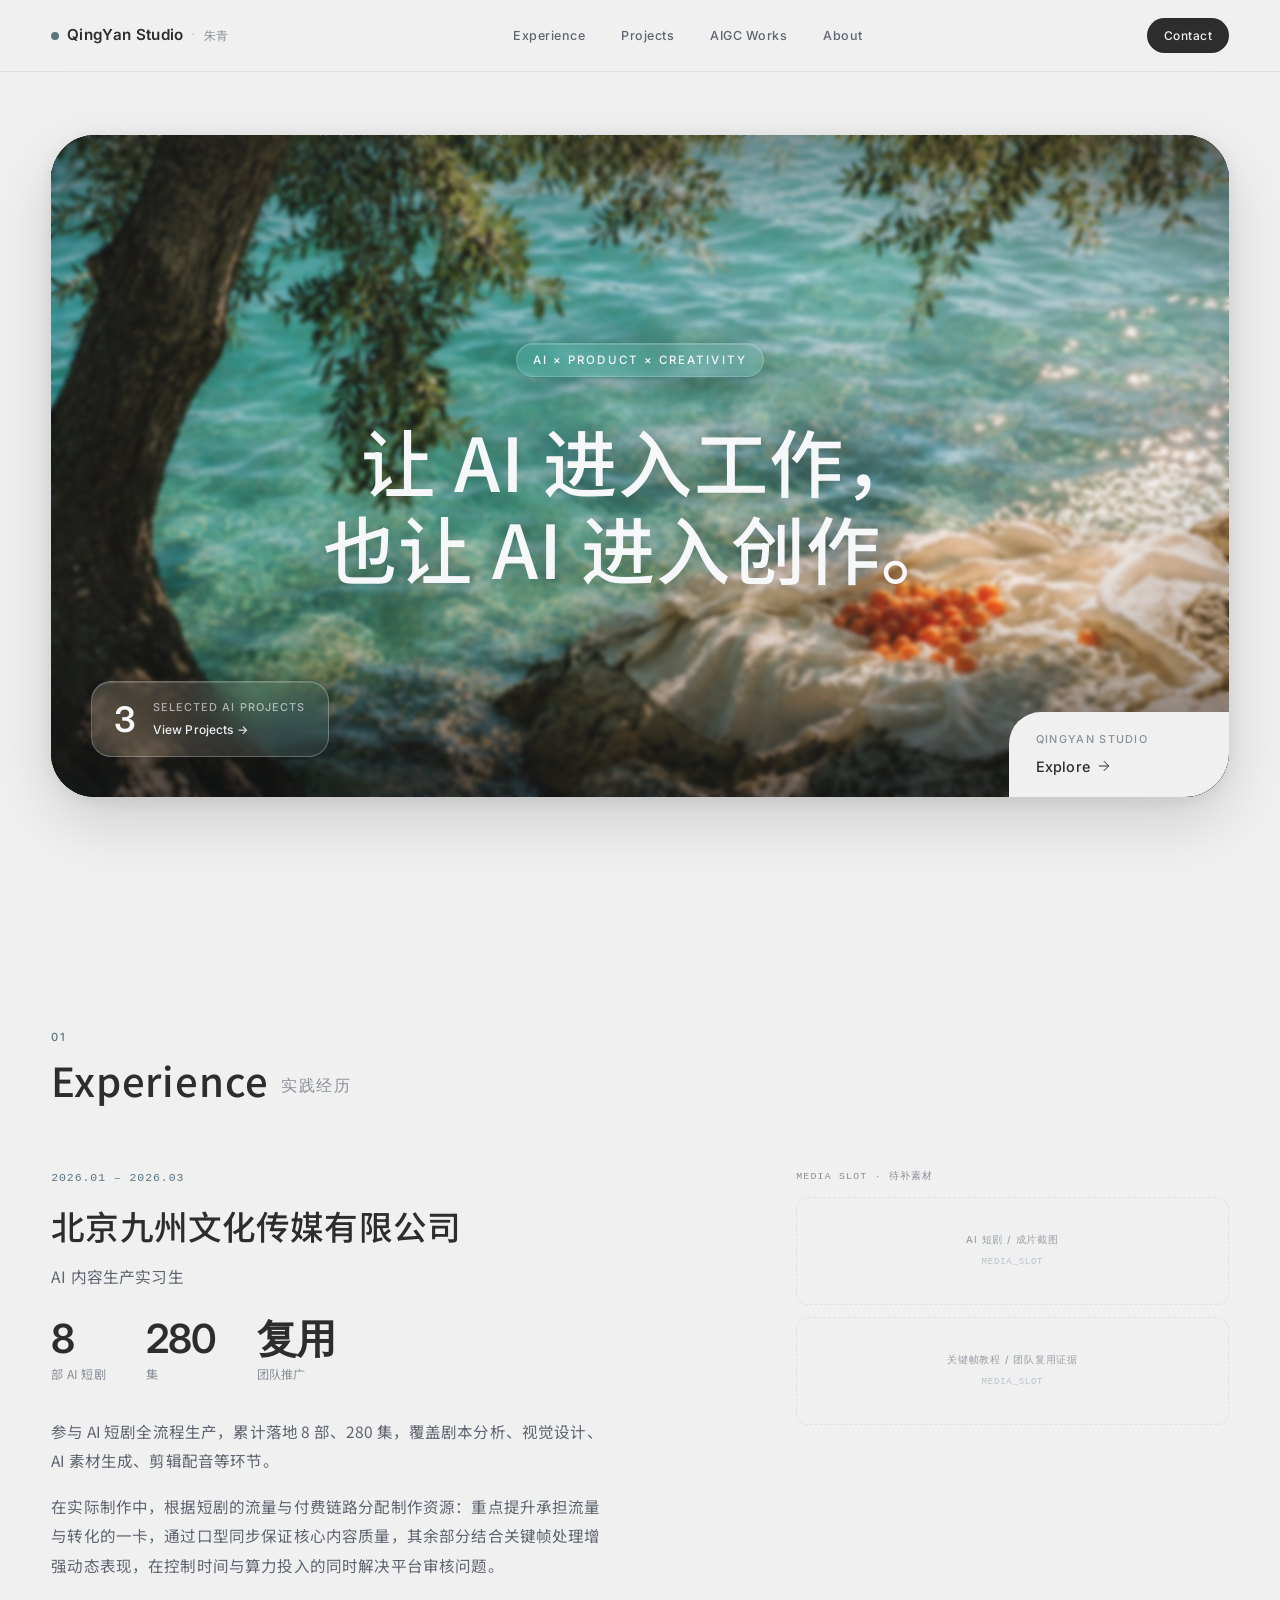
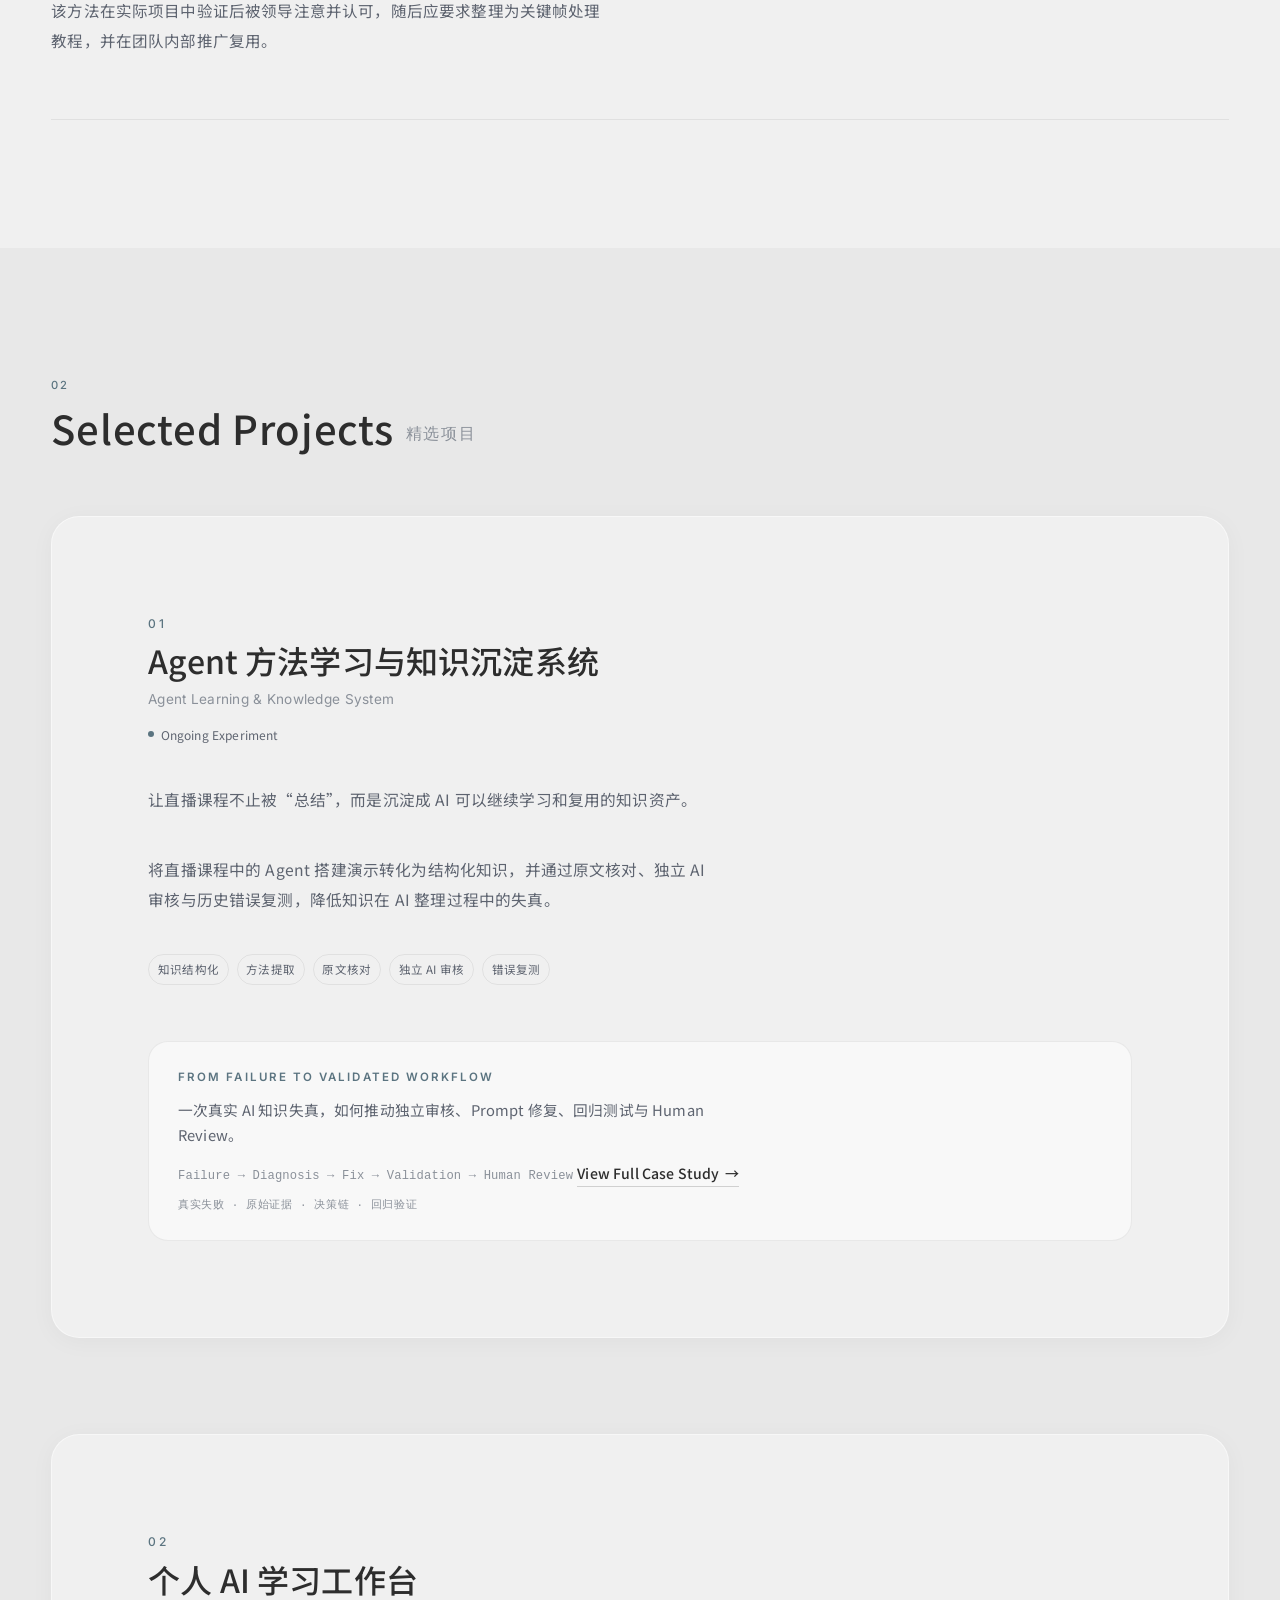
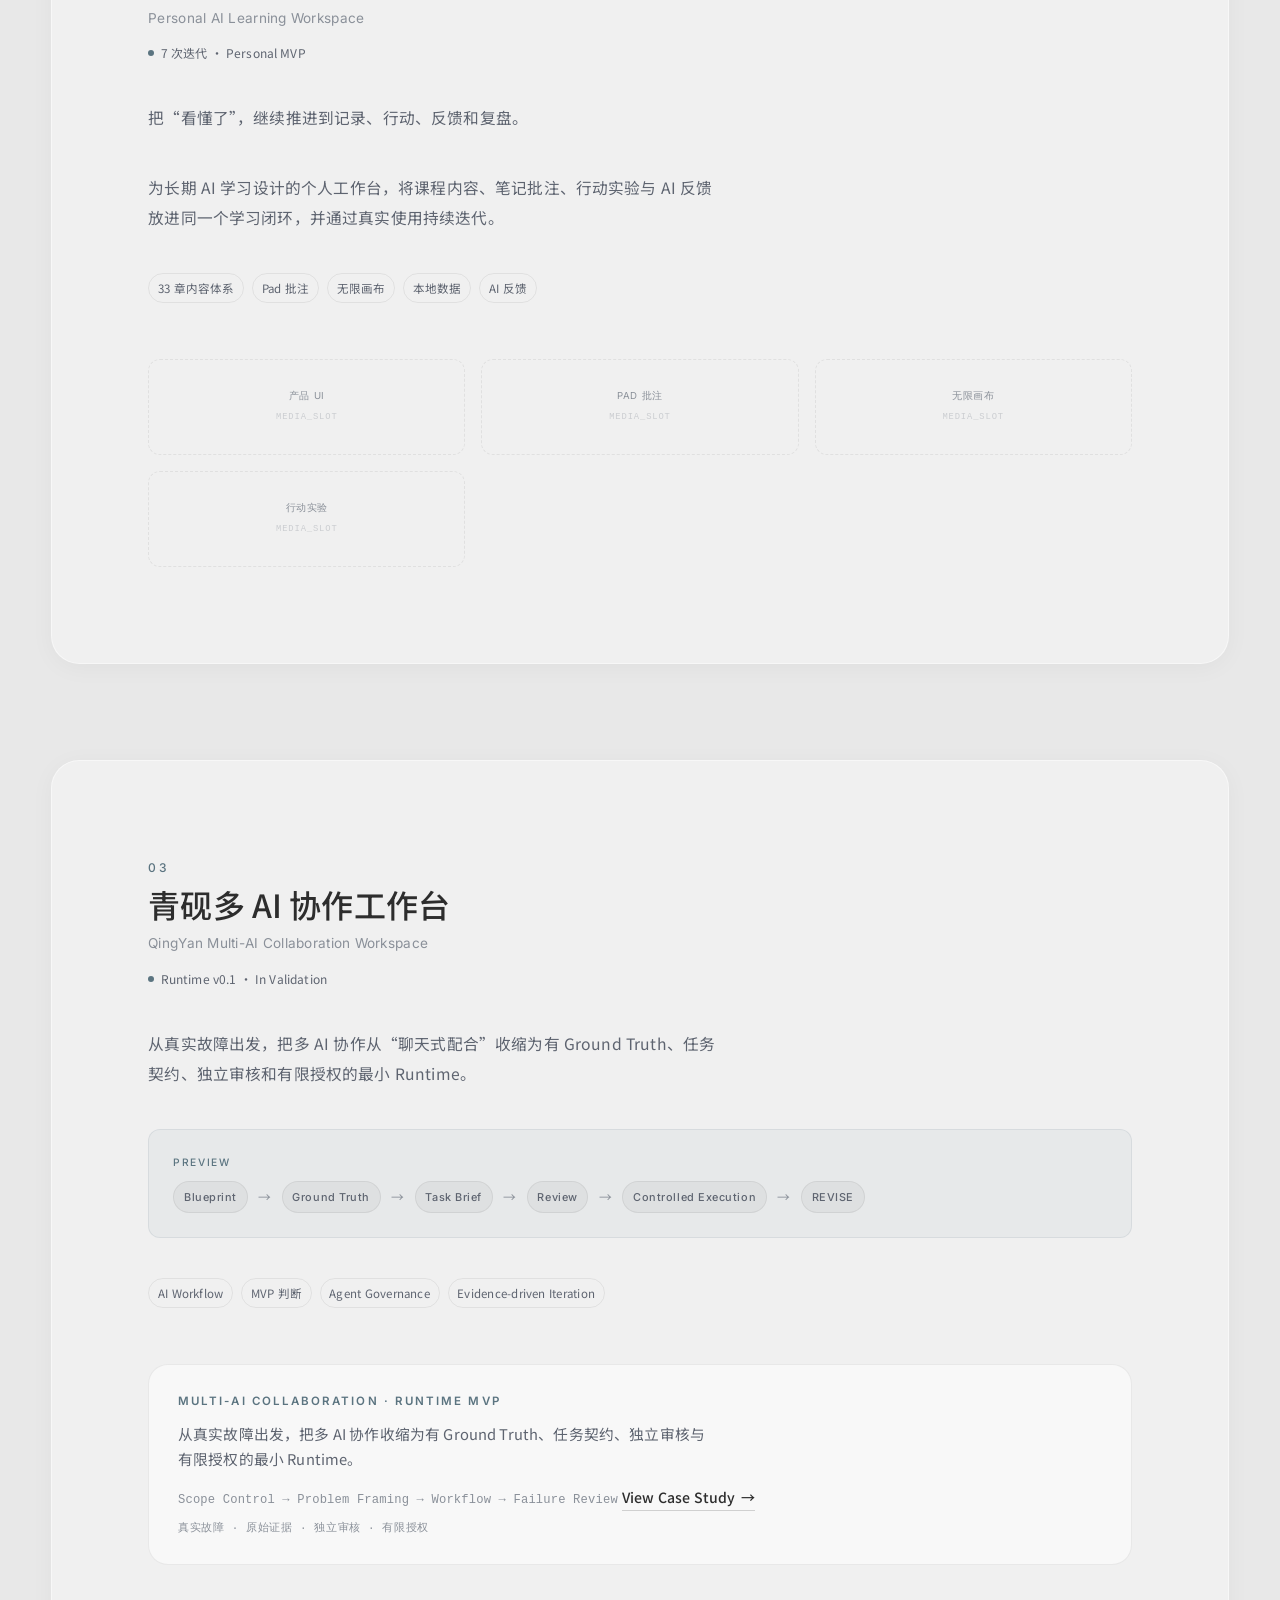
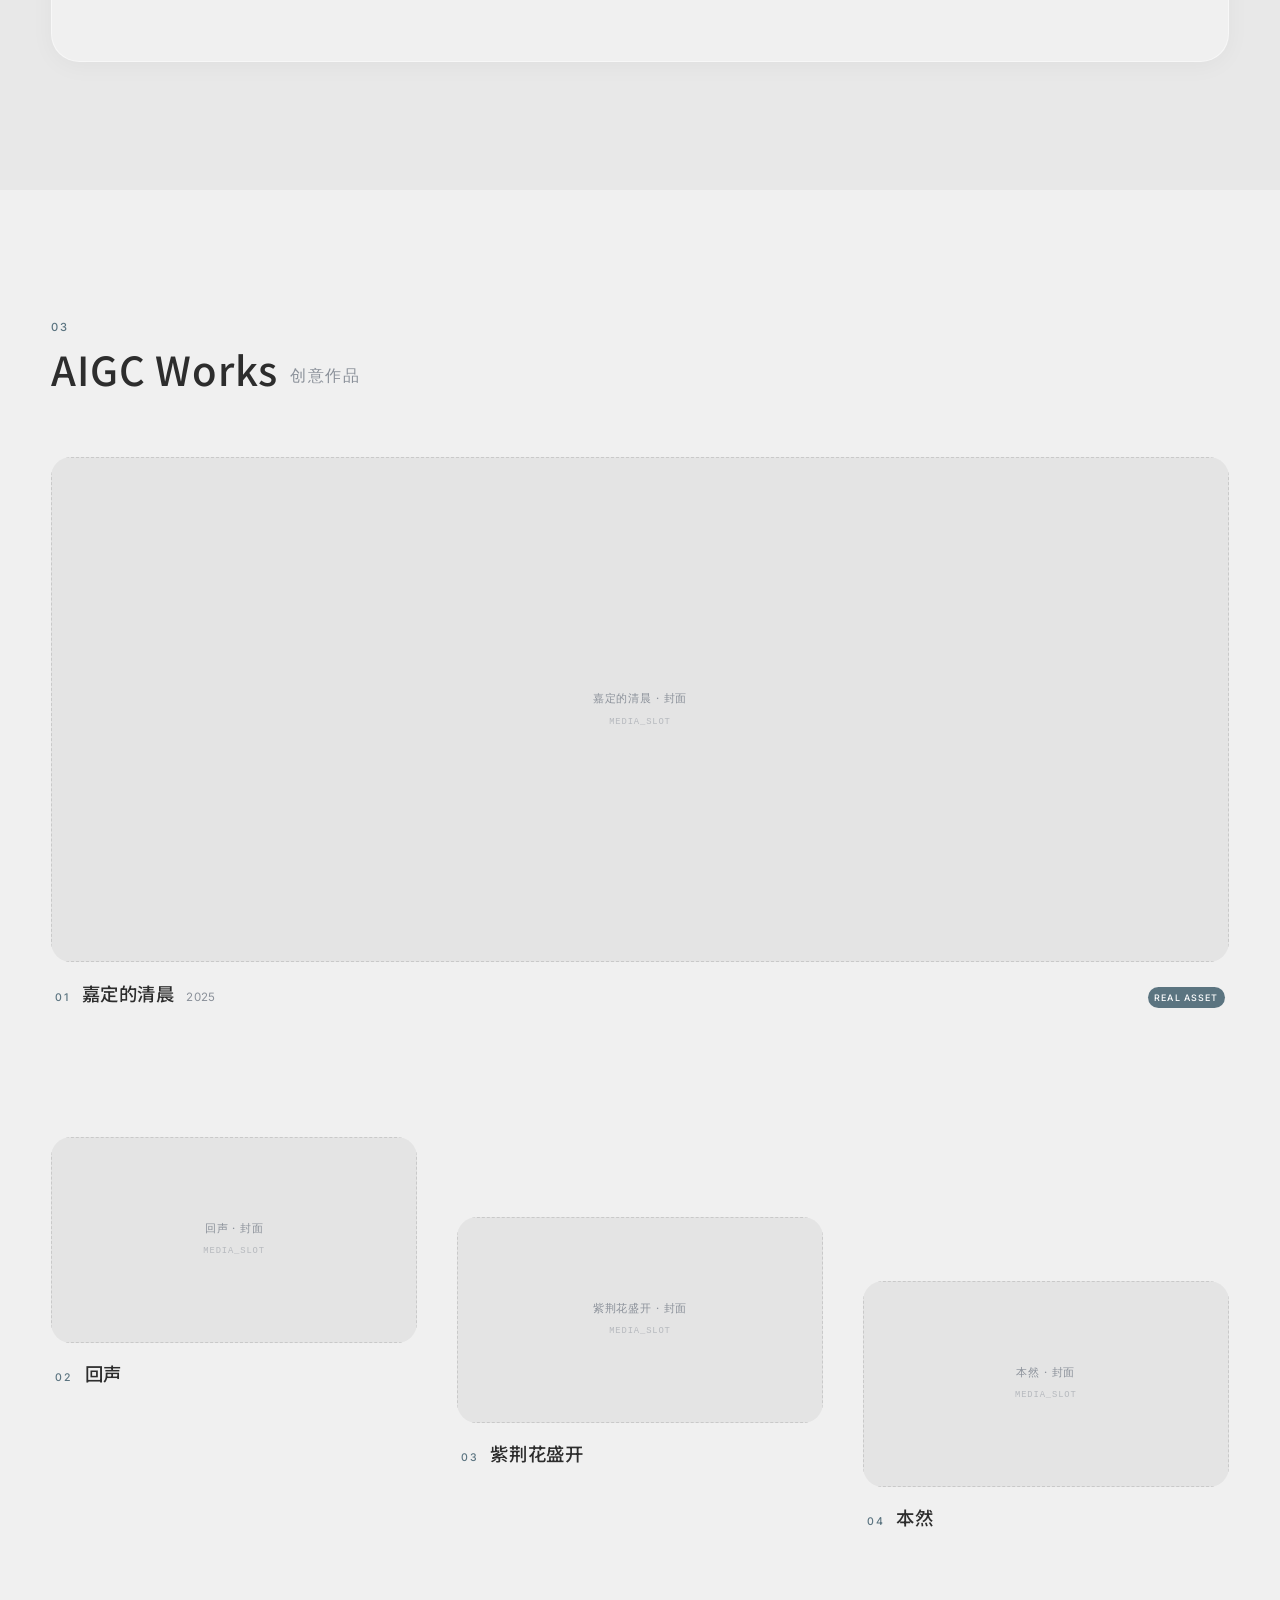
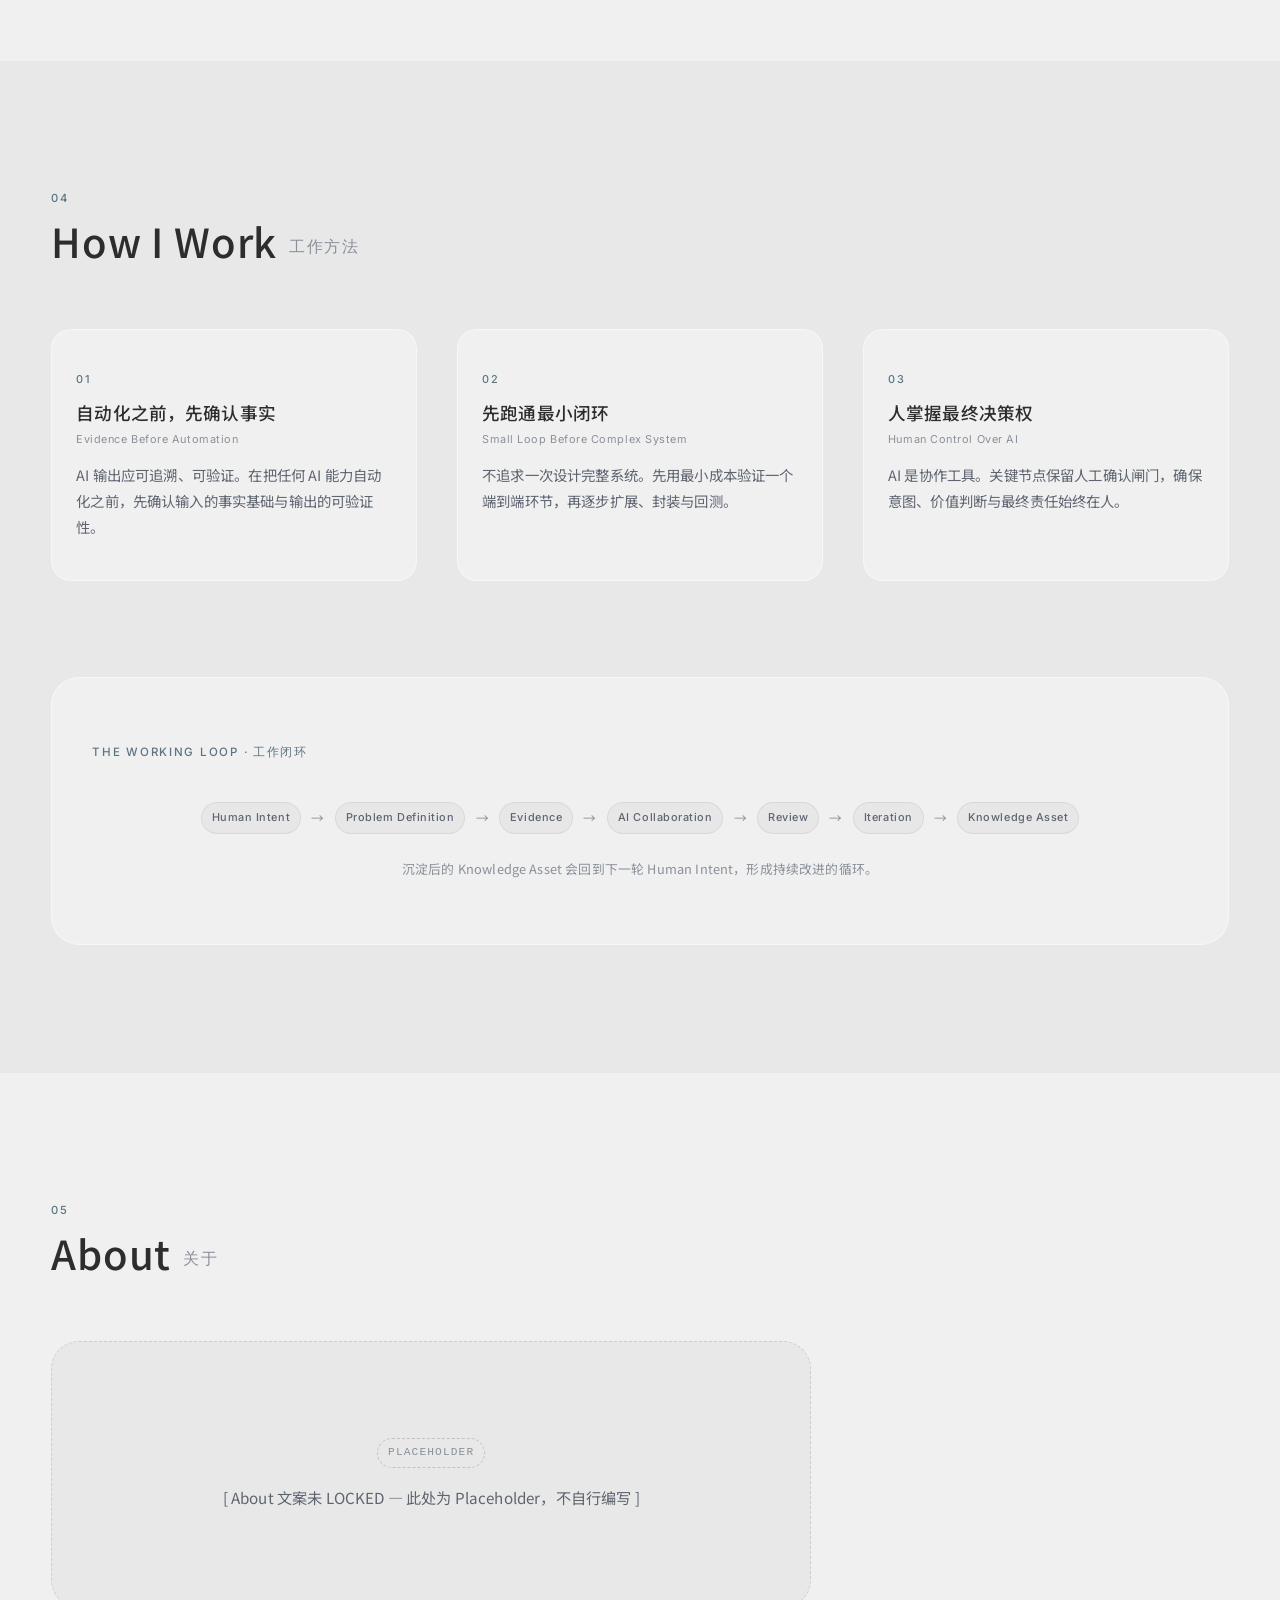
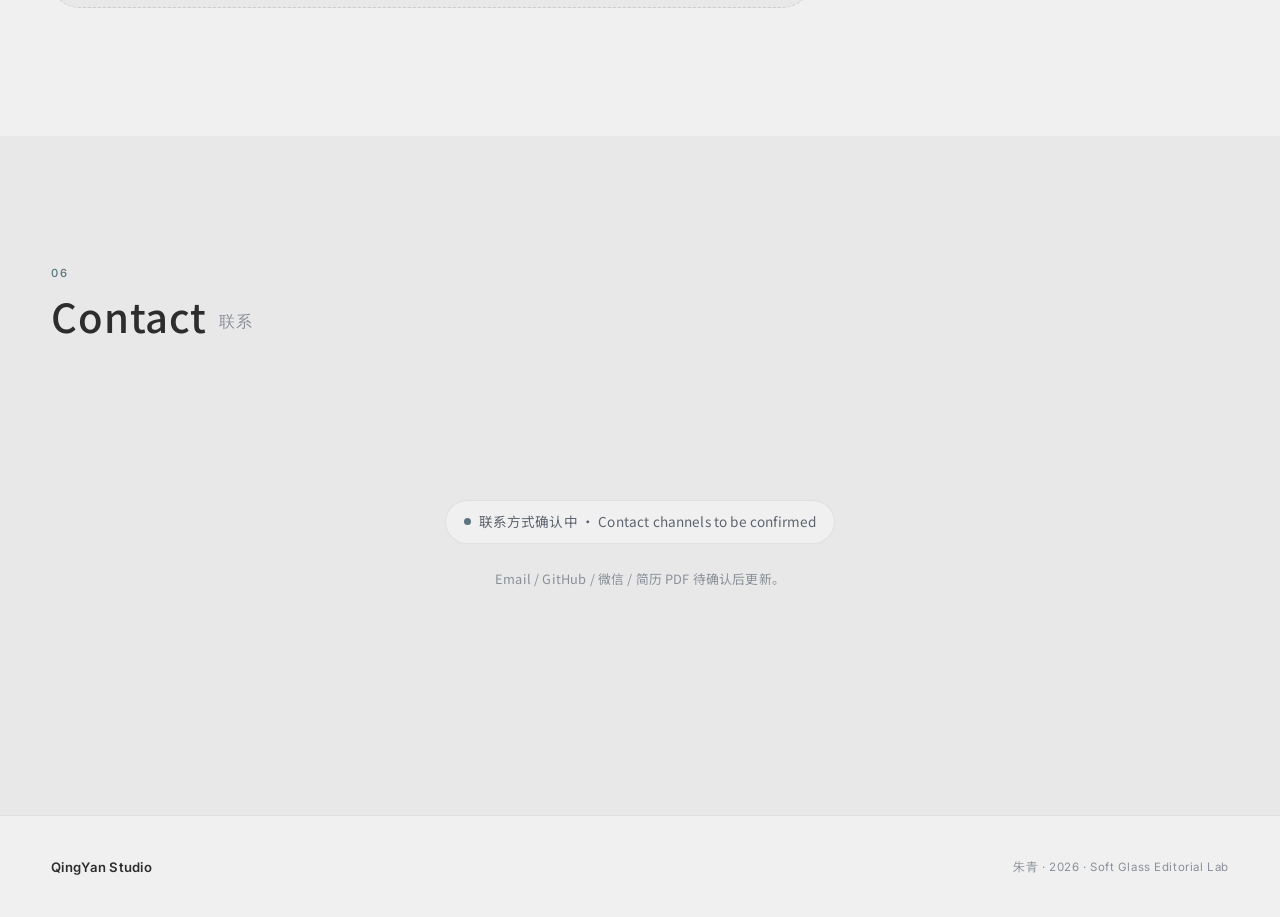
==== index.html @ 011bf519 "部署：新增 Project 03 证据页、更新首页与案例样式" ====
<!DOCTYPE html>
<html lang="zh-CN">
<head>
  <meta charset="UTF-8">
  <meta name="viewport" content="width=device-width, initial-scale=1.0">
  <title>QingYan Studio — 让 AI 进入工作，也让 AI 进入创作</title>
  <meta name="description" content="QingYan Studio — 朱青的个人 AI 原生作品集。">

  <!-- Fonts: Noto Sans SC + Inter (Neo-Grotesk 气质) -->
  <link rel="preconnect" href="https://fonts.googleapis.com">
  <link rel="preconnect" href="https://fonts.gstatic.com" crossorigin>
  <link href="https://fonts.googleapis.com/css2?family=Inter:wght@300;400;500;600&family=Noto+Sans+SC:wght@300;400;500;700&display=swap" rel="stylesheet">

  <link rel="stylesheet" href="assets/css/v2.css">
</head>
<body>

  <!-- ===== NAVIGATION ===== -->
  <header class="nav" id="nav">
    <div class="nav__inner">
      <a class="nav__brand reveal reveal--fade" href="#hero" aria-label="QingYan Studio 首页">
        <span class="nav__brand-dot" aria-hidden="true"></span>
        <span class="nav__brand-name">QingYan Studio</span>
        <span class="nav__brand-sep" aria-hidden="true">·</span>
        <span class="nav__brand-person">朱青</span>
      </a>

      <nav class="nav__links" aria-label="主导航">
        <a class="nav__link" href="#experience">Experience</a>
        <a class="nav__link" href="#projects">Projects</a>
        <a class="nav__link" href="#aigc-works">AIGC Works</a>
        <a class="nav__link" href="#about">About</a>
      </nav>

      <a class="nav__cta" href="#contact">Contact</a>

      <button class="nav__toggle" aria-label="打开菜单" aria-expanded="false" aria-controls="mobile-menu">
        <span aria-hidden="true"></span>
      </button>
    </div>
  </header>

  <!-- Mobile Menu -->
  <div class="mobile-menu" id="mobile-menu" aria-hidden="true">
    <a href="#experience">Experience <small>实践经历</small></a>
    <a href="#projects">Projects <small>精选项目</small></a>
    <a href="#aigc-works">AIGC Works <small>创意作品</small></a>
    <a href="#about">About <small>关于</small></a>
    <a href="#contact">Contact <small>联系</small></a>
  </div>

  <main>

    <!-- ================================================================
         HERO — Soft Glass Editorial Lab
         LOCKED: 让 AI 进入工作，也让 AI 进入创作。
         Media Slot: hero-background (HERO_MEDIA_PLACEHOLDER)
         ================================================================ -->
    <section class="hero" id="hero">
      <div class="hero__container">

        <!-- MEDIA SLOT: hero-background — HERO_MEDIA_PLACEHOLDER
             替换方式: 修改 site-data.js 中 media["hero-background"]
             当前为 cinematic placeholder scene（灰阶山脊 + 光雾 + 噪点 + 缓慢漂移）
             注意: noise / vignette 是 hero__container 的独立长期层，
             替换 video 时不会被清空，电影质感层始终保留。 -->
        <div class="hero__media" data-slot-id="hero-background">
          <svg class="hero__scene" viewBox="0 0 1600 900" preserveAspectRatio="xMidYMid slice" aria-hidden="true">
            <defs>
              <linearGradient id="hero-sky" x1="0" y1="0" x2="0" y2="1">
                <stop offset="0%" stop-color="#21252b"/>
                <stop offset="52%" stop-color="#15171b"/>
                <stop offset="100%" stop-color="#0b0c0e"/>
              </linearGradient>
              <linearGradient id="hero-far" x1="0" y1="0" x2="0" y2="1">
                <stop offset="0%" stop-color="#2c313a"/>
                <stop offset="100%" stop-color="#191c21"/>
              </linearGradient>
              <linearGradient id="hero-mid" x1="0" y1="0" x2="0" y2="1">
                <stop offset="0%" stop-color="#38404b"/>
                <stop offset="100%" stop-color="#1e2126"/>
              </linearGradient>
              <radialGradient id="hero-glow" cx="0.5" cy="0.5" r="0.5">
                <stop offset="0%" stop-color="#66717f" stop-opacity="0.42"/>
                <stop offset="100%" stop-color="#66717f" stop-opacity="0"/>
              </radialGradient>
            </defs>
            <rect width="1600" height="900" fill="url(#hero-sky)"/>
            <ellipse class="hero__scene-glow" cx="830" cy="350" rx="620" ry="330" fill="url(#hero-glow)"/>
            <path class="hero__scene-ridge hero__scene-ridge--far" d="M0,470 C230,420 420,505 700,465 C960,428 1180,520 1600,468 L1600,900 L0,900 Z" fill="url(#hero-far)"/>
            <path class="hero__scene-ridge hero__scene-ridge--mid" d="M0,610 C310,555 560,650 880,600 C1180,553 1400,650 1600,600 L1600,900 L0,900 Z" fill="url(#hero-mid)"/>
          </svg>
          <span class="hero__media-label">HERO_MEDIA_PLACEHOLDER</span>
        </div>

        <!-- 长期电影质感层：独立于 media slot，video 替换时永久保留 -->
        <div class="hero__media-noise" aria-hidden="true"></div>
        <div class="hero__media-vignette" aria-hidden="true"></div>

        <div class="hero__overlay" aria-hidden="true"></div>

        <!-- 中央 Typography (LOCKED) -->
        <div class="hero__content">
          <span class="hero__badge reveal">AI × Product × Creativity</span>
          <h1 class="hero__title reveal">
            让 AI 进入工作，<br>也让 AI 进入创作。
          </h1>
        </div>

        <!-- 左下 Glass Card（ambient wrapper 负责慢速浮动，内层负责 reveal + hover） -->
        <div class="hero__card-bl-ambient">
          <div class="hero__card-bl reveal">
            <span class="hero__card-num">3</span>
            <div class="hero__card-body">
              <span class="hero__card-label">Selected AI Projects</span>
              <a class="hero__card-link" href="#projects">View Projects →</a>
            </div>
          </div>
        </div>

        <!-- 右下 Faux Cutout -->
        <div class="hero__cutout reveal">
          <span class="hero__cutout-label">QingYan Studio</span>
          <a class="hero__cutout-link" href="#projects">
            Explore
            <svg viewBox="0 0 24 24" fill="none" stroke-width="1.5" stroke-linecap="round" stroke-linejoin="round" aria-hidden="true">
              <path d="M5 12h14"/><path d="m12 5 7 7-7 7"/>
            </svg>
          </a>
        </div>

      </div>
    </section>


    <!-- ================================================================
         01 · EXPERIENCE — LOCKED
         ================================================================ -->
    <section class="section" id="experience">
      <div class="container">
        <header class="section-head reveal">
          <span class="section-num">01</span>
          <h2 class="section-title">Experience<small>实践经历</small></h2>
        </header>

        <article class="exp-item exp-item--primary reveal">
          <div class="exp-main">
            <span class="exp-period">2026.01 – 2026.03</span>
            <h3 class="exp-company">北京九州文化传媒有限公司</h3>
            <span class="exp-role">AI 内容生产实习生</span>

            <div class="exp-stats">
              <span class="exp-stat"><strong>8</strong><em>部 AI 短剧</em></span>
              <span class="exp-stat"><strong>280</strong><em>集</em></span>
              <span class="exp-stat"><strong>复用</strong><em>团队推广</em></span>
            </div>

            <p class="exp-desc">参与 AI 短剧全流程生产，累计落地 8 部、280 集，覆盖剧本分析、视觉设计、AI 素材生成、剪辑配音等环节。</p>
            <p class="exp-desc">在实际制作中，根据短剧的流量与付费链路分配制作资源：重点提升承担流量与转化的一卡，通过口型同步保证核心内容质量，其余部分结合关键帧处理增强动态表现，在控制时间与算力投入的同时解决平台审核问题。</p>
            <p class="exp-desc">该方法在实际项目中验证后被领导注意并认可，随后应要求整理为关键帧处理教程，并在团队内部推广复用。</p>
          </div>

          <aside class="exp-side">
            <span class="exp-side__label">Media Slot · 待补素材</span>
            <div class="exp-side__grid">
              <div data-slot-id="exp-jiuzhou-outcomes">
                <div class="media-slot">
                  <span class="media-slot__label">AI 短剧 / 成片截图</span>
                  <span class="media-slot__status">MEDIA_SLOT</span>
                </div>
              </div>
              <div data-slot-id="exp-jiuzhou-tutorials">
                <div class="media-slot">
                  <span class="media-slot__label">关键帧教程 / 团队复用证据</span>
                  <span class="media-slot__status">MEDIA_SLOT</span>
                </div>
              </div>
            </div>
          </aside>
        </article>

      </div>
    </section>


    <!-- ================================================================
         02 · SELECTED PROJECTS — LOCKED
         ================================================================ -->
    <section class="section section--alt" id="projects">
      <div class="container">
        <header class="section-head reveal">
          <span class="section-num">02</span>
          <h2 class="section-title">Selected Projects<small>精选项目</small></h2>
        </header>

        <div class="projects-list">

          <!-- PROJECT 01 -->
          <article class="project reveal">
            <header class="project__header">
              <span class="project__index">01</span>
              <h3 class="project__title">Agent 方法学习与知识沉淀系统</h3>
              <span class="project__title-en">Agent Learning &amp; Knowledge System</span>
              <div class="project__meta">
                <span class="project__status">Ongoing Experiment</span>
              </div>
            </header>
            <p class="project__problem">让直播课程不止被“总结”，而是沉淀成 AI 可以继续学习和复用的知识资产。</p>
            <p class="project__problem">将直播课程中的 Agent 搭建演示转化为结构化知识，并通过原文核对、独立 AI 审核与历史错误复测，降低知识在 AI 整理过程中的失真。</p>
            <div class="project__tags">
              <span class="tag">知识结构化</span>
              <span class="tag">方法提取</span>
              <span class="tag">原文核对</span>
              <span class="tag">独立 AI 审核</span>
              <span class="tag">错误复测</span>
            </div>
            <!-- Large Case Study CTA — replaces former MEDIA_SLOT row -->
            <a class="project__cta" href="work/case-01-knowledge-extraction.html">
              <span class="project__cta-label">FROM FAILURE TO VALIDATED WORKFLOW</span>
              <p class="project__cta-desc">一次真实 AI 知识失真，如何推动独立审核、Prompt 修复、回归测试与 Human Review。</p>
              <span class="project__cta-flow">Failure &rarr; Diagnosis &rarr; Fix &rarr; Validation &rarr; Human Review</span>
              <span class="project__cta-link">View Full Case Study <span class="project__cta-arrow" aria-hidden="true">&rarr;</span></span>
              <span class="project__cta-sub">真实失败 &middot; 原始证据 &middot; 决策链 &middot; 回归验证</span>
            </a>
          </article>

          <!-- PROJECT 02 -->
          <article class="project reveal">
            <header class="project__header">
              <span class="project__index">02</span>
              <h3 class="project__title">个人 AI 学习工作台</h3>
              <span class="project__title-en">Personal AI Learning Workspace</span>
              <div class="project__meta">
                <span class="project__status">7 次迭代 · Personal MVP</span>
              </div>
            </header>
            <p class="project__problem">把“看懂了”，继续推进到记录、行动、反馈和复盘。</p>
            <p class="project__problem">为长期 AI 学习设计的个人工作台，将课程内容、笔记批注、行动实验与 AI 反馈放进同一个学习闭环，并通过真实使用持续迭代。</p>
            <div class="project__tags">
              <span class="tag">33 章内容体系</span>
              <span class="tag">Pad 批注</span>
              <span class="tag">无限画布</span>
              <span class="tag">本地数据</span>
              <span class="tag">AI 反馈</span>
            </div>
            <div class="project__media">
              <div data-slot-id="p02-product-ui">
                <div class="media-slot">
                  <span class="media-slot__label">产品 UI</span>
                  <span class="media-slot__status">MEDIA_SLOT</span>
                </div>
              </div>
              <div data-slot-id="p02-pad-annotation">
                <div class="media-slot">
                  <span class="media-slot__label">Pad 批注</span>
                  <span class="media-slot__status">MEDIA_SLOT</span>
                </div>
              </div>
              <div data-slot-id="p02-canvas">
                <div class="media-slot">
                  <span class="media-slot__label">无限画布</span>
                  <span class="media-slot__status">MEDIA_SLOT</span>
                </div>
              </div>
              <div data-slot-id="p02-experiment">
                <div class="media-slot">
                  <span class="media-slot__label">行动实验</span>
                  <span class="media-slot__status">MEDIA_SLOT</span>
                </div>
              </div>
            </div>
          </article>

          <!-- PROJECT 03 -->
          <article class="project reveal">
            <header class="project__header">
              <span class="project__index">03</span>
              <h3 class="project__title">青砚多 AI 协作工作台</h3>
              <span class="project__title-en">QingYan Multi-AI Collaboration Workspace</span>
              <div class="project__meta">
                <span class="project__status">Runtime v0.1 · In Validation</span>
              </div>
            </header>
            <p class="project__problem">从真实故障出发，把多 AI 协作从“聊天式配合”收缩为有 Ground Truth、任务契约、独立审核和有限授权的最小 Runtime。</p>
            <div class="project__runtime">
              <span class="project__runtime-label">Preview</span>
              <div class="project__flow">
                <span class="flow-step">Blueprint</span>
                <span class="flow-arrow">→</span>
                <span class="flow-step">Ground Truth</span>
                <span class="flow-arrow">→</span>
                <span class="flow-step">Task Brief</span>
                <span class="flow-arrow">→</span>
                <span class="flow-step">Review</span>
                <span class="flow-arrow">→</span>
                <span class="flow-step">Controlled Execution</span>
                <span class="flow-arrow">→</span>
                <span class="flow-step">REVISE</span>
              </div>
            </div>
            <div class="project__tags">
              <span class="tag">AI Workflow</span>
              <span class="tag">MVP 判断</span>
              <span class="tag">Agent Governance</span>
              <span class="tag">Evidence-driven Iteration</span>
            </div>
            <!-- Large Case Study CTA — mirrors Project 01 component -->
            <a class="project__cta" href="work/case-03-multi-ai-workspace.html">
              <span class="project__cta-label">MULTI-AI COLLABORATION · RUNTIME MVP</span>
              <p class="project__cta-desc">从真实故障出发，把多 AI 协作收缩为有 Ground Truth、任务契约、独立审核与有限授权的最小 Runtime。</p>
              <span class="project__cta-flow">Scope Control → Problem Framing → Workflow → Failure Review</span>
              <span class="project__cta-link">View Case Study <span class="project__cta-arrow" aria-hidden="true">→</span></span>
              <span class="project__cta-sub">真实故障 · 原始证据 · 独立审核 · 有限授权</span>
            </a>
          </article>

        </div>
      </div>
    </section>


    <!-- ================================================================
         03 · AIGC WORKS — Film / Editorial Gallery
         ================================================================ -->
    <section class="section section--film" id="aigc-works">
      <div class="container">
        <header class="section-head section-head--film reveal">
          <span class="section-num">03</span>
          <h2 class="section-title">AIGC Works<small>创意作品</small></h2>
        </header>

        <div class="film-grid">

          <!-- 01 嘉定的清晨 — 主视觉 (16:9 / 21:9) -->
          <article class="film film--feature reveal">
            <div class="film__media">
              <div class="media-slot" data-slot-id="aigc-jiading-cover">
                <span class="media-slot__label">嘉定的清晨 · 封面</span>
                <span class="media-slot__status">MEDIA_SLOT</span>
              </div>
            </div>
            <footer class="film__cap">
              <span class="film__index">01</span>
              <h3 class="film__title">嘉定的清晨</h3>
              <span class="film__year">2025</span>
              <span class="film__real">REAL ASSET</span>
            </footer>
          </article>

          <!-- 02 回声 -->
          <article class="film film--a reveal">
            <div class="film__media">
              <div class="media-slot" data-slot-id="aigc-huisheng-cover">
                <span class="media-slot__label">回声 · 封面</span>
                <span class="media-slot__status">MEDIA_SLOT</span>
              </div>
            </div>
            <footer class="film__cap">
              <span class="film__index">02</span>
              <h3 class="film__title">回声</h3>
            </footer>
          </article>

          <!-- 03 紫荆花盛开 -->
          <article class="film film--b reveal">
            <div class="film__media">
              <div class="media-slot" data-slot-id="aigc-zijing-cover">
                <span class="media-slot__label">紫荆花盛开 · 封面</span>
                <span class="media-slot__status">MEDIA_SLOT</span>
              </div>
            </div>
            <footer class="film__cap">
              <span class="film__index">03</span>
              <h3 class="film__title">紫荆花盛开</h3>
            </footer>
          </article>

          <!-- 04 本然 -->
          <article class="film film--c reveal">
            <div class="film__media">
              <div class="media-slot" data-slot-id="aigc-benran-cover">
                <span class="media-slot__label">本然 · 封面</span>
                <span class="media-slot__status">MEDIA_SLOT</span>
              </div>
            </div>
            <footer class="film__cap">
              <span class="film__index">04</span>
              <h3 class="film__title">本然</h3>
            </footer>
          </article>

        </div>
      </div>
    </section>


    <!-- ================================================================
         04 · HOW I WORK — 工作方法
         ================================================================ -->
    <section class="section section--alt" id="how-i-work">
      <div class="container">
        <header class="section-head reveal">
          <span class="section-num">04</span>
          <h2 class="section-title">How I Work<small>工作方法</small></h2>
        </header>

        <div class="principles">

          <div class="principle reveal">
            <span class="principle__num">01</span>
            <h4 class="principle__title">自动化之前，先确认事实</h4>
            <span class="principle__en">Evidence Before Automation</span>
            <p class="principle__desc">AI 输出应可追溯、可验证。在把任何 AI 能力自动化之前，先确认输入的事实基础与输出的可验证性。</p>
          </div>

          <div class="principle reveal">
            <span class="principle__num">02</span>
            <h4 class="principle__title">先跑通最小闭环</h4>
            <span class="principle__en">Small Loop Before Complex System</span>
            <p class="principle__desc">不追求一次设计完整系统。先用最小成本验证一个端到端环节，再逐步扩展、封装与回测。</p>
          </div>

          <div class="principle reveal">
            <span class="principle__num">03</span>
            <h4 class="principle__title">人掌握最终决策权</h4>
            <span class="principle__en">Human Control Over AI</span>
            <p class="principle__desc">AI 是协作工具。关键节点保留人工确认闸门，确保意图、价值判断与最终责任始终在人。</p>
          </div>

        </div>

        <div class="method-loop reveal">
          <h4 class="method-loop__title">The Working Loop · 工作闭环</h4>
          <div class="method-loop__flow">
            <span class="flow-step">Human Intent</span>
            <span class="flow-arrow">→</span>
            <span class="flow-step">Problem Definition</span>
            <span class="flow-arrow">→</span>
            <span class="flow-step">Evidence</span>
            <span class="flow-arrow">→</span>
            <span class="flow-step">AI Collaboration</span>
            <span class="flow-arrow">→</span>
            <span class="flow-step">Review</span>
            <span class="flow-arrow">→</span>
            <span class="flow-step">Iteration</span>
            <span class="flow-arrow">→</span>
            <span class="flow-step">Knowledge Asset</span>
          </div>
          <p class="method-loop__note">沉淀后的 Knowledge Asset 会回到下一轮 Human Intent，形成持续改进的循环。</p>
        </div>
      </div>
    </section>


    <!-- ================================================================
         05 · ABOUT — 文案未 LOCKED，使用 Placeholder
         ================================================================ -->
    <section class="section" id="about">
      <div class="container">
        <header class="section-head reveal">
          <span class="section-num">05</span>
          <h2 class="section-title">About<small>关于</small></h2>
        </header>

        <div class="about-content">
          <div class="about-placeholder reveal">
            <span class="placeholder-mark">PLACEHOLDER</span>
            <p>[ About 文案未 LOCKED — 此处为 Placeholder，不自行编写 ]</p>
          </div>
        </div>
      </div>
    </section>


    <!-- ================================================================
         06 · CONTACT — 联系
         ================================================================ -->
    <section class="section section--alt" id="contact">
      <div class="container">
        <header class="section-head reveal">
          <span class="section-num">06</span>
          <h2 class="section-title">Contact<small>联系</small></h2>
        </header>

        <div class="contact reveal">
          <p class="contact__status">
            联系方式确认中 · Contact channels to be confirmed
          </p>
          <p class="contact__note">Email / GitHub / 微信 / 简历 PDF 待确认后更新。</p>
        </div>
      </div>
    </section>

  </main>

  <!-- ===== FOOTER ===== -->
  <footer class="footer">
    <div class="container footer__inner">
      <p class="footer__brand">QingYan Studio</p>
      <p class="footer__note">朱青 · 2026 · Soft Glass Editorial Lab</p>
    </div>
  </footer>

  <!-- ===== SCRIPTS ===== -->
  <!-- site-data.js: 集中式数据 + Media Slot 映射 -->
  <script src="assets/js/site-data.js"></script>
  <!-- v2-main.js: 交互逻辑（导航 / Media Slot 替换 / Reveal） -->
  <script src="assets/js/v2-main.js"></script>
</body>
</html>
---- assets/css/v2.css ----
/*
 * QingYan Studio Portfolio v1.0 — Design System v2 (Recovery Pass)
 * ============================================================
 * Direction: Soft Glass Editorial Lab
 * References: RIVR Hero visual language (structure only, not content)
 *
 * Recovery Pass 变更：
 *   - Hero: Cinematic Media Layer（灰阶山脊 scene + 光雾 + 噪点 + 缓慢漂移）
 *   - Glass: 真玻璃质感（内高光 / 深色玻璃 / hover 位移）
 *   - AIGC Works: Film / Editorial Gallery（16:9 画面主导、不对称错位、caption 式标题）
 *   - Media Slot: 降低权重（quiet 虚线槽位，无装饰图标）
 *
 * Components:
 *   1. Tokens (colors / typography / spacing / radius / motion)
 *   2. Base + Reset
 *   3. Layout
 *   4. Navigation (glass)
 *   5. Hero (cinematic media / glass cards / faux-cutout)
 *   6. Media Slot (quiet placeholder)
 *   7. Experience
 *   8. Selected Projects
 *   9. AIGC Works — Film Gallery
 *  10. How I Work
 *  11. About / Contact
 *  12. Footer
 *  13. Animations
 *  14. Responsive
 *
 * ============================================================
 * IMPORTANT: All colors are Visual Direction Candidates.
 * They become LOCKED Design Tokens only after Visual Review.
 * ============================================================
 */


/* ===== 1. TOKENS ===== */
:root {
  /* --- Page --- */
  --c-page:        #F0F0F0;
  --c-page-alt:    #E8E8E8;
  --c-page-deep:   #E0E0E0;

  /* --- Text --- */
  --c-ink:         #2D2D2D;
  --c-secondary:   #5E6470;
  --c-muted:       #8A9099;
  --c-inverse:     #F0F0F0;
  --c-inverse-secondary: rgba(240, 240, 240, 0.72);

  /* --- Accent --- */
  --c-accent:      #5B7480;
  --c-accent-soft: rgba(91, 116, 128, 0.12);
  --c-accent-hover:#4A6270;

  /* --- Glass System（三档：S / M / L）--- */
  /* S — 小型 UI 芯片（Hero Badge / media label chip） */
  --glass-s-bg:            rgba(255, 255, 255, 0.55);
  --glass-s-bg-dark:       rgba(255, 255, 255, 0.10);
  --glass-s-border:        rgba(255, 255, 255, 0.40);
  --glass-s-border-dark:   rgba(255, 255, 255, 0.18);
  --glass-s-blur:          12px;
  --glass-s-sat:           130%;

  /* M — 常规玻璃卡（Hero 左下卡 / 默认玻璃面） */
  --glass-m-bg:            rgba(255, 255, 255, 0.50);
  --glass-m-bg-dark:       rgba(255, 255, 255, 0.14);
  --glass-m-bg-dark-soft:  rgba(255, 255, 255, 0.06);
  --glass-m-border:        rgba(255, 255, 255, 0.55);
  --glass-m-border-dark:   rgba(255, 255, 255, 0.24);
  --glass-m-blur:          18px;
  --glass-m-sat:           145%;

  /* L — 大面积玻璃面（Navbar / Mobile Menu） */
  --glass-l-bg:            rgba(240, 240, 240, 0.65);
  --glass-l-bg-strong:     rgba(240, 240, 240, 0.85);
  --glass-l-bg-dark:       rgba(255, 255, 255, 0.16);
  --glass-l-border-dark:   rgba(255, 255, 255, 0.22);
  --glass-l-blur:          26px;
  --glass-l-sat:           160%;

  /* 玻璃共用高光 / 投影 */
  --glass-hl:              inset 0 1px 0 rgba(255, 255, 255, 0.16);
  --glass-shadow-sm:       0 8px 28px rgba(0, 0, 0, 0.22);
  --glass-shadow-md:       0 14px 40px rgba(0, 0, 0, 0.30);
  --glass-shadow-lg:       0 18px 52px rgba(0, 0, 0, 0.38);

  /* --- Border / Shadow（轻 · 软 · 低对比，非 SaaS card shadow）--- */
  --c-border-subtle:       rgba(45, 45, 45, 0.08);
  --c-border-medium:       rgba(45, 45, 45, 0.14);
  --c-border-strong:       rgba(45, 45, 45, 0.20);
  --c-border-light:        rgba(255, 255, 255, 0.50);
  --c-border-accent:       rgba(91, 116, 128, 0.12);

  --border-subtle:         1px solid var(--c-border-subtle);
  --border-medium:         1px solid var(--c-border-medium);
  --border-strong:         1px solid var(--c-border-strong);
  --border-light:          1px solid var(--c-border-light);
  --border-accent:         1px solid var(--c-border-accent);

  --shadow-1: 0 4px 24px rgba(0, 0, 0, 0.04);
  --shadow-2: 0 12px 40px rgba(0, 0, 0, 0.08);
  --shadow-3: 0 24px 64px rgba(0, 0, 0, 0.14), 0 4px 20px rgba(0, 0, 0, 0.08);

  /* --- Hero --- */
  --hero-overlay:  rgba(255, 255, 255, 0.06);
  --hero-radius:   44px;
  --hero-radius-mobile: 24px;
  --r-cutout:      32px;
  --hero-media-pos:        center;
  --hero-media-pos-mobile: center;

  /* --- Radius --- */
  --r-card:        20px;
  --r-card-lg:     28px;
  --r-card-sm:     12px;
  --r-pill:        999px;

  /* --- Typography --- */
  --font-zh: "Noto Sans SC", "PingFang SC", "Microsoft YaHei", system-ui, sans-serif;
  --font-en: "Inter", "Helvetica Neue", Arial, system-ui, sans-serif;
  --font-mono: "SF Mono", "Fira Code", "Cascadia Code", ui-monospace, monospace;

  /* --- Spacing --- */
  --space-xs:  0.5rem;
  --space-sm:  1rem;
  --space-md:  1.5rem;
  --space-lg:  2.5rem;
  --space-xl:  4rem;
  --space-2xl: 6rem;
  --space-3xl: 8rem;

  /* --- Layout --- */
  --max-width: 1280px;
  --nav-height: 4.5rem;
  --page-gutter: 4%;

  /* --- Motion --- */
  --ease-out: cubic-bezier(0.22, 1, 0.36, 1);
  --ease-spring: cubic-bezier(0.34, 1.56, 0.64, 1);
  --dur-fast: 0.18s;
  --dur-med: 0.35s;
  --dur-slow: 0.7s;
  --dur-ambient-slow: 9s;
  --dur-ambient-slower: 30s;

  /* --- Z-index --- */
  --z-nav: 100;
  --z-menu: 101;
  --z-top: 200;
}


/* ===== 2. BASE + RESET ===== */
*, *::before, *::after {
  box-sizing: border-box;
  margin: 0;
  padding: 0;
}

html {
  scroll-behavior: smooth;
  scroll-padding-top: calc(var(--nav-height) + 1rem);
  font-size: 16px;
  -webkit-text-size-adjust: 100%;
}

body {
  font-family: var(--font-zh);
  color: var(--c-ink);
  background-color: var(--c-page);
  line-height: 1.75;
  font-weight: 400;
  letter-spacing: 0.01em;
  -webkit-font-smoothing: antialiased;
  -moz-osx-font-smoothing: grayscale;
  overflow-x: hidden;
}

a { color: inherit; text-decoration: none; }
img, video { max-width: 100%; height: auto; display: block; }
ul, ol { list-style: none; }

::selection {
  background: var(--c-accent);
  color: #fff;
}

a:focus-visible,
button:focus-visible {
  outline: 2px solid var(--c-accent);
  outline-offset: 3px;
}

@media (prefers-reduced-motion: reduce) {
  html { scroll-behavior: auto; }
  *, *::before, *::after {
    animation-duration: 0.01ms !important;
    transition-duration: 0.01ms !important;
  }
}


/* ===== 3. LAYOUT ===== */
.container {
  width: min(92%, var(--max-width));
  margin-inline: auto;
}

.section {
  padding-block: var(--space-3xl);
  position: relative;
}

.section--alt {
  background-color: var(--c-page-alt);
}

.section-head {
  display: flex;
  flex-direction: column;
  gap: var(--space-xs);
  margin-bottom: var(--space-xl);
}

.section-num {
  font-family: var(--font-en);
  font-size: 0.7rem;
  font-weight: 500;
  letter-spacing: 0.2em;
  color: var(--c-accent);
  text-transform: uppercase;
}

.section-title {
  font-family: var(--font-zh);
  font-size: clamp(1.75rem, 4vw, 2.5rem);
  font-weight: 500;
  letter-spacing: 0.02em;
  line-height: 1.2;
  color: var(--c-ink);
}

.section-title small {
  display: inline-block;
  margin-left: 0.75rem;
  font-family: var(--font-en);
  font-size: 0.4em;
  font-weight: 400;
  color: var(--c-muted);
  letter-spacing: 0.1em;
  text-transform: uppercase;
  vertical-align: middle;
}


/* ===== 4. NAVIGATION ===== */
.nav {
  position: fixed;
  top: 0;
  left: 0;
  right: 0;
  height: var(--nav-height);
  z-index: var(--z-nav);
  /* Glass L — 大面积玻璃面 */
  background: var(--glass-l-bg);
  backdrop-filter: blur(var(--glass-l-blur)) saturate(var(--glass-l-sat));
  -webkit-backdrop-filter: blur(var(--glass-l-blur)) saturate(var(--glass-l-sat));
  border-bottom: var(--border-subtle);
  transition: background var(--dur-fast), border-color var(--dur-fast);
}

.nav.is-scrolled {
  background: var(--glass-l-bg-strong);
  border-bottom-color: var(--c-border-medium);
}

.nav__inner {
  height: 100%;
  display: flex;
  align-items: center;
  justify-content: space-between;
  gap: var(--space-md);
  padding-inline: var(--page-gutter);
  max-width: 1440px;
  margin-inline: auto;
}

.nav__brand {
  font-family: var(--font-en);
  font-size: 0.95rem;
  font-weight: 600;
  letter-spacing: 0.02em;
  color: var(--c-ink);
  display: flex;
  align-items: baseline;
  gap: 0.5rem;
  flex-shrink: 0;
}

.nav__brand-dot {
  width: 8px;
  height: 8px;
  border-radius: 50%;
  background: var(--c-accent);
  flex-shrink: 0;
  align-self: center;
}

/* 品牌层级: QingYan Studio > 朱青（主品牌为主，人名次级、更 muted） */
.nav__brand-name {
  font-weight: 600;
}

.nav__brand-sep {
  font-weight: 300;
  color: var(--c-muted);
  opacity: 0.65;
}

.nav__brand-person {
  font-size: 0.78rem;
  font-weight: 400;
  letter-spacing: 0.04em;
  color: var(--c-muted);
  white-space: nowrap;
}

.nav__links {
  display: none;
  align-items: center;
  gap: 2.25rem;
}

.nav__link {
  font-family: var(--font-en);
  font-size: 0.78rem;
  font-weight: 500;
  letter-spacing: 0.04em;
  color: var(--c-secondary);
  position: relative;
  padding-block: 0.3rem;
  transition: color var(--dur-fast);
}

.nav__link::after {
  content: "";
  position: absolute;
  bottom: 0;
  left: 0;
  width: 0;
  height: 1.5px;
  background: var(--c-accent);
  transition: width var(--dur-med) var(--ease-out);
}

.nav__link:hover,
.nav__link:focus-visible {
  color: var(--c-ink);
}

.nav__link:hover::after,
.nav__link:focus-visible::after {
  width: 100%;
}

.nav__cta {
  font-family: var(--font-en);
  font-size: 0.75rem;
  font-weight: 500;
  letter-spacing: 0.04em;
  color: var(--c-inverse);
  background: var(--c-ink);
  padding: 0.6em 1.4em;
  border-radius: var(--r-pill);
  flex-shrink: 0;
  transition: transform var(--dur-fast), background var(--dur-fast);
}

.nav__cta:hover {
  background: var(--c-accent-hover);
  transform: scale(1.02);
}

.nav__toggle {
  display: flex;
  align-items: center;
  justify-content: center;
  width: 2.5rem;
  height: 2.5rem;
  background: transparent;
  border: none;
  cursor: pointer;
  color: var(--c-ink);
}

.nav__toggle span {
  display: block;
  width: 1.25rem;
  height: 2px;
  background: currentColor;
  position: relative;
}

.nav__toggle span::before,
.nav__toggle span::after {
  content: "";
  position: absolute;
  left: 0;
  width: 100%;
  height: 2px;
  background: currentColor;
  transition: transform var(--dur-med), top var(--dur-med);
}

.nav__toggle span::before { top: -6px; }
.nav__toggle span::after  { top: 6px; }

.nav__toggle.is-open span { background: transparent; }
.nav__toggle.is-open span::before { top: 0; transform: rotate(45deg); }
.nav__toggle.is-open span::after  { top: 0; transform: rotate(-45deg); }

@media (min-width: 860px) {
  .nav__toggle { display: none; }
  .nav__links { display: flex; }
}

/* --- Mobile menu --- */
.mobile-menu {
  position: fixed;
  inset: 0;
  z-index: var(--z-menu);
  background: rgba(240, 240, 240, 0.92);
  backdrop-filter: blur(var(--glass-l-blur));
  -webkit-backdrop-filter: blur(var(--glass-l-blur));
  display: flex;
  flex-direction: column;
  justify-content: center;
  align-items: center;
  gap: var(--space-lg);
  opacity: 0;
  pointer-events: none;
  transition: opacity var(--dur-med);
}

.mobile-menu.is-open {
  opacity: 1;
  pointer-events: auto;
}

.mobile-menu a {
  font-family: var(--font-zh);
  font-size: 1.4rem;
  font-weight: 500;
  letter-spacing: 0.02em;
  color: var(--c-ink);
  padding: 0.5rem 1rem;
  opacity: 0;
  transform: translateY(12px);
  transition: opacity var(--dur-med) var(--ease-out), transform var(--dur-med) var(--ease-out);
}

.mobile-menu.is-open a {
  opacity: 1;
  transform: translateY(0);
}

.mobile-menu.is-open a:nth-child(1) { transition-delay: 0.05s; }
.mobile-menu.is-open a:nth-child(2) { transition-delay: 0.1s; }
.mobile-menu.is-open a:nth-child(3) { transition-delay: 0.15s; }
.mobile-menu.is-open a:nth-child(4) { transition-delay: 0.2s; }
.mobile-menu.is-open a:nth-child(5) { transition-delay: 0.25s; }

.mobile-menu a small {
  display: block;
  font-family: var(--font-en);
  font-size: 0.65rem;
  color: var(--c-muted);
  letter-spacing: 0.15em;
  text-transform: uppercase;
  margin-top: 0.2rem;
  text-align: center;
}


/* ===== 5. HERO ===== */
.hero {
  min-height: 100svh;
  display: flex;
  align-items: center;
  justify-content: center;
  padding: calc(var(--nav-height) + 1.5rem) var(--page-gutter) var(--space-xl);
  position: relative;
}

.hero__container {
  position: relative;
  width: 100%;
  max-width: var(--max-width);
  aspect-ratio: 16 / 9;
  min-height: 70vh;
  max-height: 85vh;
  border-radius: var(--hero-radius);
  overflow: hidden;
  isolation: isolate;
  background: #0d0d0d;
  box-shadow: var(--shadow-3);
  animation: heroFadeIn var(--dur-slow) var(--ease-out) both;
}

/* --- Hero media slot (video / poster / cinematic placeholder) ---
   .hero__media 是唯一可替换区；noise / vignette 是其兄弟层（container 级），
   video 替换时电影质感层永久保留。 */
.hero__media {
  position: absolute;
  inset: 0;
  z-index: 0;
  overflow: hidden;
}

.hero__media video,
.hero__media img {
  width: 100%;
  height: 100%;
  object-fit: cover;
  object-position: var(--hero-media-pos);
}

/* 真实媒体已就位 → 极慢 Ken Burns 缩放（30s，克制） */
.hero__media.is-filled {
  animation: heroMediaZoom var(--dur-ambient-slower) ease-in-out infinite alternate;
  will-change: transform;
}

/* Cinematic scene: abstract grey mountain ridges + haze + glow */
.hero__scene {
  position: absolute;
  inset: 0;
  width: 100%;
  height: 100%;
  animation: hero-drift 42s ease-in-out infinite alternate;
  will-change: transform;
}

.hero__scene-glow {
  animation: hero-glow 26s ease-in-out infinite alternate;
}

.hero__scene-ridge--far {
  animation: hero-ridge-far 50s ease-in-out infinite alternate;
}

.hero__scene-ridge--mid {
  animation: hero-ridge-mid 36s ease-in-out infinite alternate-reverse;
}

/* Film grain — 长期层（container 级，video 替换不丢失） */
.hero__media-noise {
  position: absolute;
  inset: 0;
  z-index: 1;
  pointer-events: none;
  background-image:
    url("data:image/svg+xml,%3Csvg viewBox='0 0 300 300' xmlns='http://www.w3.org/2000/svg'%3E%3Cfilter id='n'%3E%3CfeTurbulence type='fractalNoise' baseFrequency='0.85' numOctaves='3' stitchTiles='stitch'/%3E%3C/filter%3E%3Crect width='100%25' height='100%25' filter='url(%23n)' opacity='0.5'/%3E%3C/svg%3E");
  background-size: 180px;
  mix-blend-mode: overlay;
  animation: noise-breathe 14s ease-in-out infinite alternate;
}

/* Cinematic vignette + letterbox falloff — 长期层，带极慢光学漂移 */
.hero__media-vignette {
  position: absolute;
  inset: 0;
  z-index: 1;
  pointer-events: none;
  background:
    radial-gradient(ellipse 90% 80% at 50% 40%, transparent 52%, rgba(4, 5, 7, 0.55) 100%),
    linear-gradient(to bottom, rgba(4, 5, 7, 0.3), transparent 20%, transparent 80%, rgba(4, 5, 7, 0.42));
  animation: vignetteDrift 24s ease-in-out infinite alternate;
}

/* Placeholder label — Glass S 芯片 */
.hero__media-label {
  position: absolute;
  top: 1.25rem;
  left: 1.5rem;
  z-index: 2;
  font-family: var(--font-mono);
  font-size: 0.6rem;
  letter-spacing: 0.12em;
  color: rgba(240, 240, 240, 0.4);
  text-transform: uppercase;
  padding: 0.35em 0.8em;
  border: 1px solid var(--glass-s-border-dark);
  border-radius: var(--r-pill);
  background: rgba(0, 0, 0, 0.22);
  backdrop-filter: blur(var(--glass-s-blur));
  -webkit-backdrop-filter: blur(var(--glass-s-blur));
}

/* --- Glass overlay (thin, for extra depth) --- */
.hero__overlay {
  position: absolute;
  inset: 0;
  z-index: 1;
  background: var(--hero-overlay);
  backdrop-filter: blur(2px);
  -webkit-backdrop-filter: blur(2px);
  pointer-events: none;
}

/* --- Hero content (center) --- */
.hero__content {
  position: absolute;
  inset: 0;
  z-index: 2;
  display: flex;
  flex-direction: column;
  align-items: center;
  justify-content: center;
  text-align: center;
  padding: var(--space-xl) var(--space-lg);
  pointer-events: none;
}

.hero__badge {
  font-family: var(--font-en);
  font-size: 0.72rem;
  font-weight: 500;
  letter-spacing: 0.18em;
  text-transform: uppercase;
  color: #F5F6F7;
  /* Glass S — 小型 UI 芯片（dark 变体） */
  background: var(--glass-s-bg-dark);
  border: 1px solid var(--glass-s-border-dark);
  backdrop-filter: blur(var(--glass-s-blur)) saturate(var(--glass-s-sat));
  -webkit-backdrop-filter: blur(var(--glass-s-blur)) saturate(var(--glass-s-sat));
  box-shadow:
    var(--glass-hl),
    var(--glass-shadow-sm);
  padding: 0.55em 1.4em;
  border-radius: var(--r-pill);
  margin-bottom: var(--space-lg);
  pointer-events: auto;
}

.hero__title {
  font-family: var(--font-zh);
  font-size: clamp(2.4rem, 5.8vw, 4.75rem);
  font-weight: 500;
  line-height: 1.16;
  letter-spacing: 0.015em;
  color: #F6F7F8;
  text-shadow: 0 2px 28px rgba(0, 0, 0, 0.35);
  max-width: 22ch;
}

/* --- Hero bottom-left glass card ---
   ambient wrapper: 慢速浮动（与 hover / reveal 分层，互不冲突） */
.hero__card-bl-ambient {
  position: absolute;
  bottom: var(--space-lg);
  left: var(--space-lg);
  z-index: 3;
  animation: cardFloat var(--dur-ambient-slow) ease-in-out infinite alternate;
  pointer-events: auto;
}

.hero__card-bl {
  display: flex;
  align-items: center;
  gap: 1rem;
  /* Glass M — 常规玻璃卡（dark 变体） */
  background: linear-gradient(135deg, var(--glass-m-bg-dark), var(--glass-m-bg-dark-soft));
  border: 1px solid var(--glass-m-border-dark);
  backdrop-filter: blur(var(--glass-m-blur)) saturate(var(--glass-m-sat));
  -webkit-backdrop-filter: blur(var(--glass-m-blur)) saturate(var(--glass-m-sat));
  border-radius: var(--r-card);
  padding: 1rem 1.4rem;
  box-shadow:
    var(--glass-hl),
    var(--glass-shadow-md);
  transition: transform var(--dur-med) var(--ease-out), box-shadow var(--dur-med);
}

.hero__card-bl:hover {
  transform: translateY(-3px);
  box-shadow:
    var(--glass-hl),
    var(--glass-shadow-lg);
}

.hero__card-num {
  font-family: var(--font-en);
  font-size: 2.2rem;
  font-weight: 600;
  line-height: 1;
  color: #F5F6F7;
}

.hero__card-body {
  display: flex;
  flex-direction: column;
  gap: 0.15rem;
}

.hero__card-label {
  font-family: var(--font-en);
  font-size: 0.68rem;
  font-weight: 500;
  letter-spacing: 0.1em;
  text-transform: uppercase;
  color: rgba(245, 246, 247, 0.62);
}

.hero__card-link {
  font-family: var(--font-en);
  font-size: 0.75rem;
  font-weight: 500;
  color: #EDEFF1;
  transition: transform var(--dur-fast), color var(--dur-fast);
  display: inline-flex;
  align-items: center;
  gap: 0.3rem;
}

.hero__card-link:hover {
  transform: translateX(3px);
  color: #fff;
}

/* --- Hero bottom-right faux-cutout --- */
.hero__cutout {
  position: absolute;
  bottom: 0;
  right: 0;
  z-index: 3;
  width: 220px;
  padding: 1.15rem 1.5rem 1.15rem 1.7rem;
  background: var(--c-page);
  border-top-left-radius: var(--r-cutout);
  display: flex;
  flex-direction: column;
  gap: 0.3rem;
  pointer-events: auto;
}

.hero__cutout-label {
  font-family: var(--font-en);
  font-size: 0.68rem;
  font-weight: 500;
  letter-spacing: 0.12em;
  text-transform: uppercase;
  color: var(--c-muted);
}

.hero__cutout-link {
  font-family: var(--font-en);
  font-size: 0.9rem;
  font-weight: 500;
  color: var(--c-ink);
  display: inline-flex;
  align-items: center;
  gap: 0.35rem;
  transition: color var(--dur-fast);
}

.hero__cutout-link:hover {
  color: var(--c-accent);
}

.hero__cutout-link svg {
  width: 1rem;
  height: 1rem;
  stroke: currentColor;
  transition: transform var(--dur-fast);
}

.hero__cutout-link:hover svg {
  transform: translateX(3px);
}


/* ===== 6. MEDIA SLOT (quiet placeholder) ===== */
.media-slot {
  position: relative;
  background: rgba(45, 45, 45, 0.02);
  border: 1px dashed var(--c-border-medium);
  border-radius: var(--r-card-sm);
  display: flex;
  flex-direction: column;
  align-items: center;
  justify-content: center;
  gap: 0.4rem;
  min-height: 120px;
  padding: var(--space-sm);
  overflow: hidden;
  transition: border-color var(--dur-fast), background var(--dur-fast);
}

.media-slot:hover {
  border-color: rgba(91, 116, 128, 0.35);
  background: rgba(91, 116, 128, 0.04);
}

.media-slot__label {
  font-family: var(--font-en);
  font-size: 0.66rem;
  font-weight: 500;
  letter-spacing: 0.08em;
  text-transform: uppercase;
  color: var(--c-muted);
  text-align: center;
  max-width: 90%;
}

.media-slot__status {
  font-family: var(--font-mono);
  font-size: 0.55rem;
  letter-spacing: 0.1em;
  color: rgba(138, 144, 153, 0.5);
  text-transform: uppercase;
}

/* When real media is loaded, the slot becomes a media container */
.media-slot.is-filled {
  border: none;
  padding: 0;
  min-height: auto;
  background: none;
}

.media-slot.is-filled img,
.media-slot.is-filled video {
  width: 100%;
  height: 100%;
  object-fit: cover;
  border-radius: inherit;
}


/* ===== 7. EXPERIENCE ===== */
.exp-item--primary {
  display: grid;
  grid-template-columns: 1fr;
  gap: var(--space-xl);
  padding-bottom: var(--space-xl);
  border-bottom: var(--border-subtle);
}

@media (min-width: 960px) {
  .exp-item--primary {
    grid-template-columns: 1.5fr 1fr;
    gap: var(--space-2xl);
    align-items: start;
  }
}

.exp-main {
  display: flex;
  flex-direction: column;
  gap: 1rem;
}

.exp-period {
  font-family: var(--font-mono);
  font-size: 0.72rem;
  font-weight: 500;
  letter-spacing: 0.08em;
  color: var(--c-accent);
  text-transform: uppercase;
}

.exp-company {
  font-family: var(--font-zh);
  font-size: clamp(1.45rem, 3vw, 2.1rem);
  font-weight: 500;
  color: var(--c-ink);
  line-height: 1.3;
}

.exp-role {
  font-size: 0.98rem;
  color: var(--c-secondary);
}

.exp-stats {
  display: flex;
  flex-wrap: wrap;
  gap: 2.5rem;
  margin-block: 0.75rem 1rem;
}

.exp-stat {
  display: flex;
  flex-direction: column;
  gap: 0.3rem;
}

.exp-stat strong {
  font-family: var(--font-en);
  font-size: 2.5rem;
  font-weight: 600;
  line-height: 1;
  color: var(--c-ink);
  letter-spacing: -0.02em;
}

.exp-stat em {
  font-style: normal;
  font-size: 0.76rem;
  color: var(--c-muted);
  letter-spacing: 0.02em;
}

.exp-desc {
  font-size: 0.97rem;
  color: var(--c-secondary);
  line-height: 1.9;
  max-width: 62ch;
}

/* Right-side media slots (low weight) */
.exp-side {
  display: flex;
  flex-direction: column;
  gap: 0.75rem;
}

.exp-side__label {
  font-family: var(--font-mono);
  font-size: 0.62rem;
  letter-spacing: 0.12em;
  text-transform: uppercase;
  color: var(--c-muted);
}

.exp-side__grid {
  display: grid;
  gap: 0.75rem;
}

.exp-side .media-slot {
  min-height: 108px;
  background: transparent;
  border-color: var(--c-border-subtle);
}

.exp-side .media-slot__label {
  font-size: 0.6rem;
  color: rgba(138, 144, 153, 0.85);
}


/* ===== 8. SELECTED PROJECTS ===== */
.projects-list {
  display: flex;
  flex-direction: column;
  gap: var(--space-2xl);
}

.project {
  background: var(--c-page);
  border-radius: var(--r-card-lg);
  padding: var(--space-xl);
  display: flex;
  flex-direction: column;
  gap: var(--space-lg);
  border: var(--border-light);
  box-shadow: var(--shadow-1);
  transition: transform var(--dur-med) var(--ease-out), box-shadow var(--dur-med);
}

.project:hover {
  transform: translateY(-2px);
  box-shadow: var(--shadow-2);
}

@media (min-width: 900px) {
  .project {
    padding: var(--space-2xl);
  }
}

.project__header {
  display: flex;
  flex-direction: column;
  gap: 0.4rem;
}

.project__index {
  font-family: var(--font-en);
  font-size: 0.75rem;
  font-weight: 500;
  letter-spacing: 0.2em;
  color: var(--c-accent);
}

.project__title {
  font-family: var(--font-zh);
  font-size: clamp(1.35rem, 3vw, 2rem);
  font-weight: 500;
  color: var(--c-ink);
  line-height: 1.3;
}

.project__title-en {
  font-family: var(--font-en);
  font-size: 0.85rem;
  font-weight: 400;
  color: var(--c-muted);
  letter-spacing: 0.02em;
}

.project__meta {
  display: flex;
  flex-wrap: wrap;
  align-items: center;
  gap: 0.75rem;
  margin-top: 0.35rem;
}

.project__status {
  font-family: var(--font-zh);
  font-size: 0.75rem;
  color: var(--c-secondary);
  display: inline-flex;
  align-items: center;
  gap: 0.4rem;
}

.project__status::before {
  content: "";
  width: 6px;
  height: 6px;
  border-radius: 50%;
  background: var(--c-accent);
}

.project__problem {
  font-size: 0.98rem;
  color: var(--c-secondary);
  line-height: 1.9;
  max-width: 64ch;
}

.project__runtime {
  display: flex;
  flex-direction: column;
  gap: 0.6rem;
  padding: var(--space-md);
  background: rgba(91, 116, 128, 0.05);
  border: var(--border-accent);
  border-radius: var(--r-card-sm);
}

.project__runtime-label {
  font-family: var(--font-en);
  font-size: 0.64rem;
  font-weight: 500;
  letter-spacing: 0.16em;
  text-transform: uppercase;
  color: var(--c-accent);
}

.project__flow {
  display: flex;
  flex-wrap: wrap;
  align-items: center;
  gap: 0.5rem 0.65rem;
}

.flow-step {
  font-family: var(--font-en);
  font-size: 0.68rem;
  font-weight: 500;
  letter-spacing: 0.05em;
  color: var(--c-secondary);
  background: rgba(45, 45, 45, 0.04);
  border: var(--border-subtle);
  padding: 0.5em 0.9em;
  border-radius: var(--r-pill);
  white-space: nowrap;
}

.flow-arrow {
  color: var(--c-muted);
  font-size: 0.8rem;
}

.project__tags {
  display: flex;
  flex-wrap: wrap;
  gap: 0.5rem;
}

.tag {
  font-family: var(--font-zh);
  font-size: 0.72rem;
  font-weight: 400;
  letter-spacing: 0.02em;
  color: var(--c-secondary);
  border: var(--border-subtle);
  padding: 0.35em 0.75em;
  border-radius: var(--r-pill);
}

.project__media {
  display: grid;
  grid-template-columns: repeat(2, 1fr);
  gap: var(--space-sm);
  margin-top: var(--space-sm);
}

/* Placeholder media 低权重：不抢项目文字 / evidence 的主次 */
.project__media .media-slot {
  min-height: 96px;
  background: transparent;
  border-color: var(--c-border-subtle);
  padding: var(--space-xs) var(--space-sm);
  gap: 0.3rem;
}

.project__media .media-slot__label {
  font-size: 0.6rem;
  font-weight: 400;
  letter-spacing: 0.06em;
  color: var(--c-muted);
}

.project__media .media-slot__status {
  opacity: 0.7;
}

@media (min-width: 700px) {
  .project__media {
    grid-template-columns: repeat(3, 1fr);
  }
}

/* ===== Case Study CTA (replaces Project 01 MEDIA_SLOT row) ===== */
.project__cta {
  display: block;
  margin-top: var(--space-sm);
  padding: 1.6rem 1.8rem;
  background: rgba(255, 255, 255, 0.55);
  border: var(--border-subtle);
  border-radius: var(--r-card);
  text-decoration: none;
  transition: border-color .3s ease, transform .3s ease, box-shadow .3s ease;
}

.project__cta:hover {
  border-color: var(--c-border-strong);
  transform: translateY(-2px);
  box-shadow: var(--shadow-1);
}

.project__cta:hover .project__cta-arrow {
  transform: translateX(4px);
}

.project__cta-label {
  display: block;
  font-family: var(--font-en);
  font-size: .72rem;
  font-weight: 600;
  letter-spacing: .18em;
  text-transform: uppercase;
  color: var(--c-accent);
  margin-bottom: .6rem;
}

.project__cta-desc {
  font-size: .92rem;
  line-height: 1.7;
  color: var(--c-secondary);
  max-width: 36em;
}

.project__cta-flow {
  display: inline-block;
  margin-top: .8rem;
  font-family: var(--font-mono);
  font-size: .76rem;
  color: var(--c-muted);
}

.project__cta-link {
  display: inline-flex;
  align-items: center;
  gap: .35rem;
  margin-top: .9rem;
  font-size: .88rem;
  font-weight: 500;
  color: var(--c-ink);
  border-bottom: 1px solid var(--c-border-strong);
  transition: border-color .3s ease;
}

.project__cta-arrow {
  display: inline-block;
  transition: transform .3s ease;
}

.project__cta-sub {
  display: block;
  margin-top: .5rem;
  font-family: var(--font-mono);
  font-size: .68rem;
  letter-spacing: .06em;
  color: var(--c-muted);
}


/* ===== 9. AIGC WORKS — FILM GALLERY ===== */
.section--film {
  padding-bottom: var(--space-3xl);
}

.film-grid {
  display: grid;
  grid-template-columns: 1fr;
  gap: var(--space-2xl);
}

.film {
  display: flex;
  flex-direction: column;
  gap: 0.9rem;
}

.film__media {
  position: relative;
  aspect-ratio: 16 / 9;
  border-radius: var(--r-card);
  overflow: hidden;
  background: var(--c-page-alt);
}

.film__media .media-slot {
  width: 100%;
  height: 100%;
  min-height: 0;
  border-radius: 0;
}

.film__cap {
  display: flex;
  align-items: baseline;
  gap: 0.75rem;
  padding-inline: 0.25rem;
}

.film__index {
  font-family: var(--font-en);
  font-size: 0.66rem;
  font-weight: 500;
  letter-spacing: 0.16em;
  color: var(--c-accent);
}

.film__title {
  font-family: var(--font-zh);
  font-size: 1.15rem;
  font-weight: 500;
  letter-spacing: 0.03em;
  color: var(--c-ink);
}

.film__year {
  font-family: var(--font-en);
  font-size: 0.72rem;
  font-weight: 400;
  color: var(--c-muted);
}

.film__real {
  font-family: var(--font-en);
  font-size: 0.56rem;
  font-weight: 500;
  letter-spacing: 0.12em;
  text-transform: uppercase;
  color: #fff;
  background: var(--c-accent);
  padding: 0.32em 0.75em;
  border-radius: var(--r-pill);
  margin-left: auto;
}

/* Asymmetric editorial grid */
@media (min-width: 1024px) {
  .film-grid {
    grid-template-columns: repeat(12, 1fr);
    column-gap: var(--space-lg);
    row-gap: var(--space-3xl);
  }

  .film--feature {
    grid-column: 1 / -1;
  }

  .film--feature .film__media {
    aspect-ratio: 21 / 9;
  }

  .film--a {
    grid-column: 1 / span 4;
  }

  .film--b {
    grid-column: 5 / span 4;
    margin-top: 5rem;
  }

  .film--c {
    grid-column: 9 / span 4;
    margin-top: 9rem;
  }
}


/* ===== 10. HOW I WORK ===== */
.principles {
  display: grid;
  grid-template-columns: 1fr;
  gap: var(--space-lg);
  margin-bottom: var(--space-2xl);
}

@media (min-width: 720px) {
  .principles {
    grid-template-columns: repeat(3, 1fr);
  }
}

.principle {
  background: var(--c-page);
  border: var(--border-light);
  border-radius: var(--r-card);
  padding: var(--space-lg) var(--space-md);
  transition: transform var(--dur-med) var(--ease-out);
}

.principle:hover {
  transform: translateY(-2px);
}

.principle__num {
  font-family: var(--font-en);
  font-size: 0.68rem;
  font-weight: 500;
  letter-spacing: 0.15em;
  color: var(--c-accent);
  display: block;
  margin-bottom: 0.75rem;
}

.principle__title {
  font-family: var(--font-zh);
  font-size: 1.1rem;
  font-weight: 500;
  color: var(--c-ink);
  margin-bottom: 0.3rem;
  line-height: 1.4;
}

.principle__en {
  font-family: var(--font-en);
  font-size: 0.68rem;
  font-weight: 400;
  color: var(--c-muted);
  letter-spacing: 0.05em;
  display: block;
  margin-bottom: 0.8rem;
}

.principle__desc {
  font-size: 0.9rem;
  color: var(--c-secondary);
  line-height: 1.8;
}

.method-loop {
  background: var(--c-page);
  border: var(--border-light);
  border-radius: var(--r-card-lg);
  padding: var(--space-xl) var(--space-lg);
}

.method-loop__title {
  font-family: var(--font-en);
  font-size: 0.72rem;
  font-weight: 500;
  letter-spacing: 0.15em;
  text-transform: uppercase;
  color: var(--c-accent);
  margin-bottom: var(--space-lg);
}

.method-loop__flow {
  display: flex;
  flex-wrap: wrap;
  align-items: center;
  justify-content: center;
  gap: 0.5rem 0.65rem;
}

.method-loop__note {
  text-align: center;
  margin-top: var(--space-md);
  font-size: 0.8rem;
  color: var(--c-muted);
}


/* ===== 11. ABOUT / CONTACT ===== */
.about-content {
  max-width: 760px;
}

.about-placeholder {
  border: 1px dashed var(--c-border-medium);
  border-radius: var(--r-card-lg);
  padding: var(--space-2xl) var(--space-xl);
  background: var(--c-page-alt);
  display: flex;
  flex-direction: column;
  align-items: center;
  gap: 1rem;
  text-align: center;
}

.placeholder-mark {
  font-family: var(--font-mono);
  font-size: 0.7rem;
  color: var(--c-muted);
  letter-spacing: 0.1em;
  border: 1px dashed var(--c-border-strong);
  padding: 0.4em 0.9em;
  border-radius: var(--r-pill);
  display: inline-block;
}

.about-placeholder p {
  font-size: 0.95rem;
  color: var(--c-secondary);
}

/* --- Contact --- */
.contact {
  text-align: center;
  padding-block: var(--space-2xl);
  display: flex;
  flex-direction: column;
  align-items: center;
  gap: var(--space-md);
}

.contact__status {
  display: inline-flex;
  align-items: center;
  gap: 0.5rem;
  font-size: 0.85rem;
  color: var(--c-secondary);
  background: var(--c-page);
  border: var(--border-subtle);
  padding: 0.7em 1.3em;
  border-radius: var(--r-pill);
}

.contact__status::before {
  content: "";
  width: 7px;
  height: 7px;
  border-radius: 50%;
  background: var(--c-accent);
}

.contact__note {
  font-size: 0.8rem;
  color: var(--c-muted);
}


/* ===== 12. FOOTER ===== */
.footer {
  border-top: var(--border-subtle);
  padding-block: var(--space-lg);
  background: var(--c-page);
}

.footer__inner {
  display: flex;
  flex-wrap: wrap;
  align-items: center;
  justify-content: space-between;
  gap: var(--space-sm);
}

.footer__brand {
  font-family: var(--font-en);
  font-size: 0.82rem;
  font-weight: 600;
  letter-spacing: 0.02em;
  color: var(--c-ink);
}

.footer__note {
  font-family: var(--font-en);
  font-size: 0.72rem;
  color: var(--c-muted);
  letter-spacing: 0.05em;
}


/* ===== 13. ANIMATIONS ===== */
/* Progressive enhancement: elements are visible by default.
   JS adds .js-loaded to <html> to enable the hide-then-reveal animation. */
.reveal {
  opacity: 1;
  transform: none;
  transition: opacity var(--dur-slow) var(--ease-out), transform var(--dur-slow) var(--ease-out);
}

/* 纯淡入变体（Nav 品牌等不适合位移的场景） */
.reveal--fade {
  transition: opacity var(--dur-med) var(--ease-out);
}

.js-loaded .reveal {
  opacity: 0;
  transform: translateY(24px);
}

.js-loaded .reveal--fade {
  transform: none;
}

.js-loaded .reveal.is-visible {
  opacity: 1;
  transform: translateY(0);
}

/* Hero entrance — restrained stagger */
.js-loaded .nav__brand.reveal    { transition-delay: 0.05s; }
.js-loaded .hero__badge.reveal  { transition-delay: 0.08s; }
.js-loaded .hero__title.reveal  { transition-delay: 0.20s; }
.js-loaded .hero__card-bl.reveal { transition-delay: 0.42s; }
.js-loaded .hero__cutout.reveal { transition-delay: 0.54s; }

/* Hero container scale-in */
@keyframes heroFadeIn {
  from { opacity: 0; transform: scale(0.985); }
  to   { opacity: 1; transform: scale(1); }
}

/* Cinematic scene drift — very slow, subtle */
@keyframes hero-drift {
  from { transform: scale(1.02) translate3d(0, 0, 0); }
  to   { transform: scale(1.08) translate3d(-1.2%, -0.6%, 0); }
}

@keyframes hero-glow {
  from { transform: translateX(-1.5%); opacity: 0.8; }
  to   { transform: translateX(2%); opacity: 1; }
}

@keyframes hero-ridge-far {
  from { transform: translateX(0); }
  to   { transform: translateX(-1%); }
}

@keyframes hero-ridge-mid {
  from { transform: translateX(0); }
  to   { transform: translateX(1.4%); }
}

@keyframes noise-breathe {
  from { opacity: 0.35; }
  to   { opacity: 0.6; }
}

/* Ambient — 左下 Glass 卡极慢浮动（2–4px，无漂浮 UI 感） */
@keyframes cardFloat {
  from { transform: translateY(0); }
  to   { transform: translateY(-3px); }
}

/* Ambient — 真实媒体极慢缩放（Ken Burns，30s） */
@keyframes heroMediaZoom {
  from { transform: scale(1.02); }
  to   { transform: scale(1.07); }
}

/* Ambient — vignette 光学层极慢漂移 */
@keyframes vignetteDrift {
  from { transform: scale(1); opacity: 0.92; }
  to   { transform: scale(1.03); opacity: 1; }
}


/* ===== 14. RESPONSIVE ===== */

/* Tablet and below */
@media (max-width: 860px) {
  .hero__container {
    aspect-ratio: auto;
    min-height: 78vh;
    border-radius: var(--hero-radius-mobile);
  }

  .hero__title {
    font-size: clamp(1.9rem, 7vw, 2.6rem);
    max-width: 18ch;
  }

  .hero__cutout {
    width: 100%;
    border-top-left-radius: var(--hero-radius-mobile);
    border-top-right-radius: 0;
    padding: 1rem var(--space-md);
    flex-direction: row;
    align-items: center;
    justify-content: space-between;
  }

  .hero__card-bl-ambient {
    bottom: calc(var(--hero-radius-mobile) + 4rem);
  }

  .hero__card-bl {
    padding: 0.8rem 1.1rem;
  }

  .hero__card-num {
    font-size: 1.8rem;
  }
}

/* Mobile */
@media (max-width: 600px) {
  :root {
    --space-3xl: 5rem;
    --space-2xl: 4rem;
  }

  .hero {
    padding-inline: 0.75rem;
  }

  .hero__container {
    min-height: 82vh;
    border-radius: var(--hero-radius-mobile);
  }

  /* Mobile crop：可配置 object-position（未来按素材单独设定） */
  .hero__media video,
  .hero__media img {
    object-position: var(--hero-media-pos-mobile, var(--hero-media-pos, center));
  }

  .hero__badge {
    font-size: 0.65rem;
    padding: 0.5em 1em;
    margin-bottom: var(--space-md);
  }

  .hero__title {
    font-size: clamp(1.7rem, 8vw, 2.1rem);
    max-width: 16ch;
    line-height: 1.22;
  }

  .hero__card-bl-ambient {
    left: var(--space-sm);
    right: var(--space-sm);
    bottom: calc(var(--hero-radius-mobile) + 4.5rem);
  }

  .hero__card-bl {
    padding: 0.7rem 1rem;
    gap: 0.75rem;
  }

  .hero__card-num {
    font-size: 1.6rem;
  }

  .hero__card-label {
    font-size: 0.62rem;
  }

  .exp-item--primary {
    gap: var(--space-lg);
  }

  .exp-stats {
    gap: 1.75rem;
  }

  .exp-stat strong {
    font-size: 2rem;
  }

  .project__media {
    grid-template-columns: 1fr;
  }

  .film-grid {
    gap: var(--space-xl);
  }

  .footer__inner {
    flex-direction: column;
    text-align: center;
  }
}

/* Extra small */
@media (max-width: 400px) {
  .hero__title {
    font-size: 1.55rem;
  }
  .hero__card-label {
    font-size: 0.58rem;
  }

  /* Nav 品牌层级在极窄屏不挤爆 */
  .nav__cta {
    padding: 0.5em 0.9em;
  }
  .nav__brand-person {
    font-size: 0.72rem;
  }
}

/* --- Utility --- */
.sr-only {
  position: absolute;
  width: 1px;
  height: 1px;
  padding: 0;
  margin: -1px;
  overflow: hidden;
  clip: rect(0, 0, 0, 0);
  white-space: nowrap;
  border: 0;
}
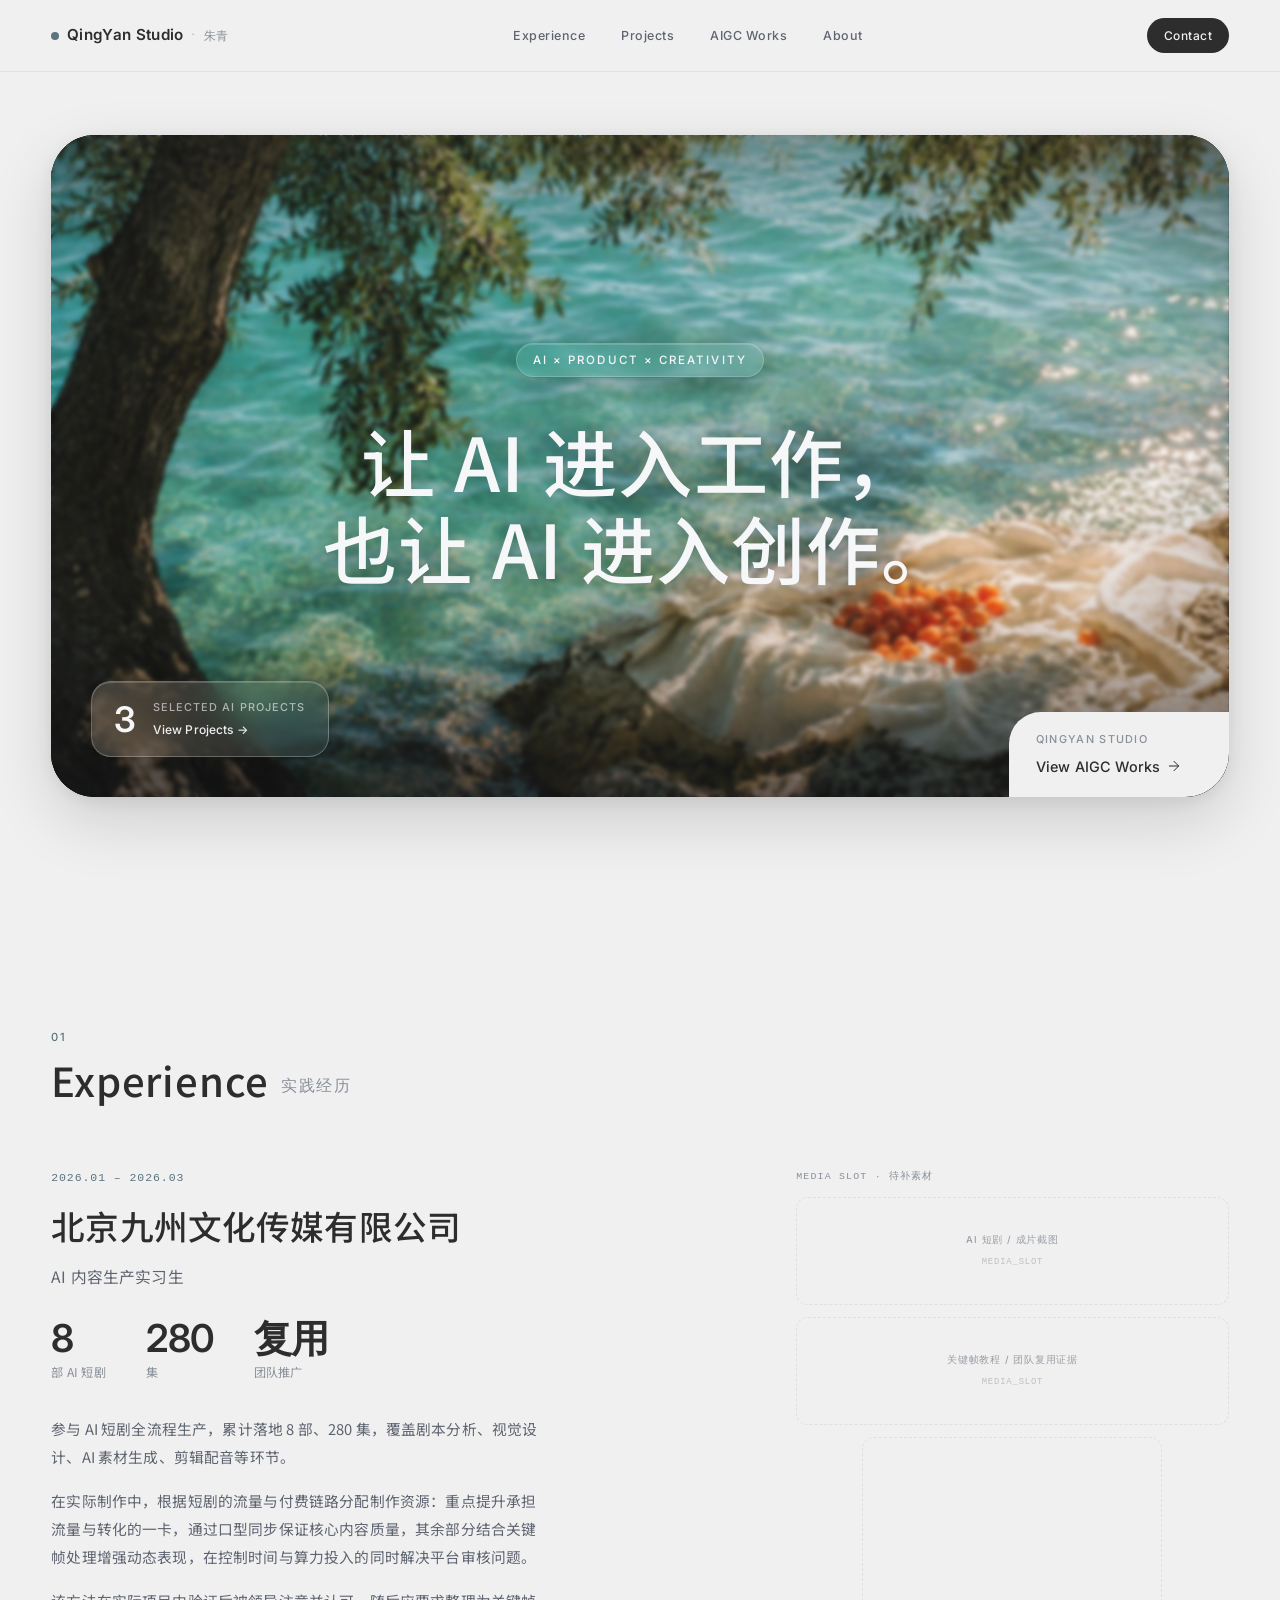
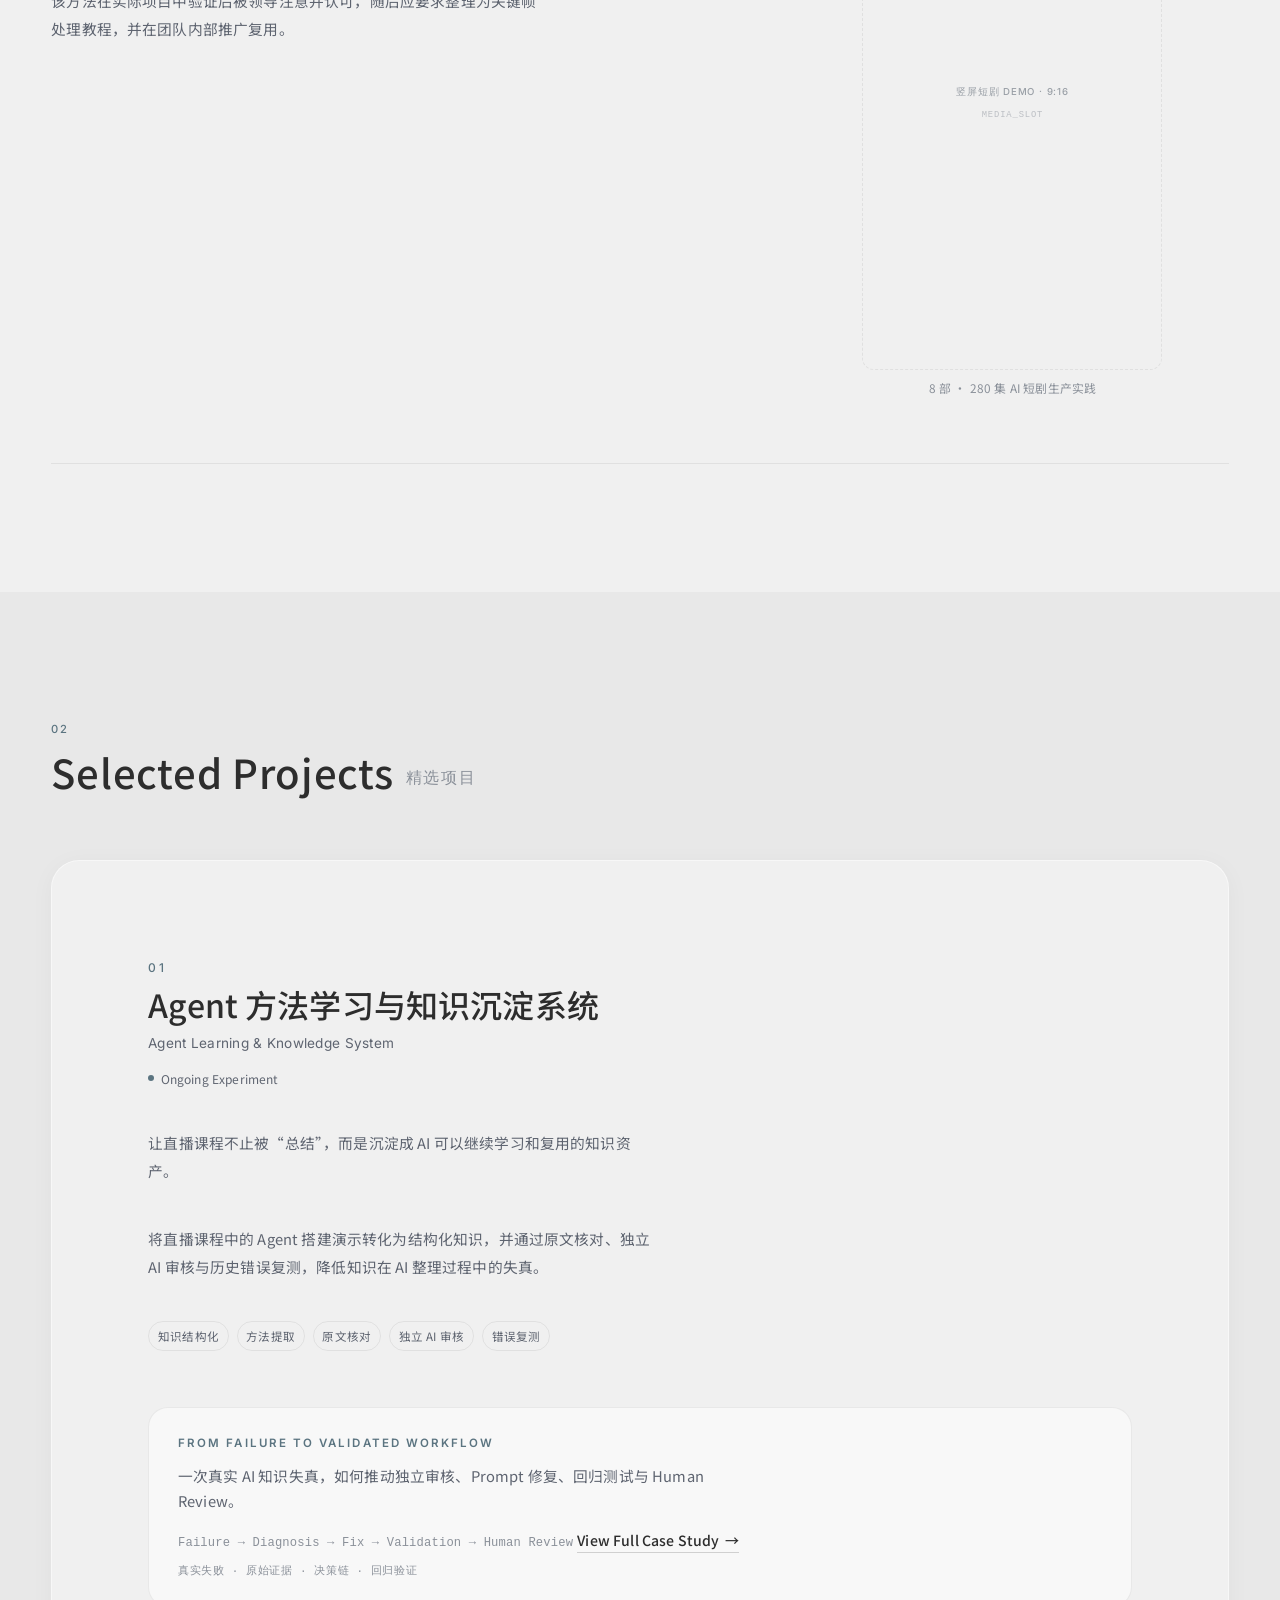
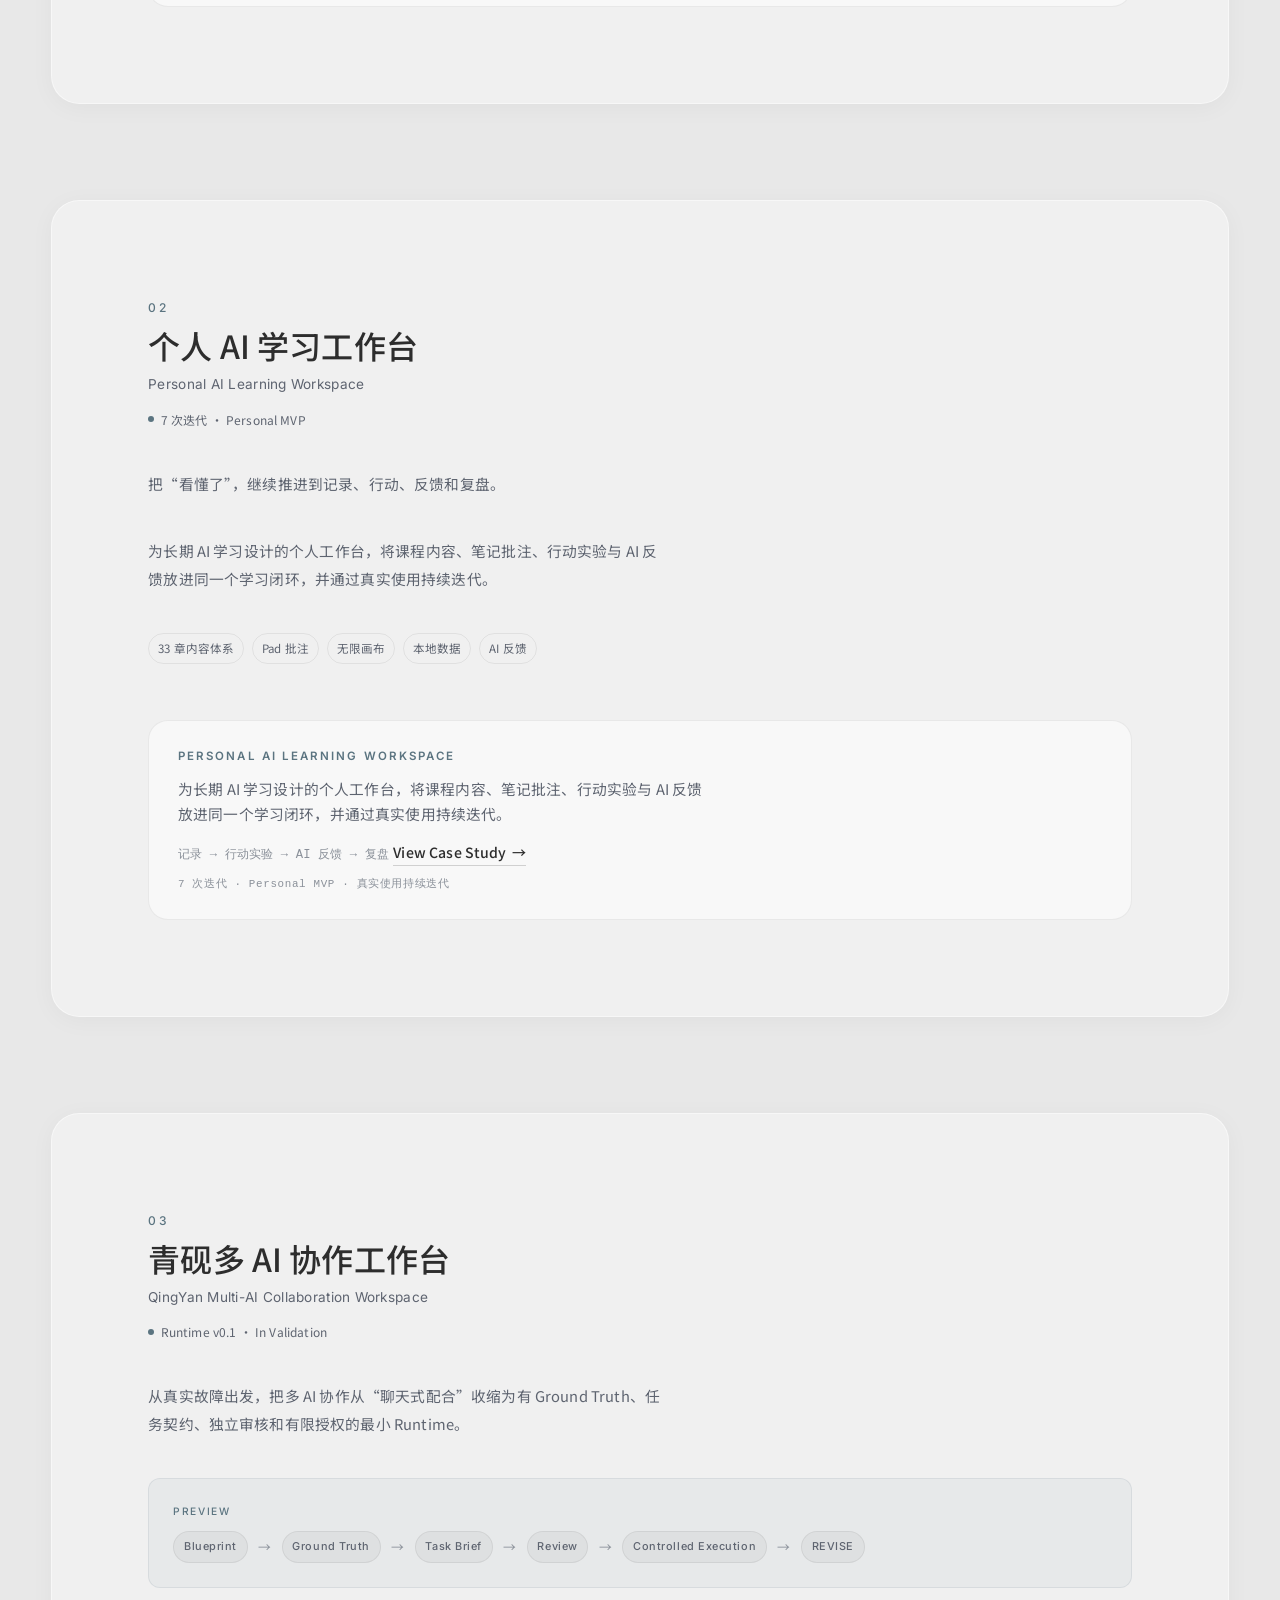
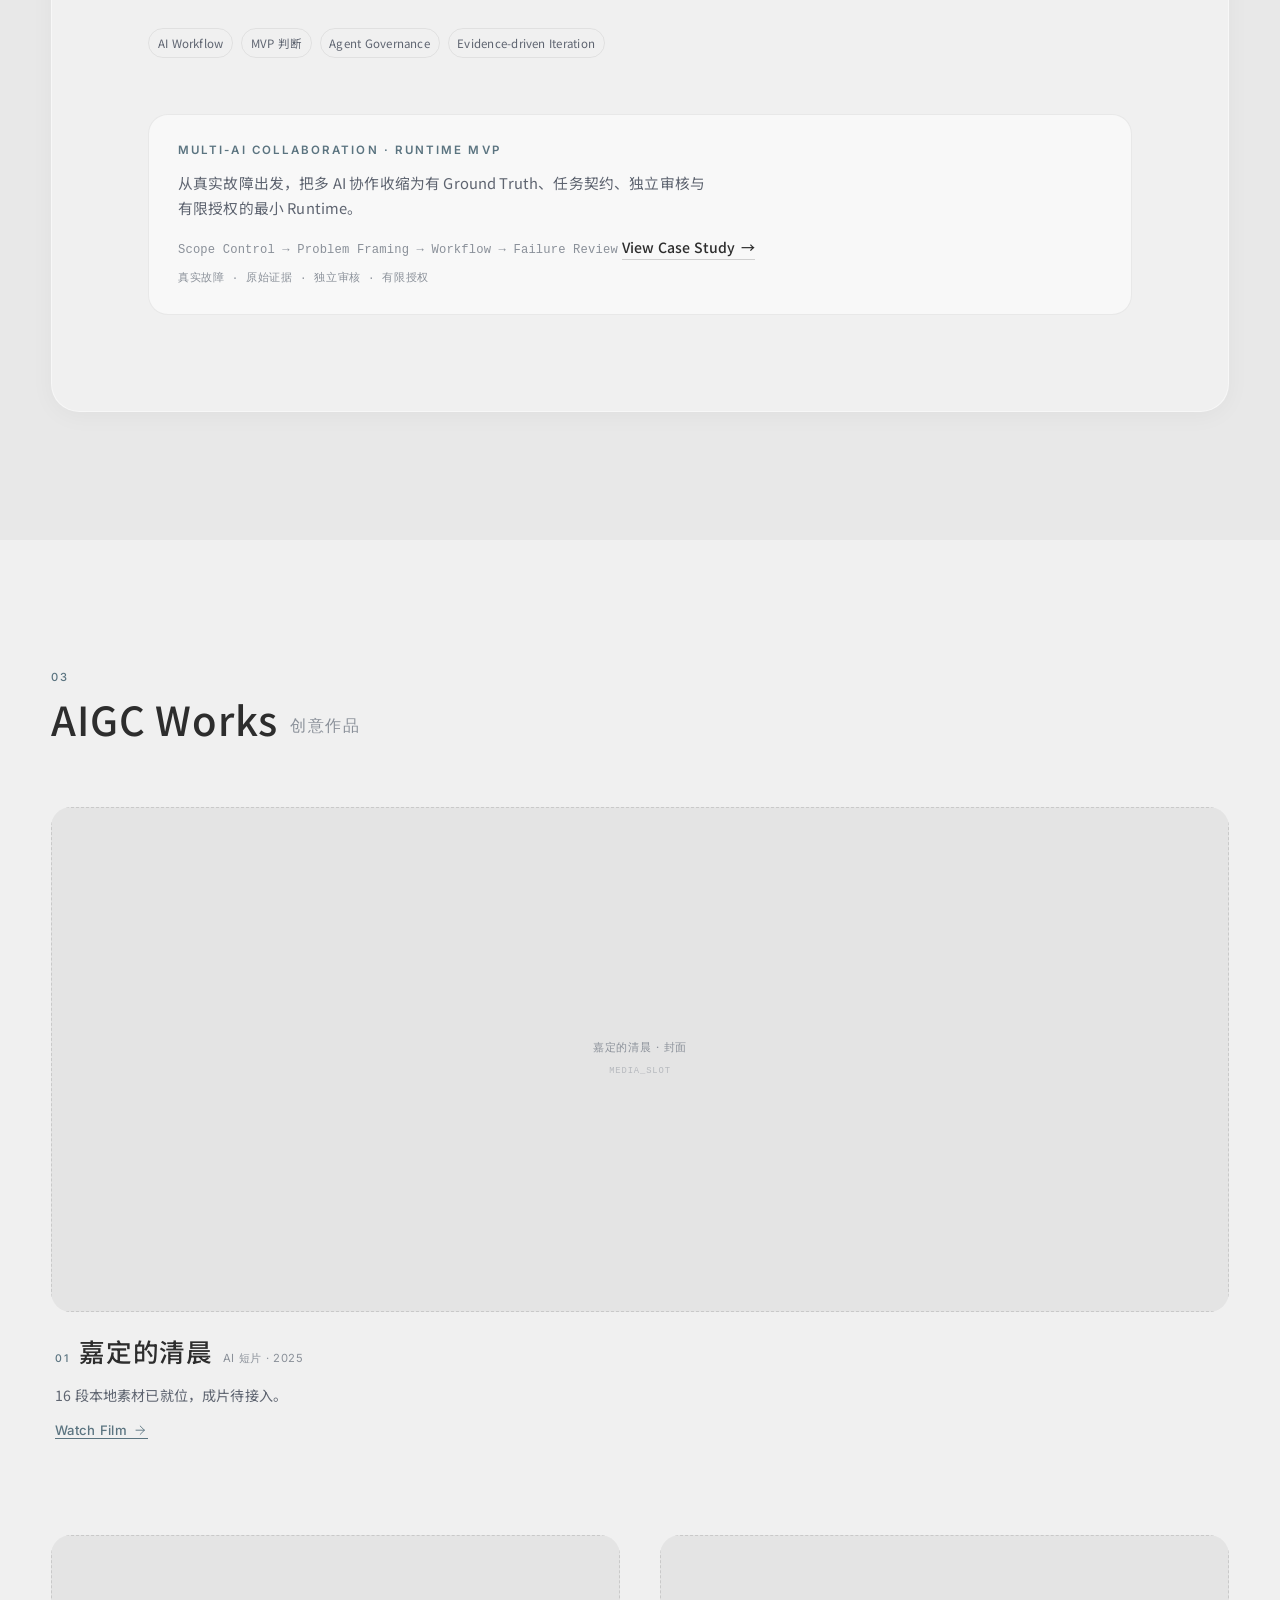
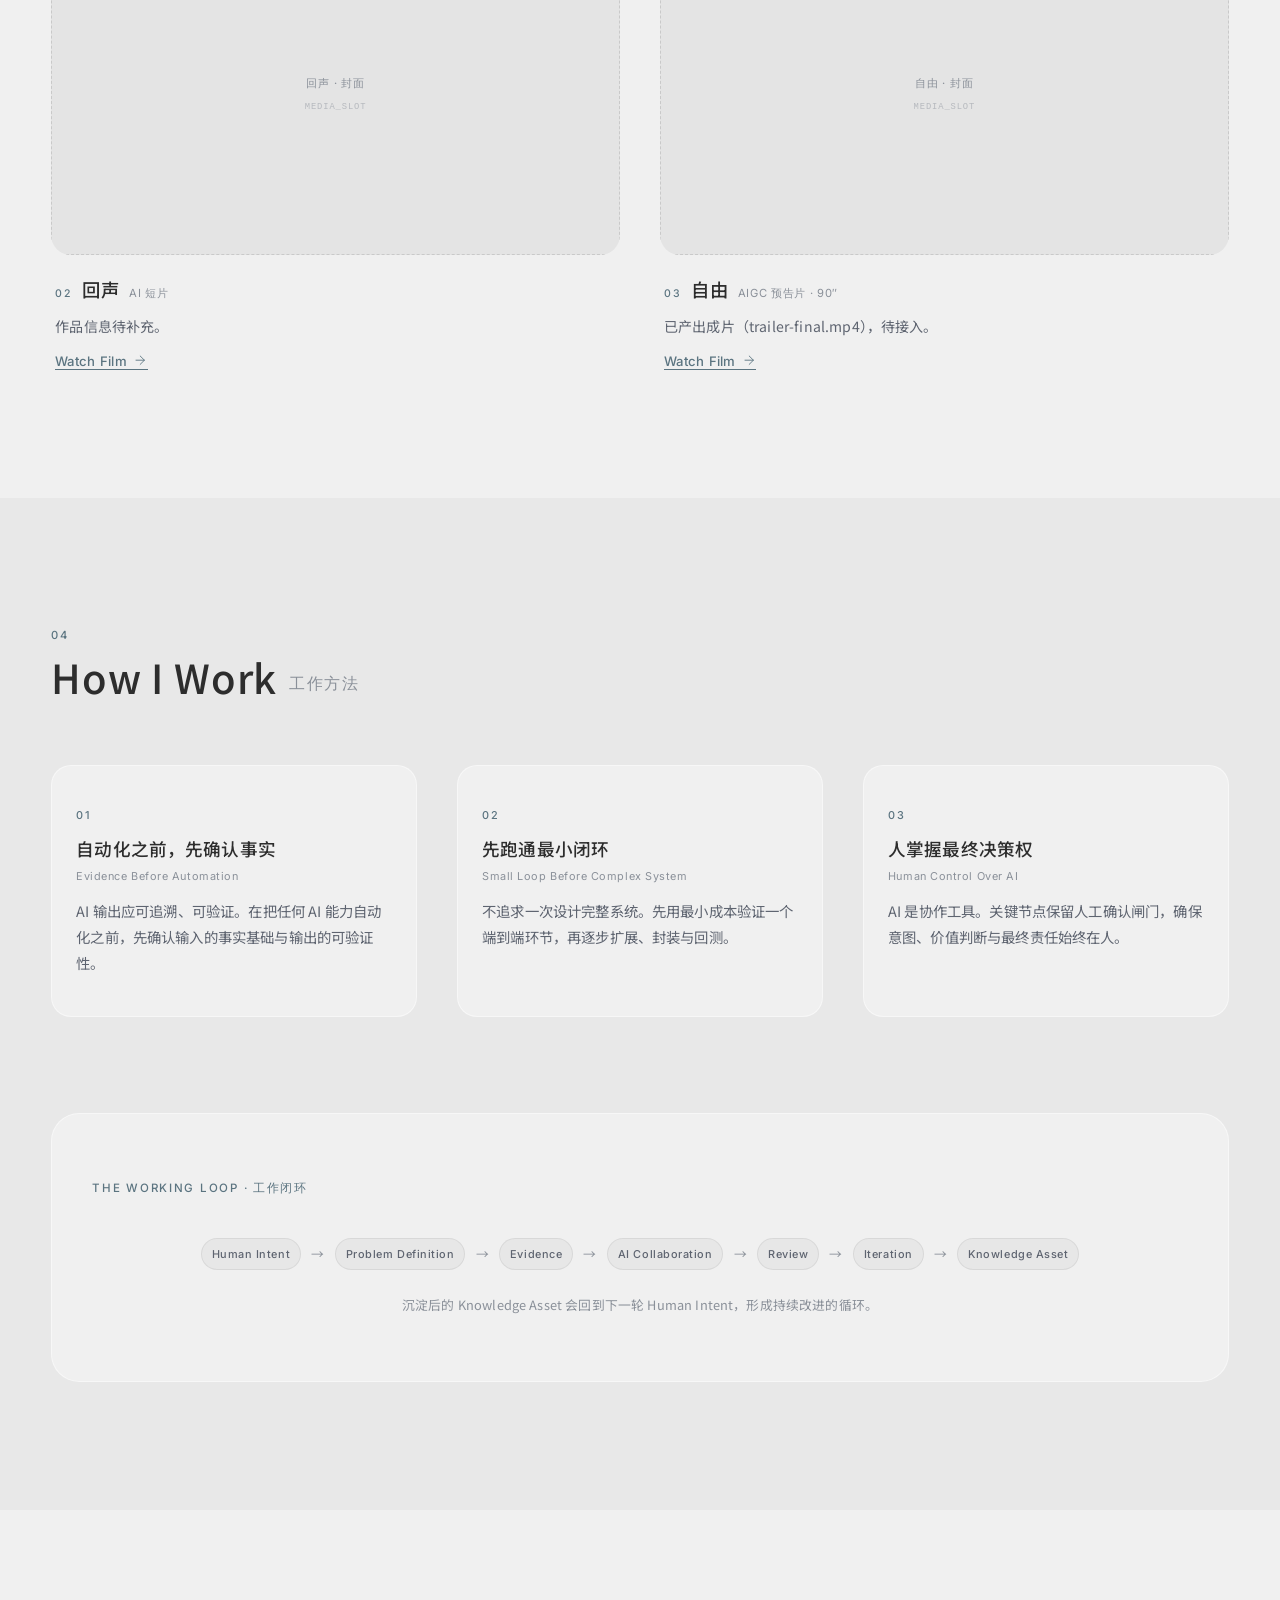
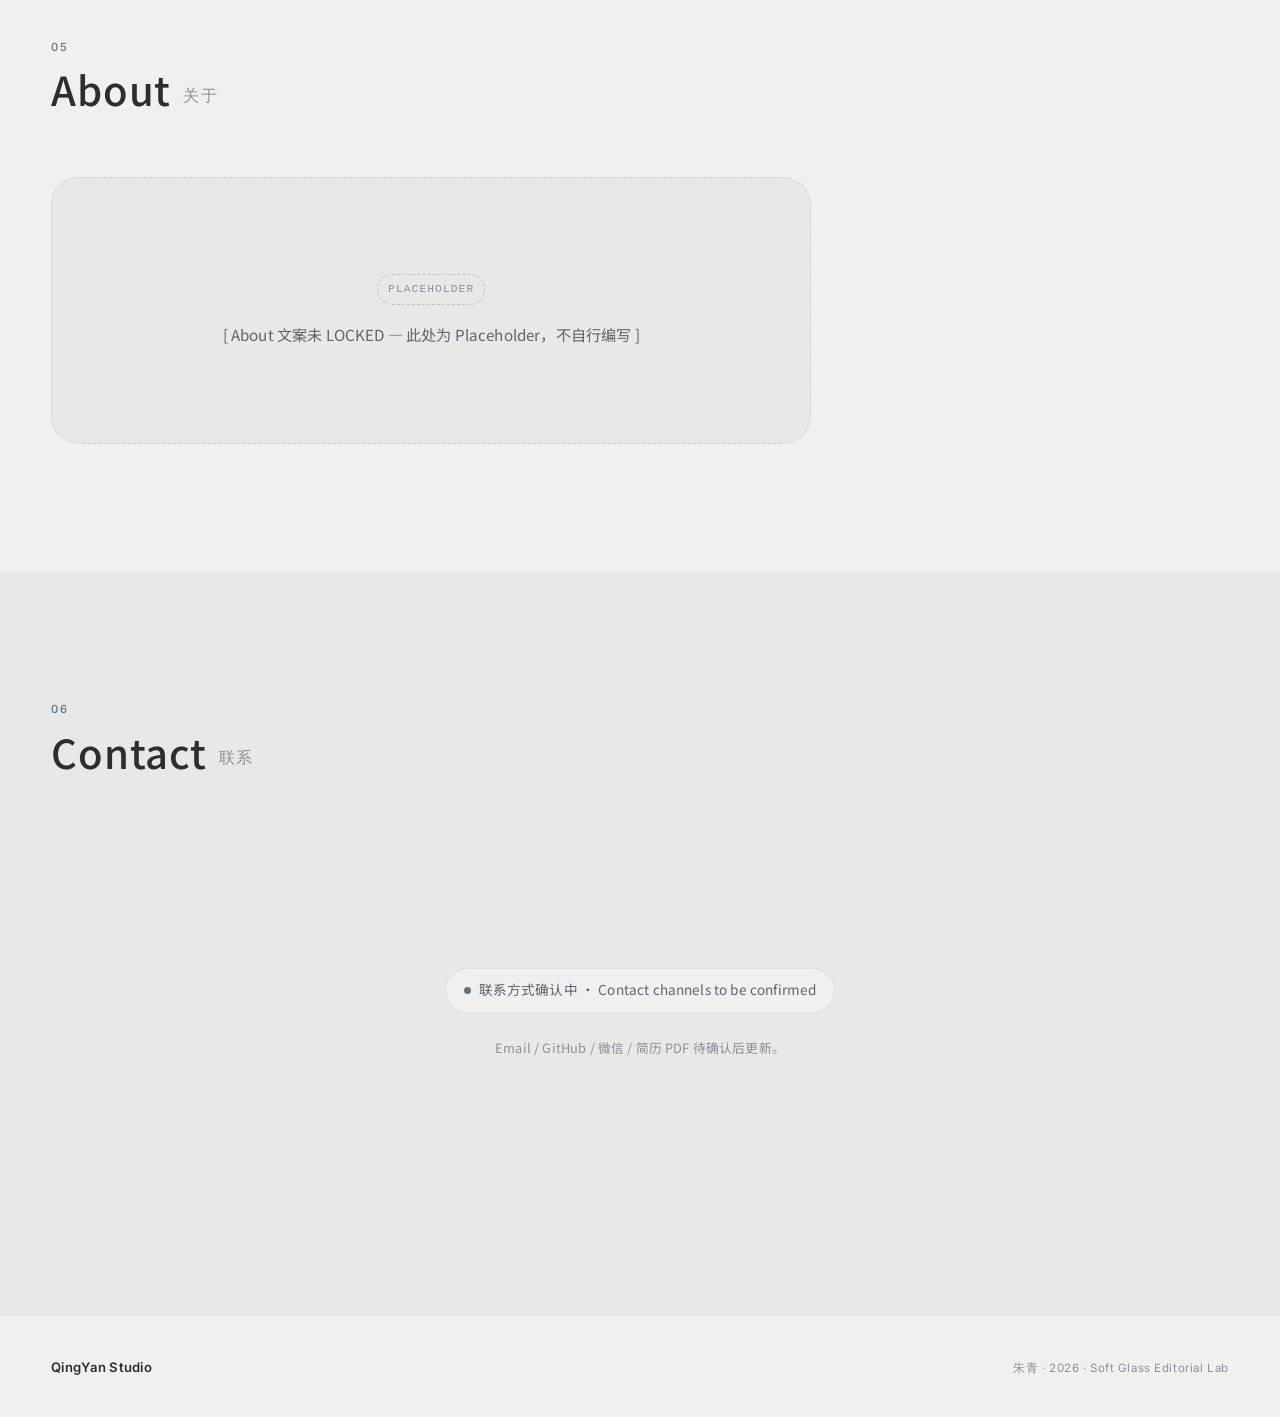
==== commit b82a08e4: "polish: Stage 1 视觉校准（16 项）+ 结构规范化收尾；重建本地 .git 后与远端 6f6f110 对齐" ====
--- a/index.html
+++ b/index.html
@@ -118,11 +118,11 @@
           </div>
         </div>
 
-        <!-- 右下 Faux Cutout -->
+        <!-- 右下 Faux Cutout — 指向 AIGC Works（与 site-data.js hero.cutout 同步） -->
         <div class="hero__cutout reveal">
           <span class="hero__cutout-label">QingYan Studio</span>
-          <a class="hero__cutout-link" href="#projects">
-            Explore
+          <a class="hero__cutout-link" href="#aigc-works">
+            View AIGC Works
             <svg viewBox="0 0 24 24" fill="none" stroke-width="1.5" stroke-linecap="round" stroke-linejoin="round" aria-hidden="true">
               <path d="M5 12h14"/><path d="m12 5 7 7-7 7"/>
             </svg>
@@ -175,6 +175,16 @@
                   <span class="media-slot__status">MEDIA_SLOT</span>
                 </div>
               </div>
+            </div>
+            <!-- 9:16 竖屏短剧 Demo 占位（D3：纯占位，不引用 短剧/ 目录旧图） -->
+            <div class="exp-demo">
+              <div data-slot-id="exp-jiuzhou-demo">
+                <div class="media-slot">
+                  <span class="media-slot__label">竖屏短剧 Demo · 9:16</span>
+                  <span class="media-slot__status">MEDIA_SLOT</span>
+                </div>
+              </div>
+              <p class="exp-demo__note">8 部 · 280 集 AI 短剧生产实践</p>
             </div>
           </aside>
         </article>
@@ -243,32 +253,14 @@
               <span class="tag">本地数据</span>
               <span class="tag">AI 反馈</span>
             </div>
-            <div class="project__media">
-              <div data-slot-id="p02-product-ui">
-                <div class="media-slot">
-                  <span class="media-slot__label">产品 UI</span>
-                  <span class="media-slot__status">MEDIA_SLOT</span>
-                </div>
-              </div>
-              <div data-slot-id="p02-pad-annotation">
-                <div class="media-slot">
-                  <span class="media-slot__label">Pad 批注</span>
-                  <span class="media-slot__status">MEDIA_SLOT</span>
-                </div>
-              </div>
-              <div data-slot-id="p02-canvas">
-                <div class="media-slot">
-                  <span class="media-slot__label">无限画布</span>
-                  <span class="media-slot__status">MEDIA_SLOT</span>
-                </div>
-              </div>
-              <div data-slot-id="p02-experiment">
-                <div class="media-slot">
-                  <span class="media-slot__label">行动实验</span>
-                  <span class="media-slot__status">MEDIA_SLOT</span>
-                </div>
-              </div>
-            </div>
+            <!-- Large Case Study CTA — mirrors Project 01/03 component (D4) -->
+            <a class="project__cta" href="work/case-02-personal-learning-workspace.html">
+              <span class="project__cta-label">PERSONAL AI LEARNING WORKSPACE</span>
+              <p class="project__cta-desc">为长期 AI 学习设计的个人工作台，将课程内容、笔记批注、行动实验与 AI 反馈放进同一个学习闭环，并通过真实使用持续迭代。</p>
+              <span class="project__cta-flow">记录 &rarr; 行动实验 &rarr; AI 反馈 &rarr; 复盘</span>
+              <span class="project__cta-link">View Case Study <span class="project__cta-arrow" aria-hidden="true">&rarr;</span></span>
+              <span class="project__cta-sub">7 次迭代 &middot; Personal MVP &middot; 真实使用持续迭代</span>
+            </a>
           </article>
 
           <!-- PROJECT 03 -->
@@ -329,9 +321,10 @@
           <h2 class="section-title">AIGC Works<small>创意作品</small></h2>
         </header>
 
-        <div class="film-grid">
-
-          <!-- 01 嘉定的清晨 — 主视觉 (16:9 / 21:9) -->
+        <!-- 三卡结构：feature 全宽 21:9 + a/b 并排；视频源均为安全 placeholder -->
+        <div class="film-grid film-grid--3up">
+
+          <!-- 01 嘉定的清晨 — Feature -->
           <article class="film film--feature reveal">
             <div class="film__media">
               <div class="media-slot" data-slot-id="aigc-jiading-cover">
@@ -340,10 +333,18 @@
               </div>
             </div>
             <footer class="film__cap">
-              <span class="film__index">01</span>
-              <h3 class="film__title">嘉定的清晨</h3>
-              <span class="film__year">2025</span>
-              <span class="film__real">REAL ASSET</span>
+              <div class="film__title-row">
+                <span class="film__index">01</span>
+                <h3 class="film__title">嘉定的清晨</h3>
+                <span class="film__type">AI 短片 · 2025</span>
+              </div>
+              <p class="film__desc">16 段本地素材已就位，成片待接入。</p>
+              <button class="film__cta" type="button" data-film="aigc-jiading">
+                Watch Film
+                <svg viewBox="0 0 24 24" fill="none" stroke-width="1.5" stroke-linecap="round" stroke-linejoin="round" aria-hidden="true">
+                  <path d="M5 12h14"/><path d="m12 5 7 7-7 7"/>
+                </svg>
+              </button>
             </footer>
           </article>
 
@@ -356,36 +357,42 @@
               </div>
             </div>
             <footer class="film__cap">
-              <span class="film__index">02</span>
-              <h3 class="film__title">回声</h3>
+              <div class="film__title-row">
+                <span class="film__index">02</span>
+                <h3 class="film__title">回声</h3>
+                <span class="film__type">AI 短片</span>
+              </div>
+              <p class="film__desc">作品信息待补充。</p>
+              <button class="film__cta" type="button" data-film="aigc-huisheng">
+                Watch Film
+                <svg viewBox="0 0 24 24" fill="none" stroke-width="1.5" stroke-linecap="round" stroke-linejoin="round" aria-hidden="true">
+                  <path d="M5 12h14"/><path d="m12 5 7 7-7 7"/>
+                </svg>
+              </button>
             </footer>
           </article>
 
-          <!-- 03 紫荆花盛开 -->
+          <!-- 03 自由 -->
           <article class="film film--b reveal">
             <div class="film__media">
-              <div class="media-slot" data-slot-id="aigc-zijing-cover">
-                <span class="media-slot__label">紫荆花盛开 · 封面</span>
+              <div class="media-slot" data-slot-id="aigc-ziyou-cover">
+                <span class="media-slot__label">自由 · 封面</span>
                 <span class="media-slot__status">MEDIA_SLOT</span>
               </div>
             </div>
             <footer class="film__cap">
-              <span class="film__index">03</span>
-              <h3 class="film__title">紫荆花盛开</h3>
-            </footer>
-          </article>
-
-          <!-- 04 本然 -->
-          <article class="film film--c reveal">
-            <div class="film__media">
-              <div class="media-slot" data-slot-id="aigc-benran-cover">
-                <span class="media-slot__label">本然 · 封面</span>
-                <span class="media-slot__status">MEDIA_SLOT</span>
-              </div>
-            </div>
-            <footer class="film__cap">
-              <span class="film__index">04</span>
-              <h3 class="film__title">本然</h3>
+              <div class="film__title-row">
+                <span class="film__index">03</span>
+                <h3 class="film__title">自由</h3>
+                <span class="film__type">AIGC 预告片 · 90″</span>
+              </div>
+              <p class="film__desc">已产出成片（trailer-final.mp4），待接入。</p>
+              <button class="film__cta" type="button" data-film="aigc-ziyou">
+                Watch Film
+                <svg viewBox="0 0 24 24" fill="none" stroke-width="1.5" stroke-linecap="round" stroke-linejoin="round" aria-hidden="true">
+                  <path d="M5 12h14"/><path d="m12 5 7 7-7 7"/>
+                </svg>
+              </button>
             </footer>
           </article>
 
@@ -501,6 +508,15 @@
     </div>
   </footer>
 
+  <!-- ===== FILM MODAL — 单实例 Lightbox 播放器（复用于全部 AIGC 作品） ===== -->
+  <div class="film-modal" id="film-modal" role="dialog" aria-modal="true" aria-hidden="true" aria-labelledby="film-modal-title">
+    <div class="film-modal__head">
+      <h3 class="film-modal__title" id="film-modal-title"></h3>
+      <button class="film-modal__close" type="button" aria-label="关闭播放器">Close</button>
+    </div>
+    <div class="film-modal__stage" id="film-modal-stage"></div>
+  </div>
+
   <!-- ===== SCRIPTS ===== -->
   <!-- site-data.js: 集中式数据 + Media Slot 映射 -->
   <script src="assets/js/site-data.js"></script>
--- a/assets/css/v2.css
+++ b/assets/css/v2.css
@@ -898,7 +898,7 @@
 
 .exp-stat strong {
   font-family: var(--font-en);
-  font-size: 2.5rem;
+  font-size: clamp(2rem, 4.5vw, 2.4rem);
   font-weight: 600;
   line-height: 1;
   color: var(--c-ink);
@@ -913,7 +913,7 @@
 }
 
 .exp-desc {
-  font-size: 0.97rem;
+  font-size: 0.92rem;
   color: var(--c-secondary);
   line-height: 1.9;
   max-width: 62ch;
@@ -1007,7 +1007,7 @@
   font-family: var(--font-en);
   font-size: 0.85rem;
   font-weight: 400;
-  color: var(--c-muted);
+  color: var(--c-secondary);
   letter-spacing: 0.02em;
 }
 
@@ -1037,7 +1037,7 @@
 }
 
 .project__problem {
-  font-size: 0.98rem;
+  font-size: 0.92rem;
   color: var(--c-secondary);
   line-height: 1.9;
   max-width: 64ch;
@@ -1226,7 +1226,7 @@
 .film {
   display: flex;
   flex-direction: column;
-  gap: 0.9rem;
+  gap: 1.1rem;
 }
 
 .film__media {
@@ -1267,26 +1267,6 @@
   color: var(--c-ink);
 }
 
-.film__year {
-  font-family: var(--font-en);
-  font-size: 0.72rem;
-  font-weight: 400;
-  color: var(--c-muted);
-}
-
-.film__real {
-  font-family: var(--font-en);
-  font-size: 0.56rem;
-  font-weight: 500;
-  letter-spacing: 0.12em;
-  text-transform: uppercase;
-  color: #fff;
-  background: var(--c-accent);
-  padding: 0.32em 0.75em;
-  border-radius: var(--r-pill);
-  margin-left: auto;
-}
-
 /* Asymmetric editorial grid */
 @media (min-width: 1024px) {
   .film-grid {
@@ -1310,11 +1290,6 @@
   .film--b {
     grid-column: 5 / span 4;
     margin-top: 5rem;
-  }
-
-  .film--c {
-    grid-column: 9 / span 4;
-    margin-top: 9rem;
   }
 }
 
@@ -1449,7 +1424,7 @@
 /* --- Contact --- */
 .contact {
   text-align: center;
-  padding-block: var(--space-2xl);
+  padding-block: var(--space-3xl);
   display: flex;
   flex-direction: column;
   align-items: center;
@@ -1746,3 +1721,316 @@
   white-space: nowrap;
   border: 0;
 }
+
+
+/* ============================================================
+ * ===== 15. STRUCTURE NORMALIZATION (D1–D4) =====
+ * 追加式组件：film 卡四层信息 / film-grid--3up 三卡布局 /
+ * film-modal lightbox / exp-demo 9:16 占位。
+ * Dead CSS 清理（2026-09-01 回归确认后执行）：
+ * 已删除 .film__year / .film__real / .film--c（旧错位网格）；
+ * 保留 .film__recog（recog 数据预留）与 .sr-only（a11y 工具类）。
+ * ============================================================ */
+
+/* --- 15.1 Film 卡四层信息结构（中文作品名 → 类型/年份 → 简介 → 荣誉 → CTA） --- */
+/* 覆盖 .film__cap 行内 baseline 布局 → 纵向编辑式堆叠 */
+.film__cap {
+  display: flex;
+  flex-direction: column;
+  align-items: flex-start;
+  gap: 0.55rem;
+  padding-inline: 0.25rem;
+}
+
+.film__title-row {
+  display: flex;
+  align-items: baseline;
+  gap: 0.6rem;
+  flex-wrap: wrap;
+}
+
+.film__type {
+  font-family: var(--font-en);
+  font-size: 0.7rem;
+  font-weight: 400;
+  letter-spacing: 0.06em;
+  color: var(--c-muted);
+}
+
+.film__desc {
+  font-size: 0.88rem;
+  line-height: 1.75;
+  color: var(--c-secondary);
+  max-width: 56ch;
+  display: -webkit-box;
+  -webkit-line-clamp: 2;
+  line-clamp: 2;
+  -webkit-box-orient: vertical;
+  overflow: hidden;
+}
+
+.film__recog {
+  font-size: 0.76rem;
+  line-height: 1.7;
+  color: var(--c-muted);
+  max-width: 56ch;
+  display: -webkit-box;
+  -webkit-line-clamp: 2;
+  line-clamp: 2;
+  -webkit-box-orient: vertical;
+  overflow: hidden;
+}
+
+.film__cta {
+  display: inline-flex;
+  align-items: center;
+  gap: 0.4rem;
+  margin-top: 0.35rem;
+  font-family: var(--font-en);
+  font-size: 0.82rem;
+  font-weight: 500;
+  letter-spacing: 0.02em;
+  color: var(--c-accent);
+  padding: 0;
+  background: transparent;
+  border: none;
+  border-bottom: 1px solid var(--c-accent);
+  cursor: pointer;
+  transition: color var(--dur-fast), border-color var(--dur-fast);
+}
+
+.film__cta:hover,
+.film__cta:focus-visible {
+  color: var(--c-accent-hover);
+  border-bottom-color: var(--c-accent-hover);
+}
+
+.film__cta svg {
+  width: 0.9rem;
+  height: 0.9rem;
+  stroke: currentColor;
+  transition: transform var(--dur-fast);
+}
+
+.film__cta:hover svg {
+  transform: translateX(3px);
+}
+
+/* --- 15.2 三卡布局（feature 全宽 21:9 + a/b 并排） ---
+   覆盖默认 .film-grid 12 列错位方案中的 --c 档；b 档错位归零。 */
+@media (min-width: 1024px) {
+  .film-grid--3up {
+    grid-template-columns: repeat(12, 1fr);
+    column-gap: var(--space-lg);
+    row-gap: var(--space-2xl);
+  }
+
+  .film-grid--3up .film--feature {
+    grid-column: 1 / -1;
+    margin-top: 0;
+  }
+
+  .film-grid--3up .film--feature .film__media {
+    aspect-ratio: 21 / 9;
+  }
+
+  .film-grid--3up .film--a {
+    grid-column: 1 / span 6;
+    margin-top: 0;
+  }
+
+  .film-grid--3up .film--b {
+    grid-column: 7 / span 6;
+    margin-top: 0;
+    align-self: end;
+  }
+}
+
+/* --- 15.3 Experience 九州 9:16 竖屏 Demo 占位 --- */
+.exp-demo {
+  max-width: 300px;
+  width: 100%;
+  margin-inline: auto;
+}
+
+.exp-demo .media-slot {
+  aspect-ratio: 9 / 16;
+  min-height: 0;
+  background: transparent;
+}
+
+.exp-demo .media-slot.is-filled video,
+.exp-demo .media-slot.is-filled img {
+  aspect-ratio: 9 / 16;
+  object-fit: cover;
+}
+
+.exp-demo__note {
+  margin-top: 0.5rem;
+  text-align: center;
+  font-size: 0.74rem;
+  color: var(--c-muted);
+}
+
+/* --- 15.4 Film Modal（单实例 Lightbox 播放器） --- */
+.film-modal {
+  position: fixed;
+  inset: 0;
+  z-index: var(--z-top);
+  display: flex;
+  flex-direction: column;
+  align-items: center;
+  justify-content: center;
+  gap: var(--space-md);
+  padding: var(--space-lg) var(--space-md);
+  background: rgba(20, 20, 22, 0.88);
+  backdrop-filter: blur(10px);
+  -webkit-backdrop-filter: blur(10px);
+  opacity: 0;
+  pointer-events: none;
+  transition: opacity var(--dur-med) var(--ease-out);
+}
+
+.film-modal.is-open {
+  opacity: 1;
+  pointer-events: auto;
+}
+
+.film-modal__head {
+  width: min(100%, 960px);
+  display: flex;
+  align-items: baseline;
+  justify-content: space-between;
+  gap: var(--space-md);
+}
+
+.film-modal__title {
+  font-family: var(--font-zh);
+  font-size: 1.1rem;
+  font-weight: 500;
+  letter-spacing: 0.02em;
+  color: var(--c-inverse);
+}
+
+.film-modal__title small {
+  margin-left: 0.6rem;
+  font-family: var(--font-en);
+  font-size: 0.7rem;
+  font-weight: 400;
+  color: var(--c-inverse-secondary);
+  letter-spacing: 0.08em;
+}
+
+.film-modal__close {
+  flex-shrink: 0;
+  font-family: var(--font-en);
+  font-size: 0.75rem;
+  font-weight: 500;
+  letter-spacing: 0.1em;
+  text-transform: uppercase;
+  color: var(--c-inverse);
+  background: var(--glass-m-bg-dark);
+  border: 1px solid var(--glass-m-border-dark);
+  border-radius: var(--r-pill);
+  padding: 0.55em 1.2em;
+  cursor: pointer;
+  transition: background var(--dur-fast);
+}
+
+.film-modal__close:hover {
+  background: var(--glass-m-bg-dark-soft);
+}
+
+.film-modal__stage {
+  width: min(100%, 960px);
+  aspect-ratio: 16 / 9;
+  border-radius: var(--r-card);
+  overflow: hidden;
+  background: #0d0d0d;
+  box-shadow: var(--glass-shadow-lg);
+}
+
+.film-modal__stage video {
+  width: 100%;
+  height: 100%;
+  object-fit: contain;
+  background: #0d0d0d;
+}
+
+/* Placeholder 态：视频源未接入时显示占位说明，不产生 broken source */
+.film-modal__stage .film-modal__placeholder {
+  height: 100%;
+  display: flex;
+  flex-direction: column;
+  align-items: center;
+  justify-content: center;
+  gap: 0.6rem;
+  text-align: center;
+  padding: var(--space-md);
+}
+
+.film-modal__placeholder-mark {
+  font-family: var(--font-mono);
+  font-size: 0.66rem;
+  letter-spacing: 0.14em;
+  text-transform: uppercase;
+  color: var(--c-inverse-secondary);
+  border: 1px dashed rgba(240, 240, 240, 0.3);
+  padding: 0.45em 1em;
+  border-radius: var(--r-pill);
+}
+
+.film-modal__placeholder-note {
+  font-size: 0.8rem;
+  color: rgba(240, 240, 240, 0.55);
+  max-width: 40ch;
+}
+
+/* Modal 打开时锁定页面滚动 */
+body.is-film-modal-open {
+  overflow: hidden;
+}
+
+@media (max-width: 600px) {
+  .film-modal {
+    padding: var(--space-md) 0.75rem;
+    justify-content: flex-start;
+    padding-top: 18vh;
+  }
+
+  .film-modal__title {
+    font-size: 0.98rem;
+  }
+}
+
+
+/* ============================================================
+   16. VISUAL POLISH STAGE 1 — 最小高置信视觉校准（追加式）
+   ------------------------------------------------------------
+   仅数值 / 颜色 / 间距 / 比例微调，零结构变动：
+     - 1.2  feature 卡中文标题增强（最大媒体配更大标题）
+     - 8.1  Mobile section-title 下限降低（消除"桌面缩小版"感）
+     - 8.3  Mobile feature 卡 media 16:10（390px 下 219px → 244px，
+            增加画面存在感）
+   ============================================================ */
+
+/* 1.2 AIGC feature 卡标题（21:9 大媒体 → 标题同步放大） */
+.film--feature .film__title {
+  font-size: clamp(1.35rem, 2.2vw, 1.6rem);
+}
+
+/* 8.1 / 8.3 Mobile 校准 */
+@media (max-width: 600px) {
+  .section-title {
+    font-size: clamp(1.5rem, 5.5vw, 1.75rem);
+  }
+
+  .section-title small {
+    font-size: 0.5em;
+    margin-left: 0.5rem;
+  }
+
+  .film--feature .film__media {
+    aspect-ratio: 16 / 10;
+  }
+}
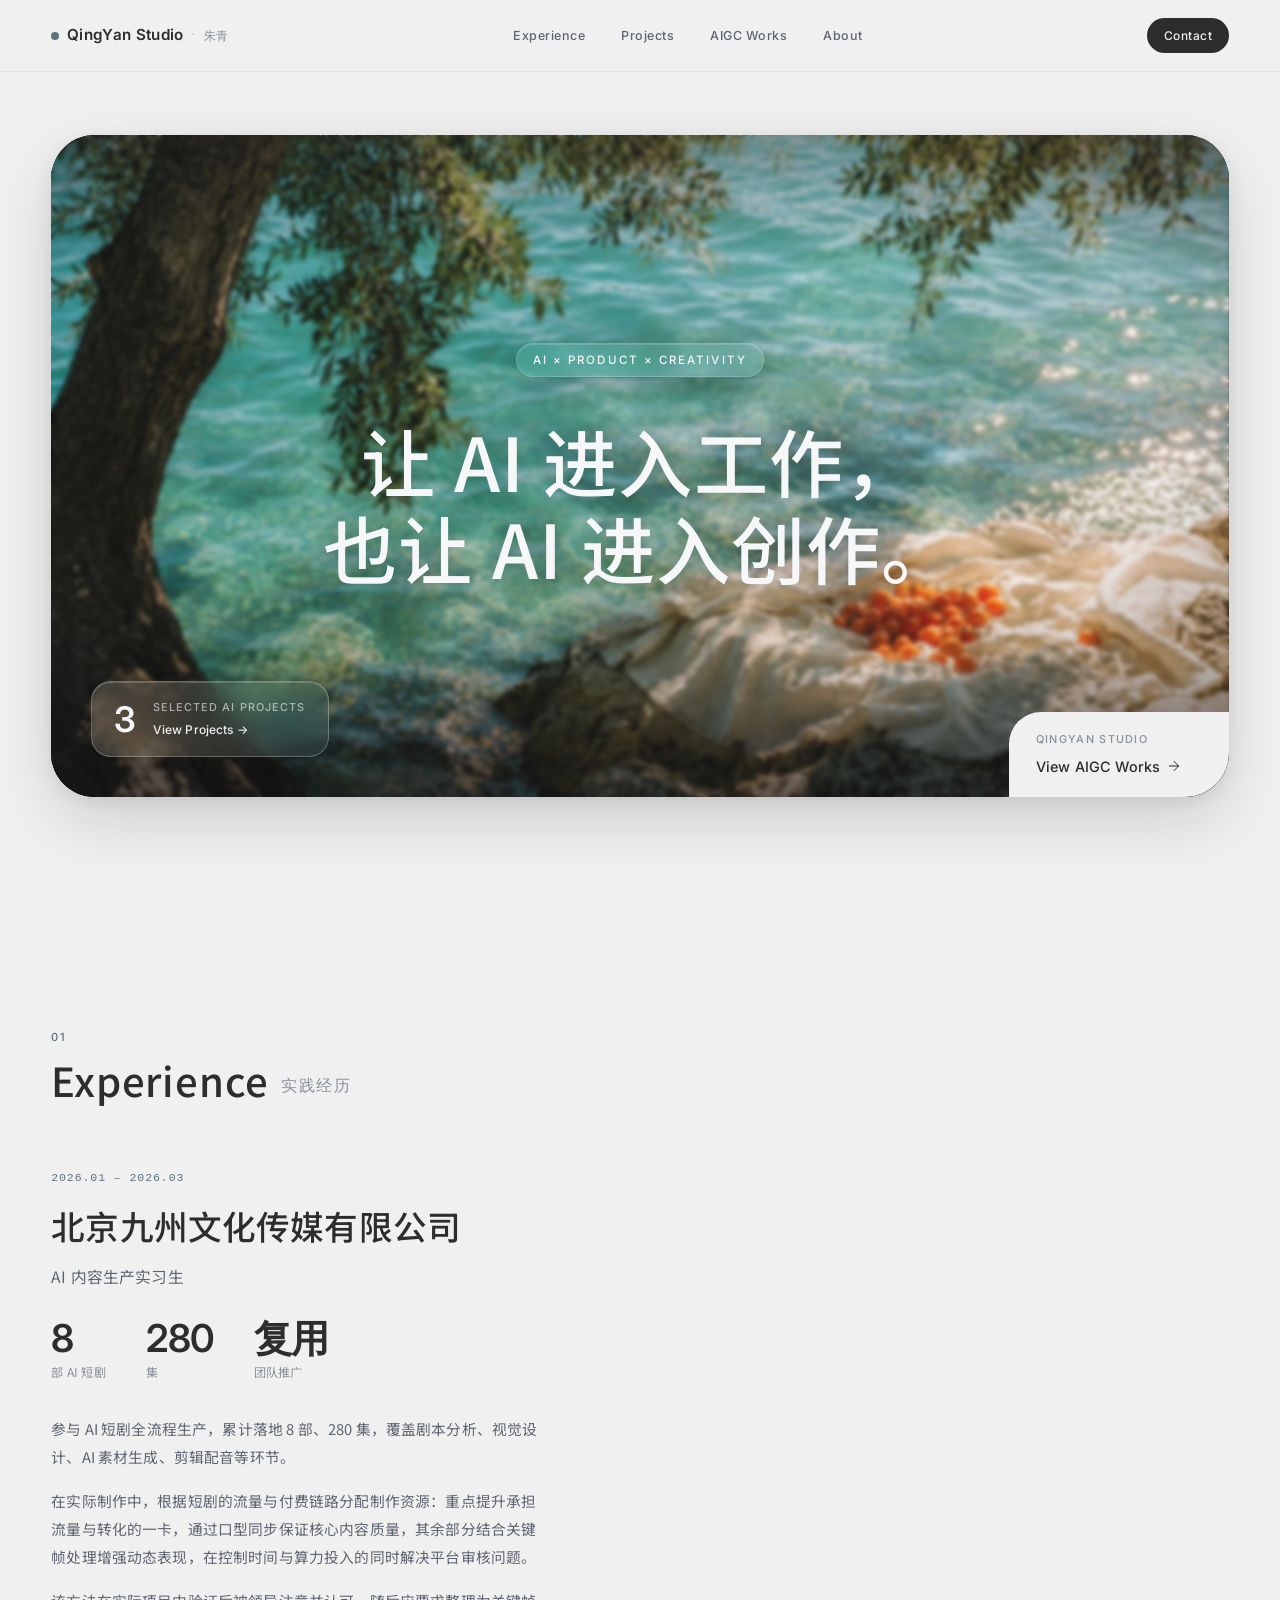
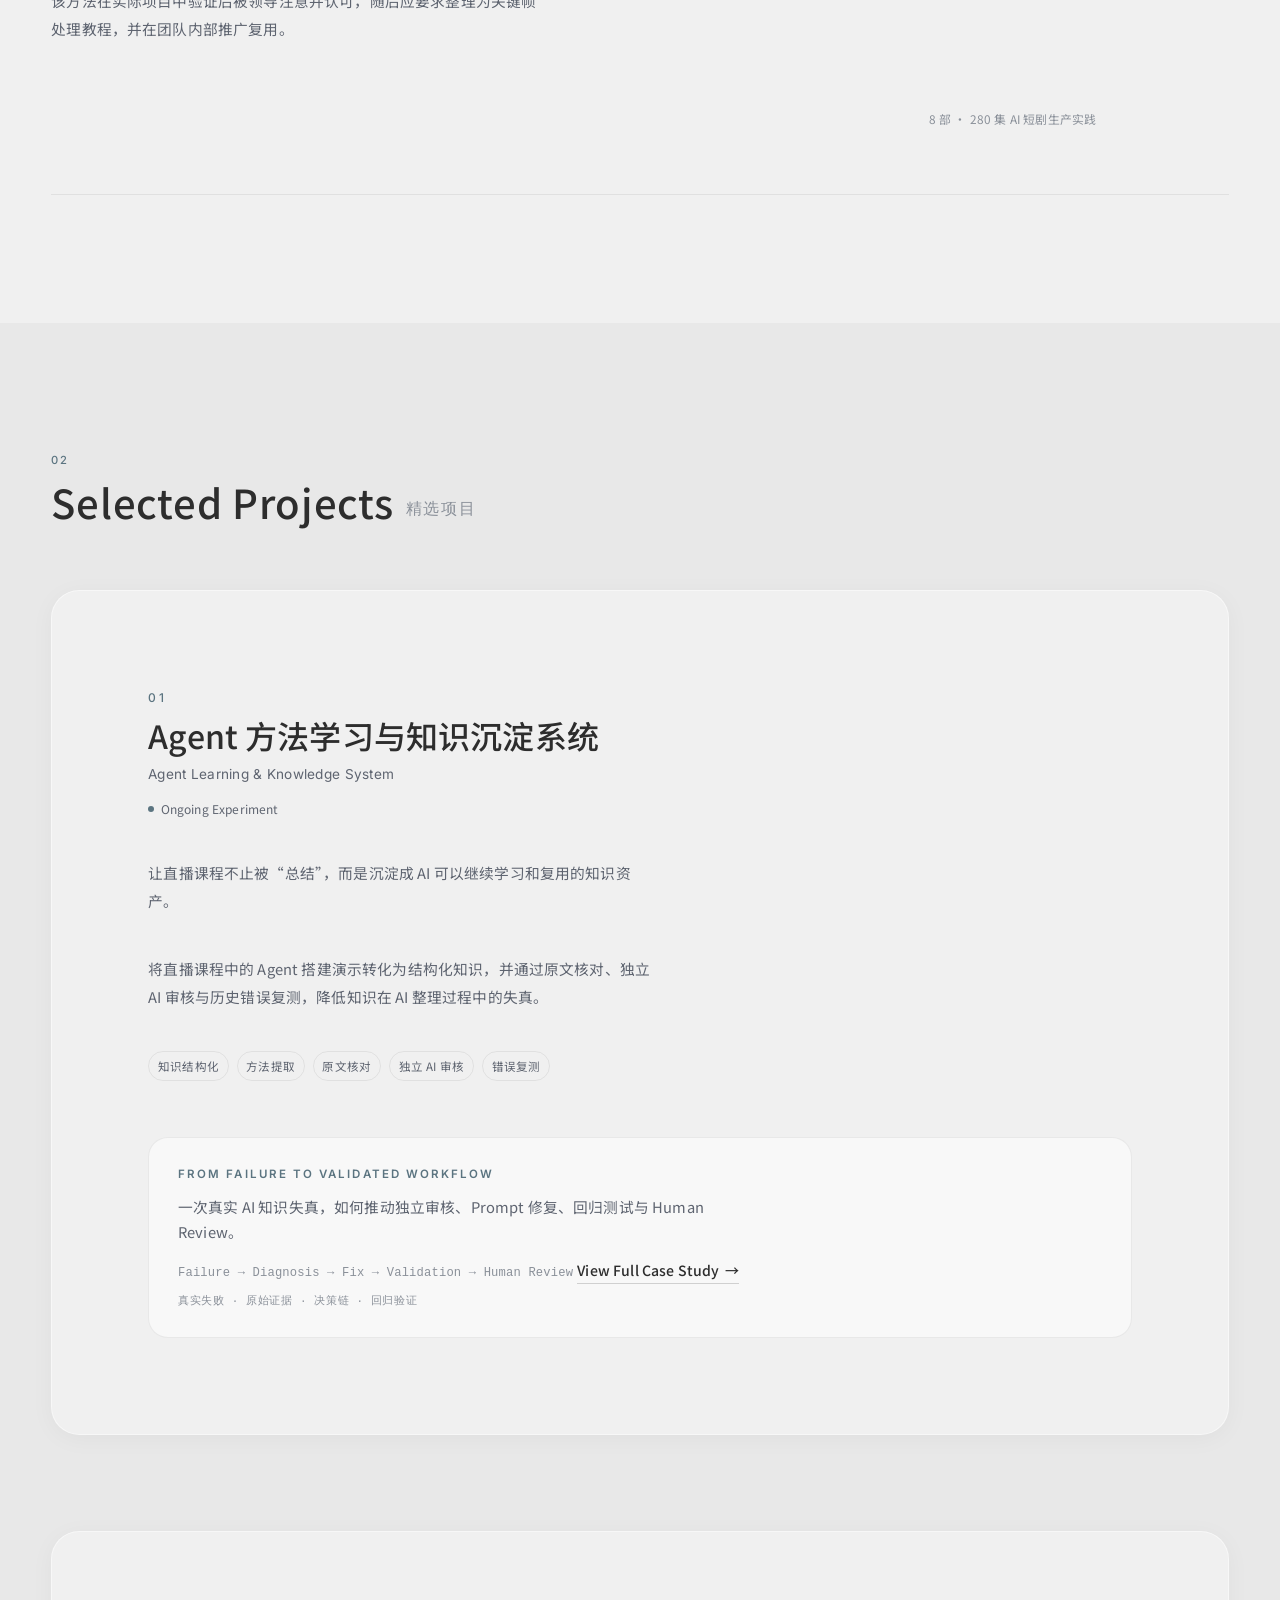
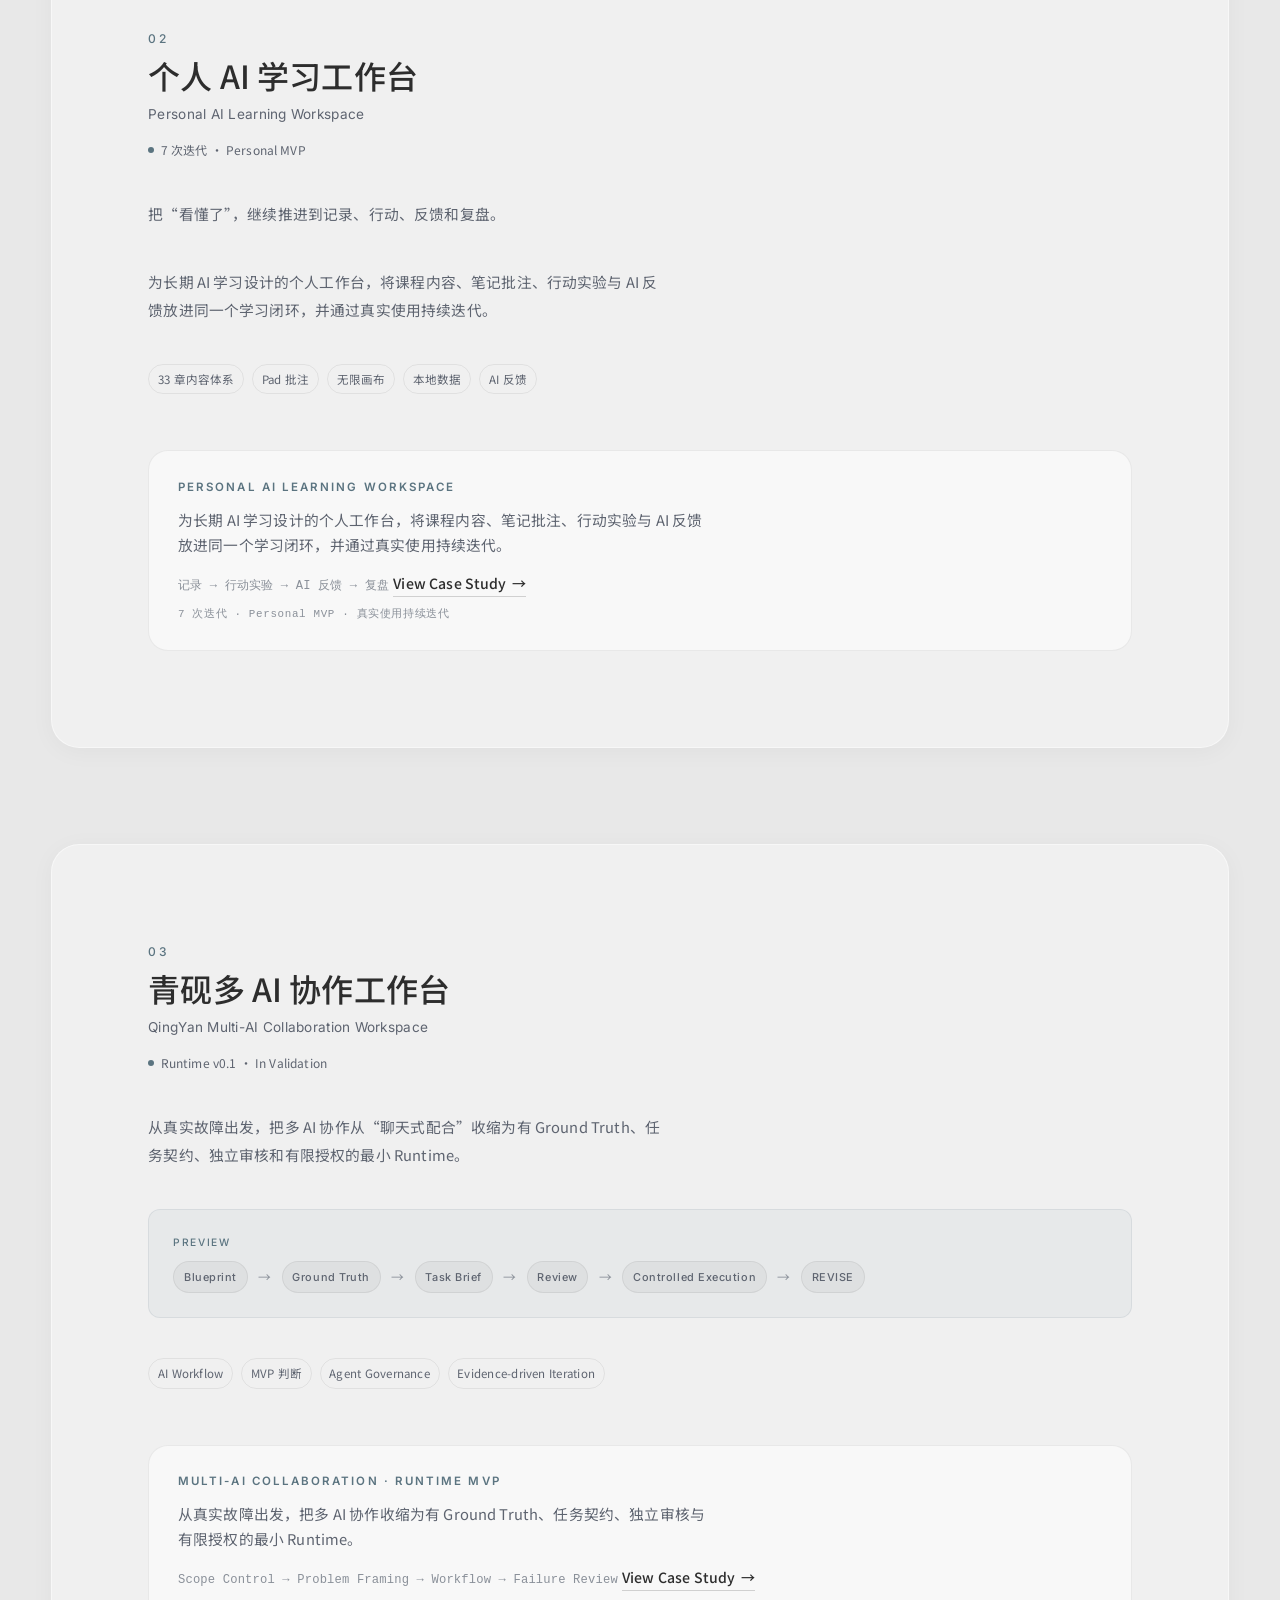
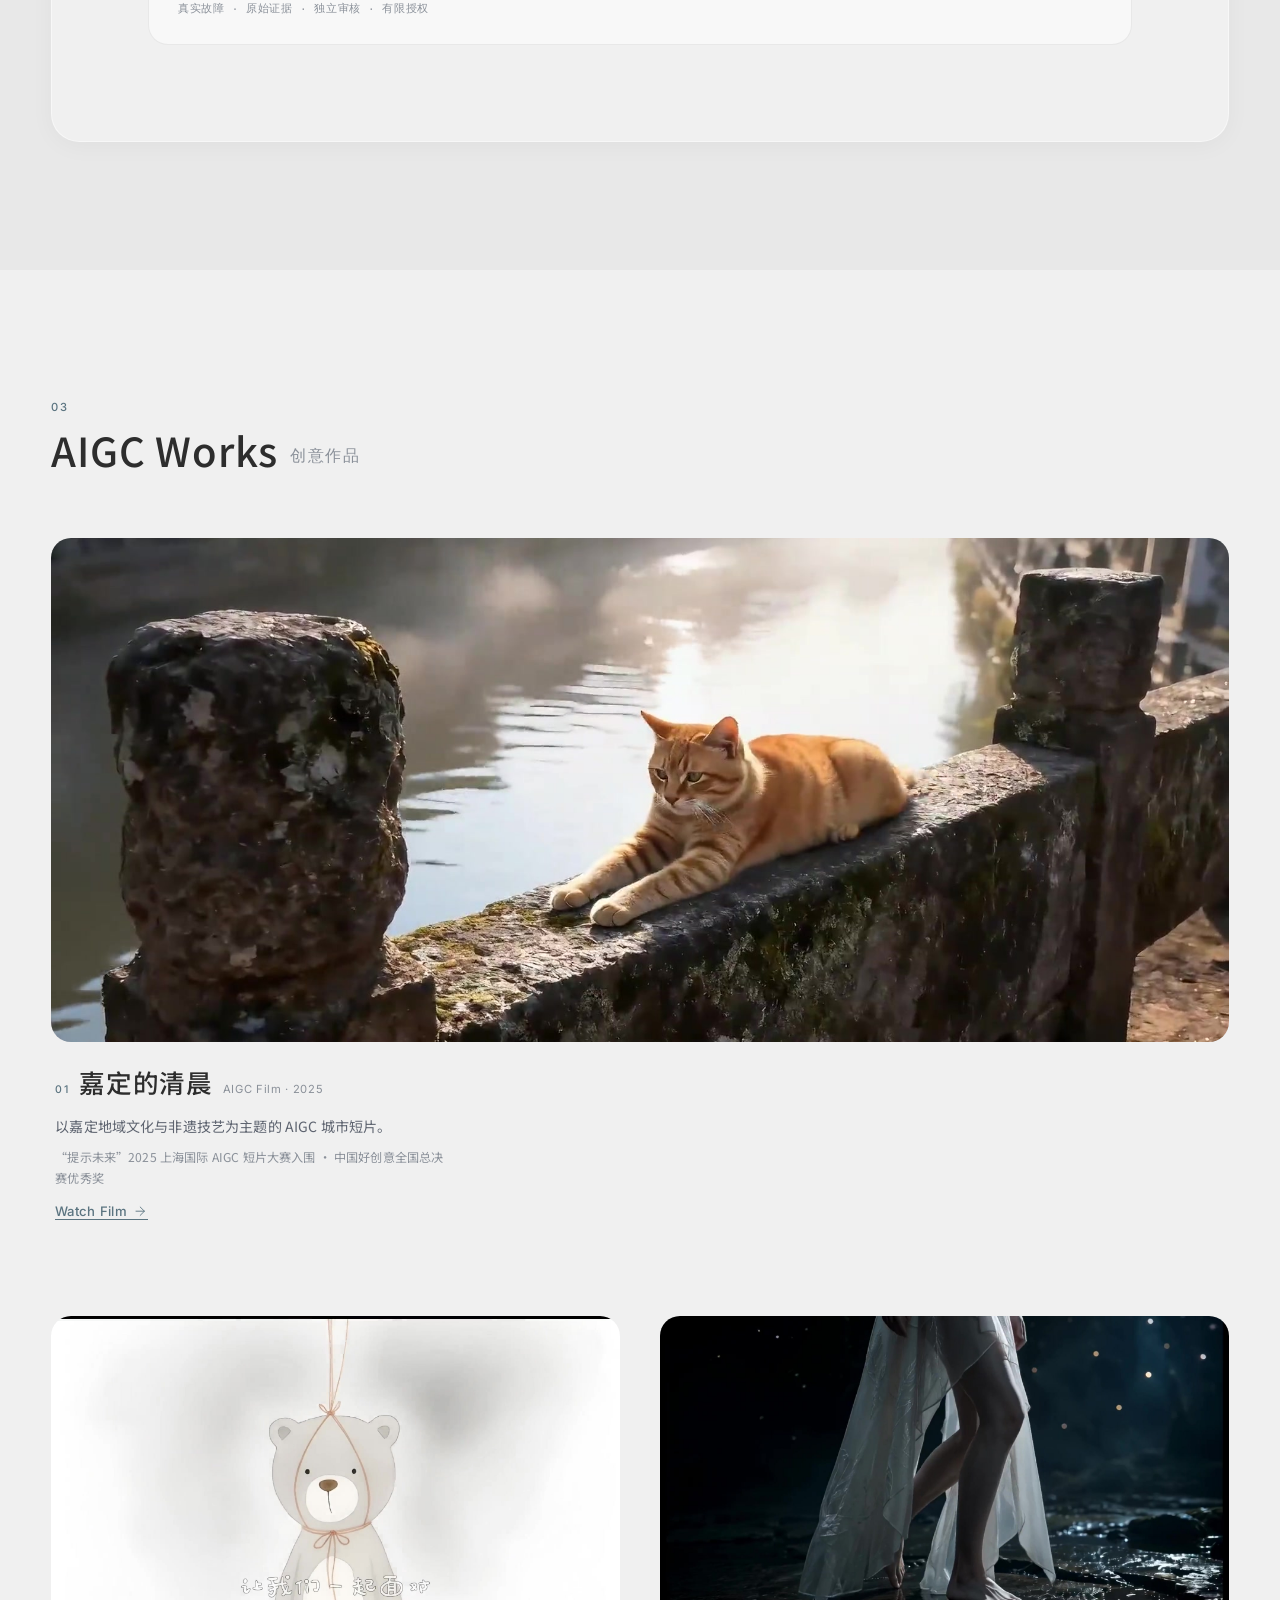
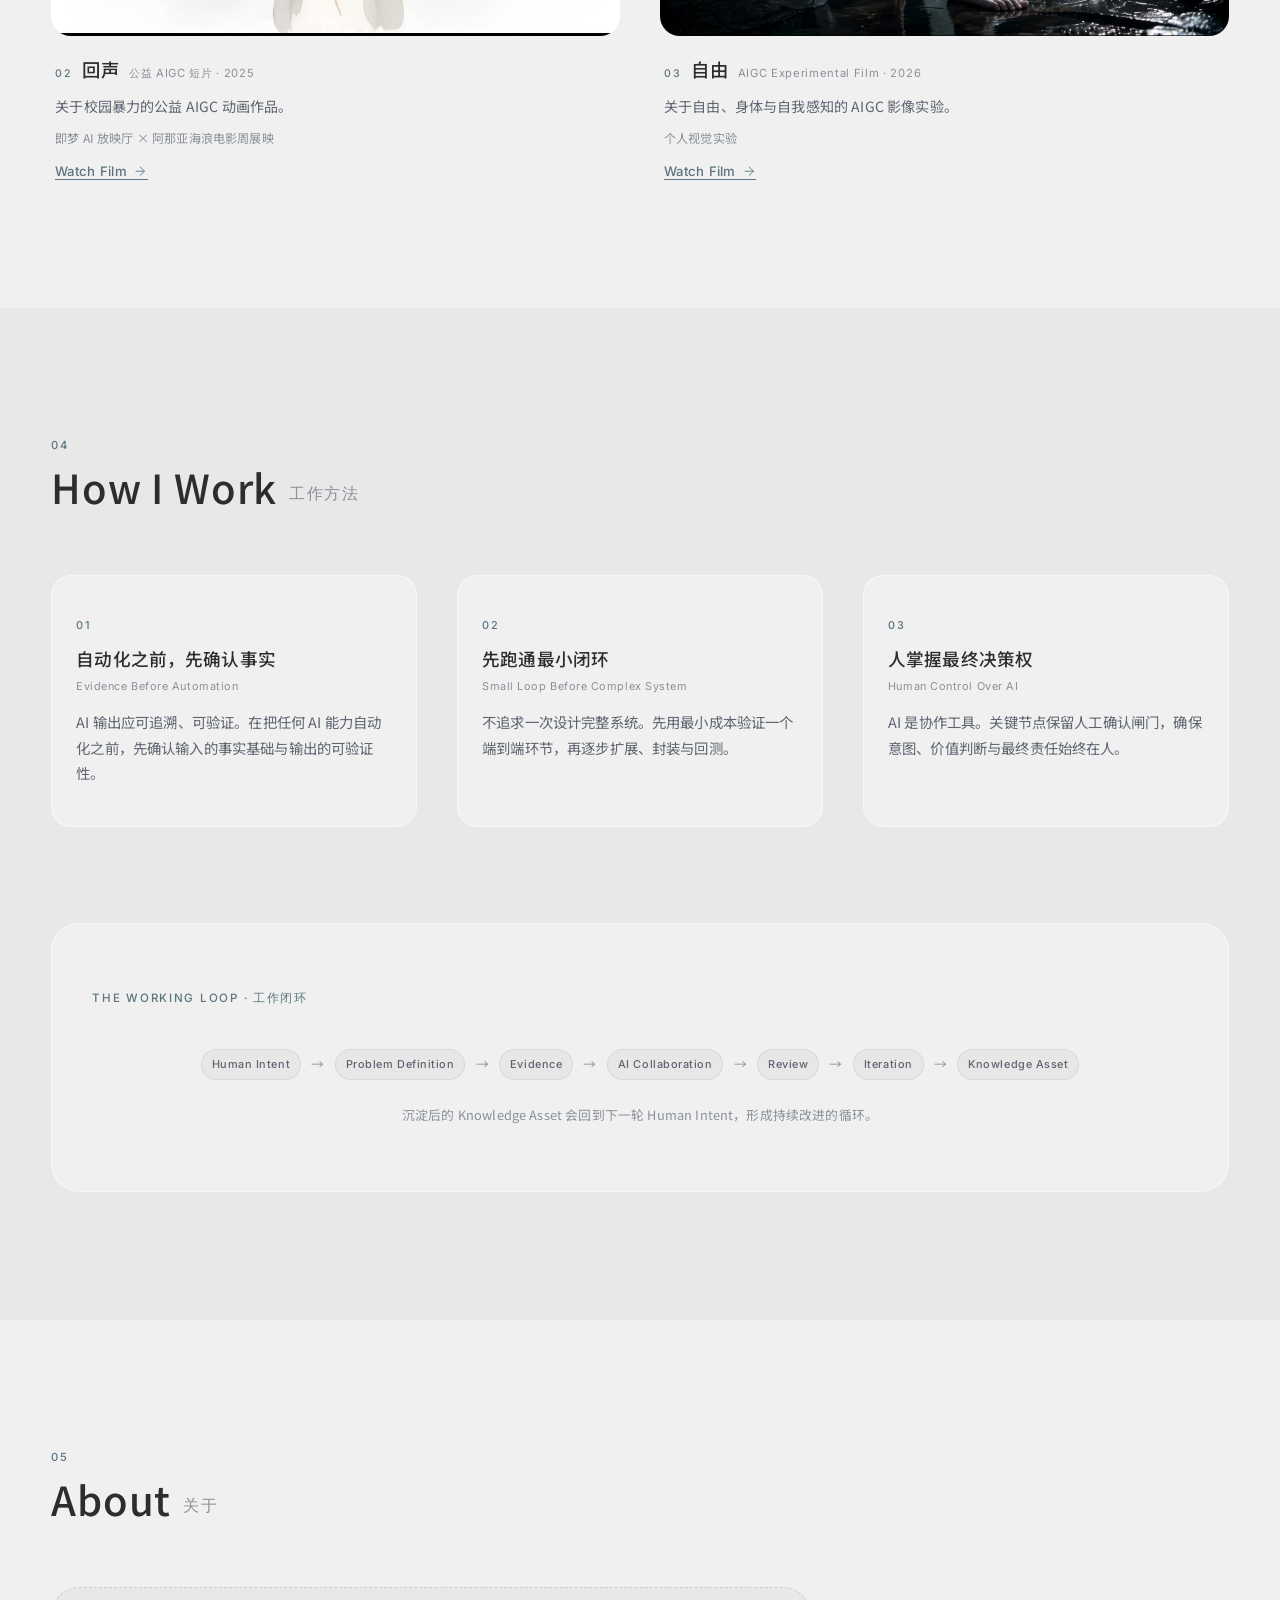
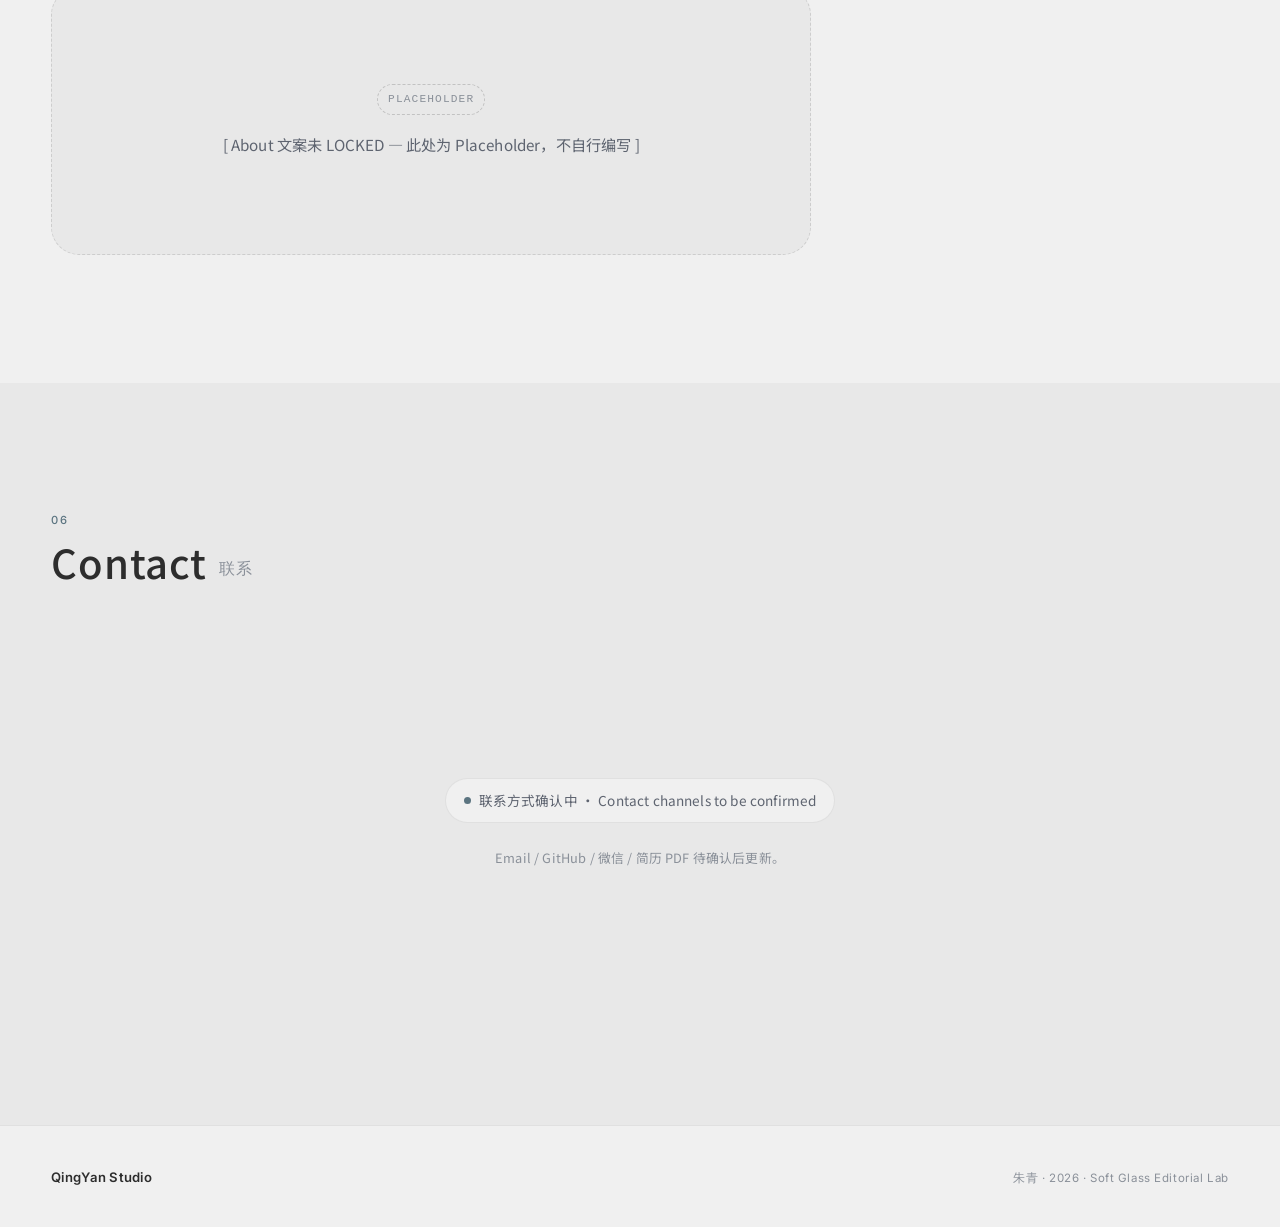
==== commit 413a882a: "Integrate AIGC films and production-ready visuals" ====
--- a/index.html
+++ b/index.html
@@ -161,22 +161,7 @@
           </div>
 
           <aside class="exp-side">
-            <span class="exp-side__label">Media Slot · 待补素材</span>
-            <div class="exp-side__grid">
-              <div data-slot-id="exp-jiuzhou-outcomes">
-                <div class="media-slot">
-                  <span class="media-slot__label">AI 短剧 / 成片截图</span>
-                  <span class="media-slot__status">MEDIA_SLOT</span>
-                </div>
-              </div>
-              <div data-slot-id="exp-jiuzhou-tutorials">
-                <div class="media-slot">
-                  <span class="media-slot__label">关键帧教程 / 团队复用证据</span>
-                  <span class="media-slot__status">MEDIA_SLOT</span>
-                </div>
-              </div>
-            </div>
-            <!-- 9:16 竖屏短剧 Demo 占位（D3：纯占位，不引用 短剧/ 目录旧图） -->
+            <!-- 9:16 竖屏短剧 Demo -->
             <div class="exp-demo">
               <div data-slot-id="exp-jiuzhou-demo">
                 <div class="media-slot">
@@ -321,24 +306,22 @@
           <h2 class="section-title">AIGC Works<small>创意作品</small></h2>
         </header>
 
-        <!-- 三卡结构：feature 全宽 21:9 + a/b 并排；视频源均为安全 placeholder -->
+        <!-- 三卡结构：feature 全宽 21:9 + a/b 并排 -->
         <div class="film-grid film-grid--3up">
 
           <!-- 01 嘉定的清晨 — Feature -->
           <article class="film film--feature reveal">
             <div class="film__media">
-              <div class="media-slot" data-slot-id="aigc-jiading-cover">
-                <span class="media-slot__label">嘉定的清晨 · 封面</span>
-                <span class="media-slot__status">MEDIA_SLOT</span>
-              </div>
+              <div class="media-slot" data-slot-id="aigc-jiading-cover"></div>
             </div>
             <footer class="film__cap">
               <div class="film__title-row">
                 <span class="film__index">01</span>
                 <h3 class="film__title">嘉定的清晨</h3>
-                <span class="film__type">AI 短片 · 2025</span>
-              </div>
-              <p class="film__desc">16 段本地素材已就位，成片待接入。</p>
+                <span class="film__type">AIGC Film · 2025</span>
+              </div>
+              <p class="film__desc">以嘉定地域文化与非遗技艺为主题的 AIGC 城市短片。</p>
+              <p class="film__recog">“提示未来”2025 上海国际 AIGC 短片大赛入围 · 中国好创意全国总决赛优秀奖</p>
               <button class="film__cta" type="button" data-film="aigc-jiading">
                 Watch Film
                 <svg viewBox="0 0 24 24" fill="none" stroke-width="1.5" stroke-linecap="round" stroke-linejoin="round" aria-hidden="true">
@@ -351,18 +334,16 @@
           <!-- 02 回声 -->
           <article class="film film--a reveal">
             <div class="film__media">
-              <div class="media-slot" data-slot-id="aigc-huisheng-cover">
-                <span class="media-slot__label">回声 · 封面</span>
-                <span class="media-slot__status">MEDIA_SLOT</span>
-              </div>
+              <div class="media-slot" data-slot-id="aigc-huisheng-cover"></div>
             </div>
             <footer class="film__cap">
               <div class="film__title-row">
                 <span class="film__index">02</span>
                 <h3 class="film__title">回声</h3>
-                <span class="film__type">AI 短片</span>
-              </div>
-              <p class="film__desc">作品信息待补充。</p>
+                <span class="film__type">公益 AIGC 短片 · 2025</span>
+              </div>
+              <p class="film__desc">关于校园暴力的公益 AIGC 动画作品。</p>
+              <p class="film__recog">即梦 AI 放映厅 × 阿那亚海浪电影周展映</p>
               <button class="film__cta" type="button" data-film="aigc-huisheng">
                 Watch Film
                 <svg viewBox="0 0 24 24" fill="none" stroke-width="1.5" stroke-linecap="round" stroke-linejoin="round" aria-hidden="true">
@@ -375,18 +356,16 @@
           <!-- 03 自由 -->
           <article class="film film--b reveal">
             <div class="film__media">
-              <div class="media-slot" data-slot-id="aigc-ziyou-cover">
-                <span class="media-slot__label">自由 · 封面</span>
-                <span class="media-slot__status">MEDIA_SLOT</span>
-              </div>
+              <div class="media-slot" data-slot-id="aigc-ziyou-cover"></div>
             </div>
             <footer class="film__cap">
               <div class="film__title-row">
                 <span class="film__index">03</span>
                 <h3 class="film__title">自由</h3>
-                <span class="film__type">AIGC 预告片 · 90″</span>
-              </div>
-              <p class="film__desc">已产出成片（trailer-final.mp4），待接入。</p>
+                <span class="film__type">AIGC Experimental Film · 2026</span>
+              </div>
+              <p class="film__desc">关于自由、身体与自我感知的 AIGC 影像实验。</p>
+              <p class="film__recog">个人视觉实验</p>
               <button class="film__cta" type="button" data-film="aigc-ziyou">
                 Watch Film
                 <svg viewBox="0 0 24 24" fill="none" stroke-width="1.5" stroke-linecap="round" stroke-linejoin="round" aria-hidden="true">
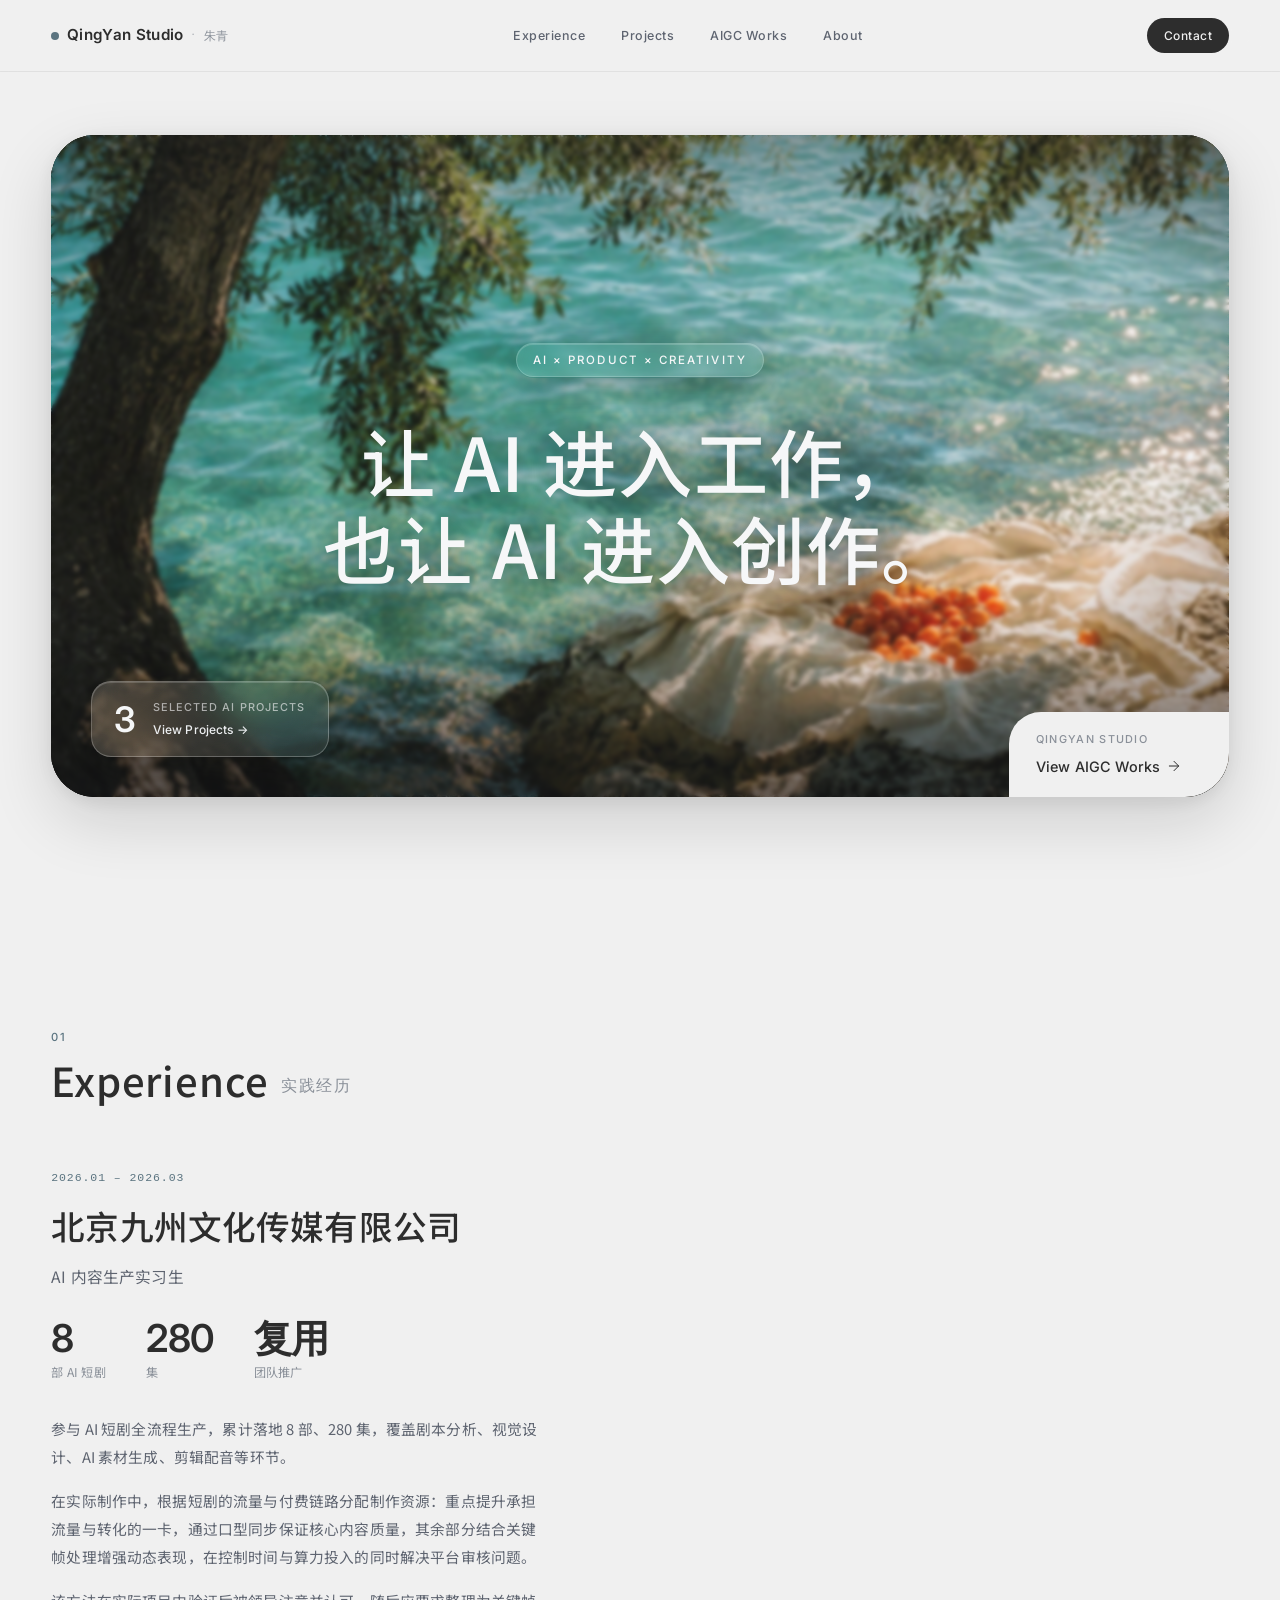
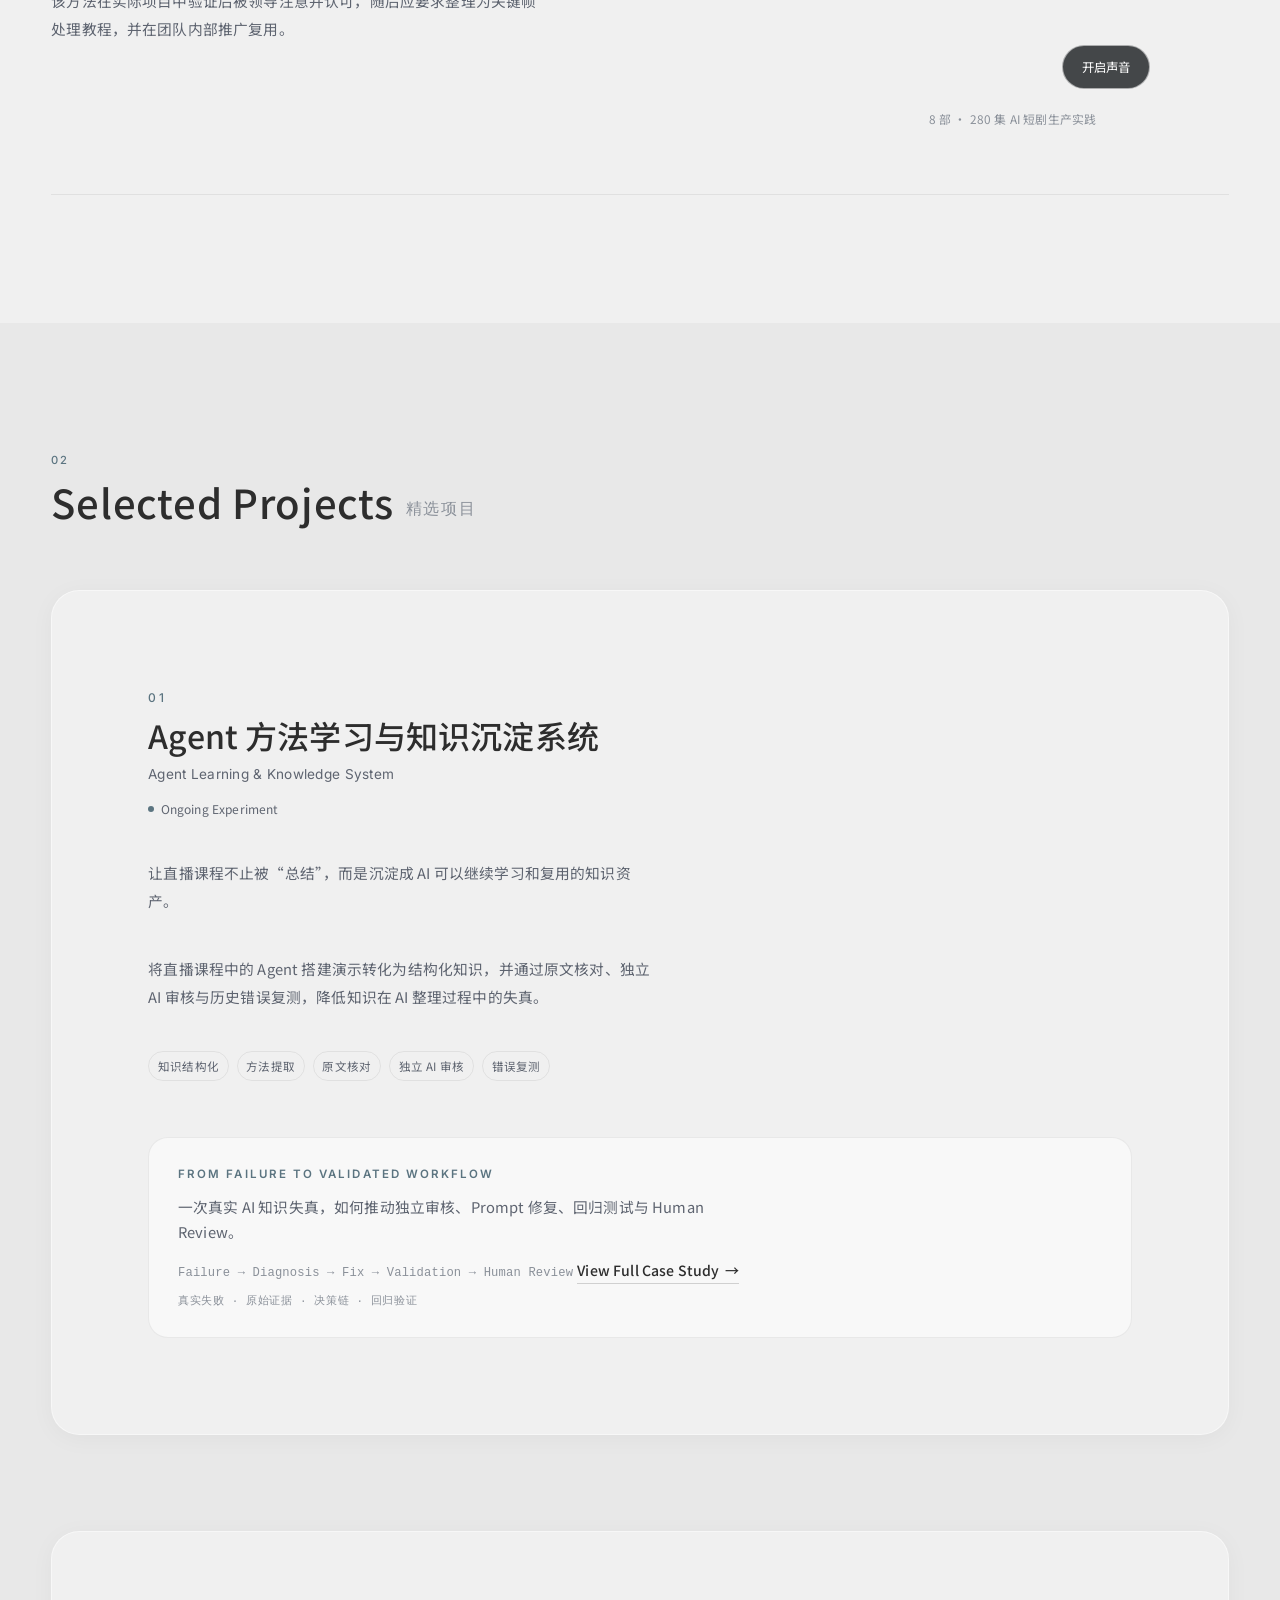
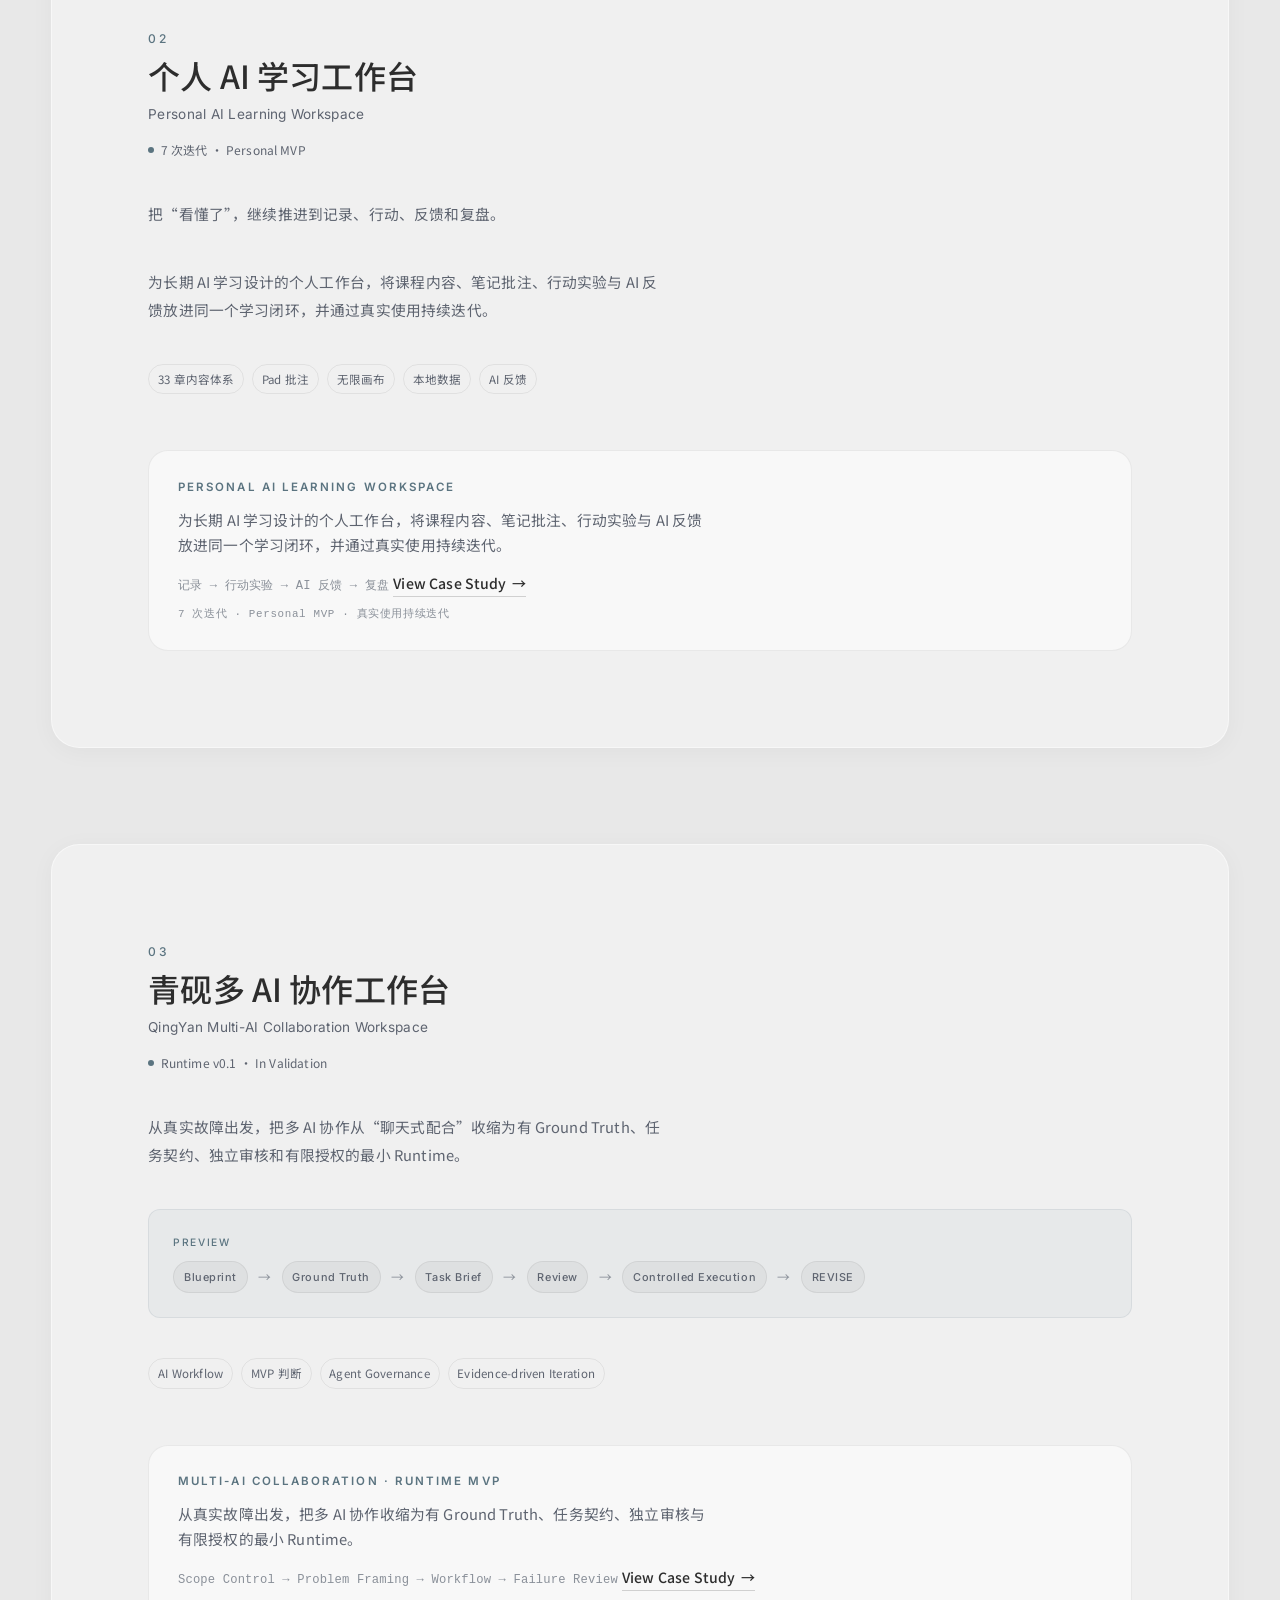
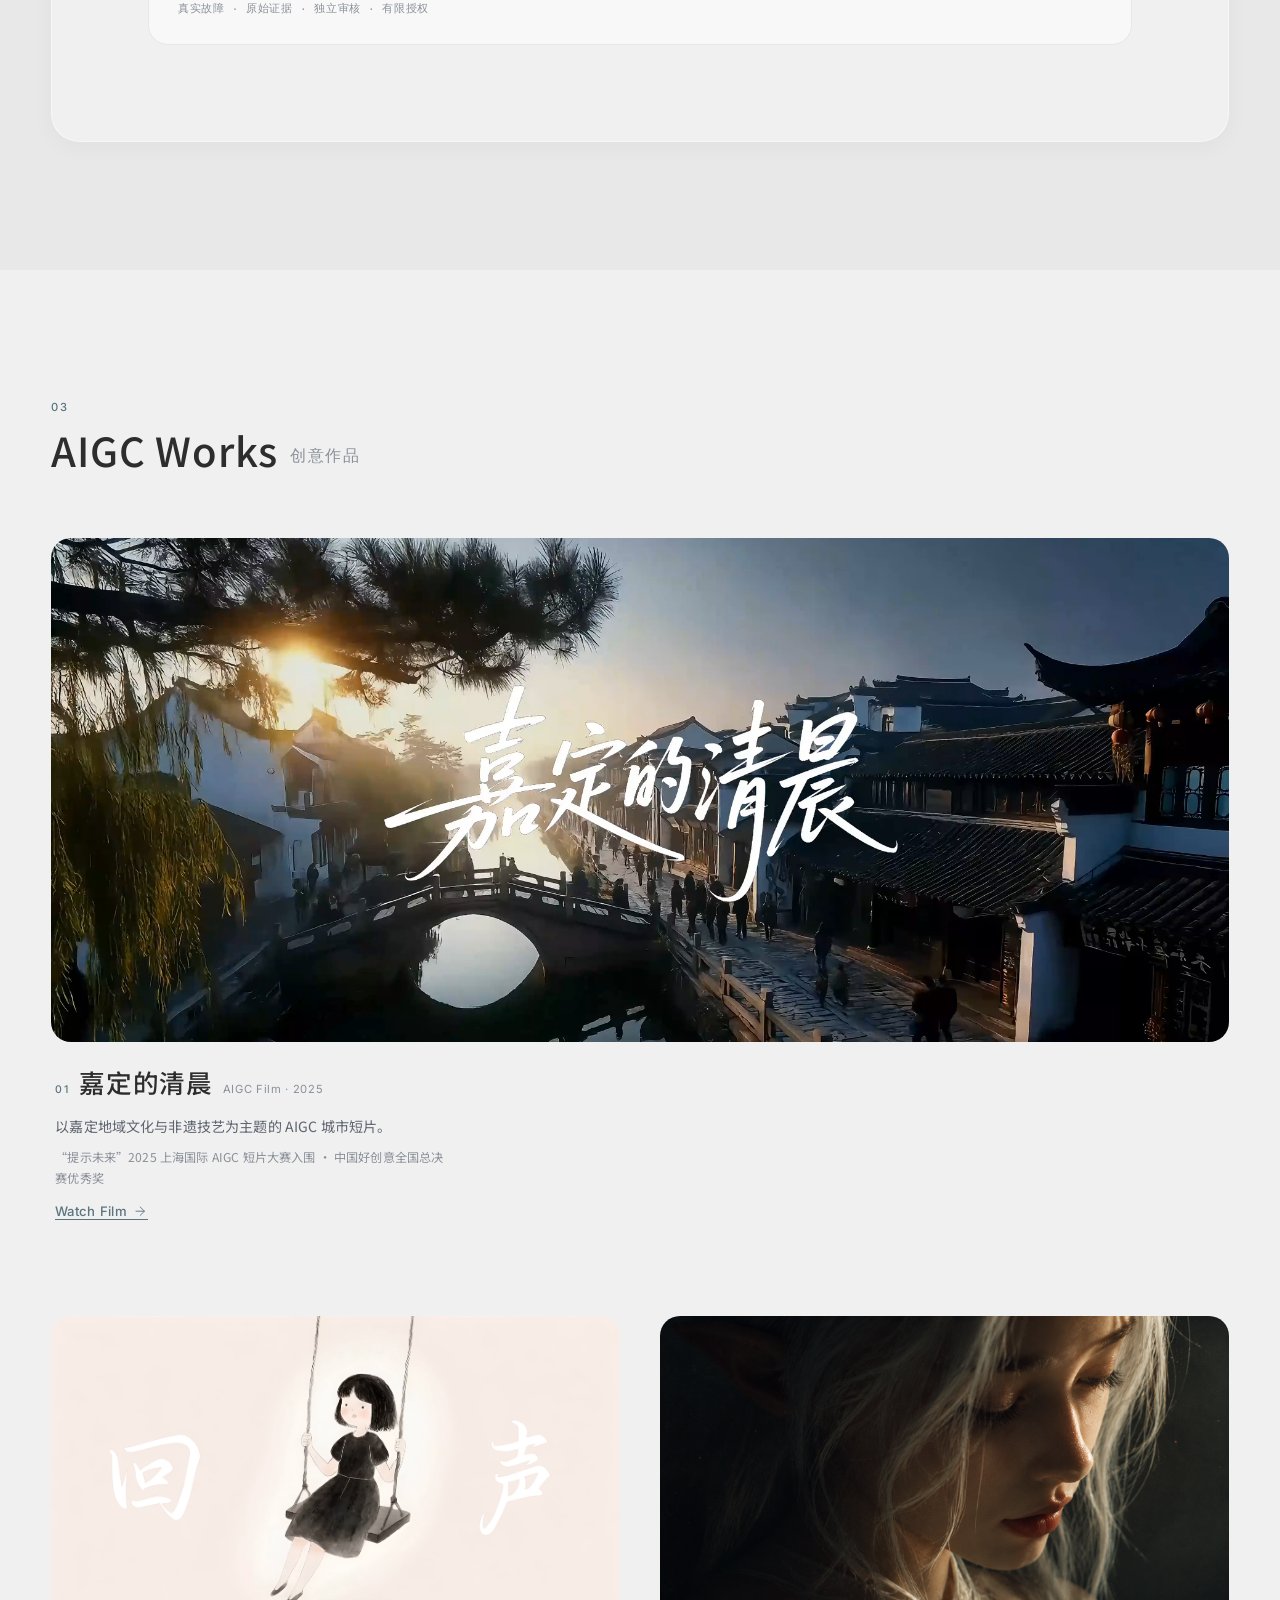
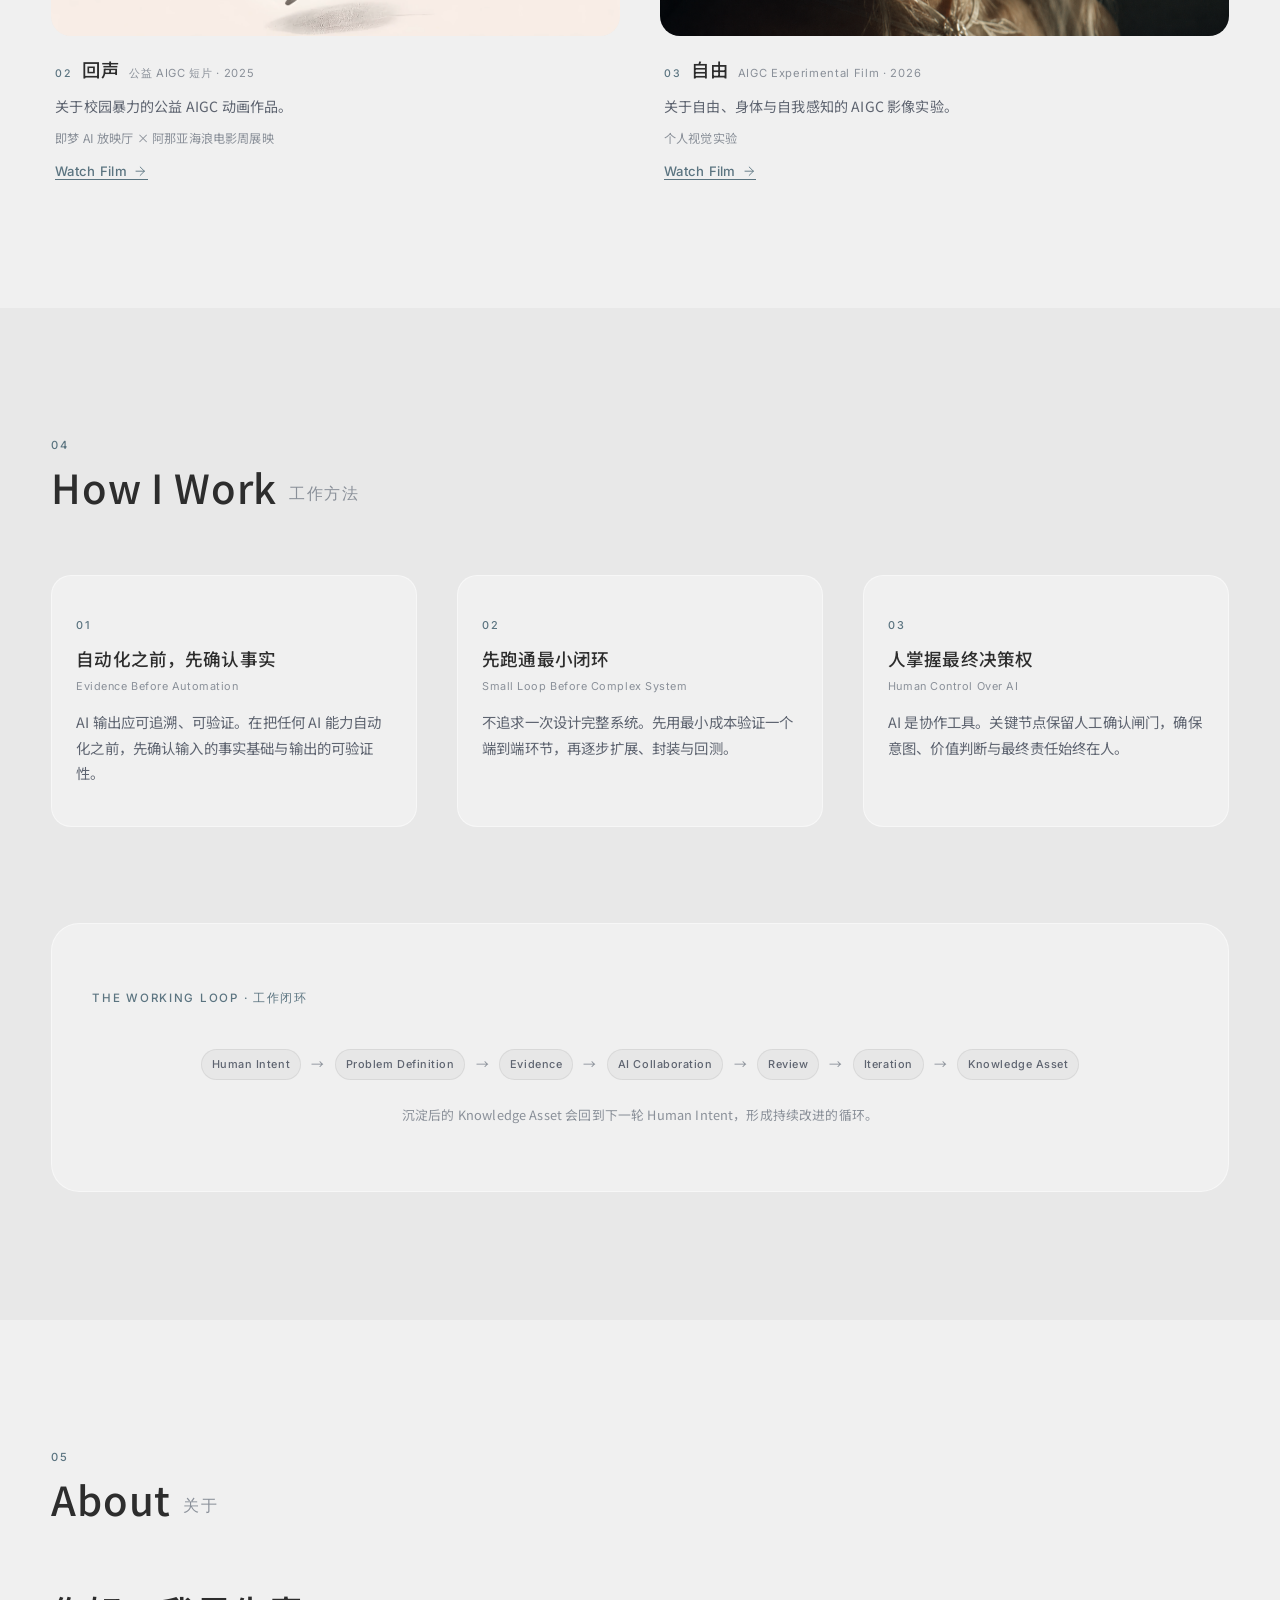
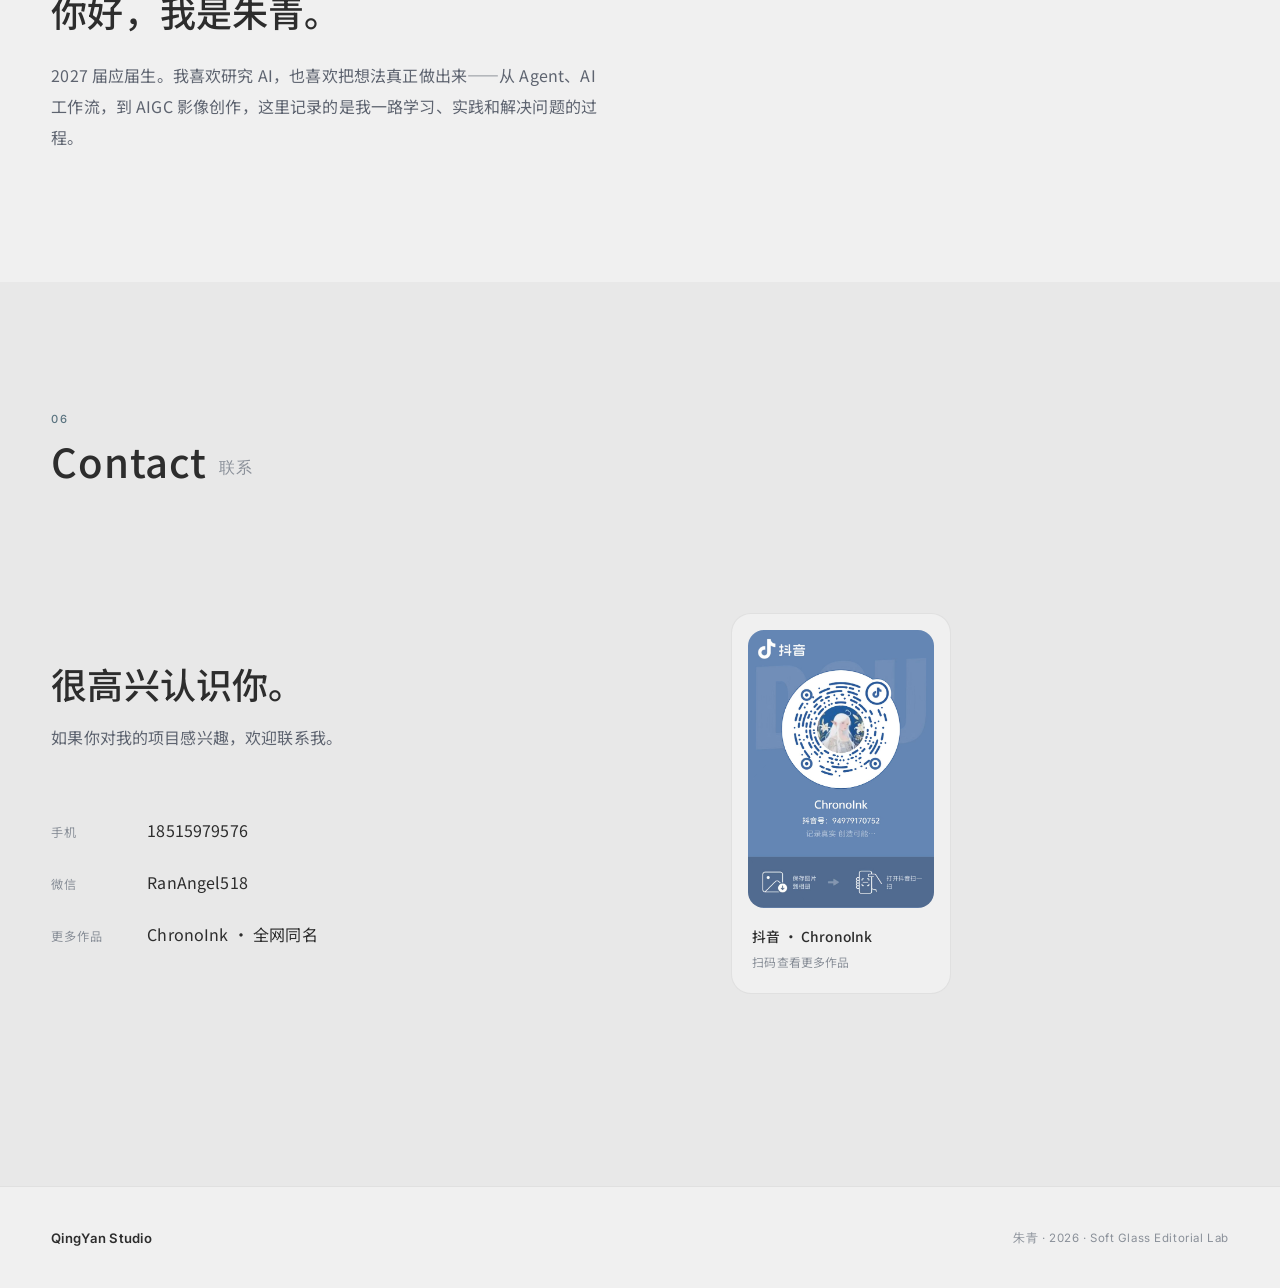
==== commit d771fdcb: "feat: finalize portfolio media about and contact" ====
--- a/index.html
+++ b/index.html
@@ -439,7 +439,7 @@
 
 
     <!-- ================================================================
-         05 · ABOUT — 文案未 LOCKED，使用 Placeholder
+         05 · ABOUT — 关于
          ================================================================ -->
     <section class="section" id="about">
       <div class="container">
@@ -449,9 +449,9 @@
         </header>
 
         <div class="about-content">
-          <div class="about-placeholder reveal">
-            <span class="placeholder-mark">PLACEHOLDER</span>
-            <p>[ About 文案未 LOCKED — 此处为 Placeholder，不自行编写 ]</p>
+          <div class="about-copy reveal">
+            <p class="about-copy__intro">你好，我是朱青。</p>
+            <p class="about-copy__body">2027 届应届生。我喜欢研究 AI，也喜欢把想法真正做出来——从 Agent、AI 工作流，到 AIGC 影像创作，这里记录的是我一路学习、实践和解决问题的过程。</p>
           </div>
         </div>
       </div>
@@ -469,10 +469,33 @@
         </header>
 
         <div class="contact reveal">
-          <p class="contact__status">
-            联系方式确认中 · Contact channels to be confirmed
-          </p>
-          <p class="contact__note">Email / GitHub / 微信 / 简历 PDF 待确认后更新。</p>
+          <div class="contact__main">
+            <p class="contact__intro">很高兴认识你。</p>
+            <p class="contact__body">如果你对我的项目感兴趣，欢迎联系我。</p>
+
+            <dl class="contact__details">
+              <div class="contact__item">
+                <dt>手机</dt>
+                <dd><a href="tel:18515979576">18515979576</a></dd>
+              </div>
+              <div class="contact__item">
+                <dt>微信</dt>
+                <dd>RanAngel518</dd>
+              </div>
+              <div class="contact__item">
+                <dt>更多作品</dt>
+                <dd>ChronoInk · 全网同名</dd>
+              </div>
+            </dl>
+          </div>
+
+          <figure class="contact__qr">
+            <img src="assets/images/contact/douyin-chronoink.jpg" alt="抖音 ChronoInk 二维码" loading="lazy">
+            <figcaption>
+              <strong>抖音 · ChronoInk</strong>
+              <span>扫码查看更多作品</span>
+            </figcaption>
+          </figure>
         </div>
       </div>
     </section>
--- a/assets/css/v2.css
+++ b/assets/css/v2.css
@@ -1393,67 +1393,118 @@
   max-width: 760px;
 }
 
-.about-placeholder {
-  border: 1px dashed var(--c-border-medium);
-  border-radius: var(--r-card-lg);
-  padding: var(--space-2xl) var(--space-xl);
-  background: var(--c-page-alt);
-  display: flex;
-  flex-direction: column;
-  align-items: center;
-  gap: 1rem;
-  text-align: center;
-}
-
-.placeholder-mark {
-  font-family: var(--font-mono);
-  font-size: 0.7rem;
-  color: var(--c-muted);
-  letter-spacing: 0.1em;
-  border: 1px dashed var(--c-border-strong);
-  padding: 0.4em 0.9em;
-  border-radius: var(--r-pill);
-  display: inline-block;
-}
-
-.about-placeholder p {
-  font-size: 0.95rem;
+.about-copy__intro,
+.contact__intro {
+  margin: 0;
+  font-family: var(--font-serif-zh);
+  font-size: clamp(1.55rem, 3vw, 2.25rem);
+  font-weight: 500;
+  line-height: 1.35;
+  color: var(--c-primary);
+}
+
+.about-copy__body {
+  margin: var(--space-md) 0 0;
+  max-width: 62ch;
+  font-size: 1rem;
   color: var(--c-secondary);
+  line-height: 1.95;
 }
 
 /* --- Contact --- */
 .contact {
-  text-align: center;
-  padding-block: var(--space-3xl);
-  display: flex;
-  flex-direction: column;
+  display: grid;
+  grid-template-columns: minmax(0, 1fr) 220px;
   align-items: center;
+  gap: clamp(var(--space-xl), 6vw, var(--space-3xl));
+  max-width: 900px;
+  padding-block: var(--space-xl);
+}
+
+.contact__body {
+  margin: var(--space-sm) 0 0;
+  font-size: 1rem;
+  color: var(--c-secondary);
+  line-height: 1.8;
+}
+
+.contact__details {
+  display: grid;
   gap: var(--space-md);
-}
-
-.contact__status {
-  display: inline-flex;
-  align-items: center;
-  gap: 0.5rem;
-  font-size: 0.85rem;
-  color: var(--c-secondary);
+  margin: var(--space-xl) 0 0;
+}
+
+.contact__item {
+  display: grid;
+  grid-template-columns: 5rem minmax(0, 1fr);
+  gap: var(--space-sm);
+  align-items: baseline;
+}
+
+.contact__item dt {
+  font-size: 0.76rem;
+  color: var(--c-muted);
+  letter-spacing: 0.08em;
+}
+
+.contact__item dd {
+  margin: 0;
+  color: var(--c-primary);
+  overflow-wrap: anywhere;
+}
+
+.contact__item a {
+  color: inherit;
+  text-decoration: none;
+}
+
+.contact__item a:hover,
+.contact__item a:focus-visible {
+  color: var(--c-accent);
+}
+
+.contact__qr {
+  margin: 0;
+  padding: var(--space-sm);
+  border: var(--border-subtle);
+  border-radius: var(--r-card);
   background: var(--c-page);
-  border: var(--border-subtle);
-  padding: 0.7em 1.3em;
-  border-radius: var(--r-pill);
-}
-
-.contact__status::before {
-  content: "";
-  width: 7px;
-  height: 7px;
-  border-radius: 50%;
-  background: var(--c-accent);
-}
-
-.contact__note {
-  font-size: 0.8rem;
+}
+
+.contact__qr img {
+  display: block;
+  width: 100%;
+  height: auto;
+  object-fit: contain;
+  border-radius: calc(var(--r-card) - 4px);
+}
+
+.contact__qr figcaption {
+  display: grid;
+  gap: 0.25rem;
+  padding: var(--space-sm) 0.25rem 0.25rem;
+}
+
+.contact__qr strong {
+  font-size: 0.86rem;
+  font-weight: 500;
+  color: var(--c-primary);
+}
+
+.contact__qr span {
+  font-size: 0.74rem;
   color: var(--c-muted);
+}
+
+@media (max-width: 640px) {
+  .contact {
+    grid-template-columns: 1fr;
+    align-items: start;
+  }
+
+  .contact__qr {
+    width: min(100%, 210px);
+  }
 }
 
 
@@ -1865,6 +1916,33 @@
   object-fit: cover;
 }
 
+.exp-demo__audio-toggle {
+  position: absolute;
+  right: 0.75rem;
+  bottom: 0.75rem;
+  z-index: 2;
+  min-width: 5.5rem;
+  min-height: 44px;
+  padding: 0.65rem 0.9rem;
+  border: 1px solid rgba(255, 255, 255, 0.55);
+  border-radius: var(--r-pill);
+  background: rgba(20, 24, 26, 0.78);
+  color: #fff;
+  font-family: var(--font-zh);
+  font-size: 0.78rem;
+  line-height: 1;
+  cursor: pointer;
+  backdrop-filter: blur(8px);
+  -webkit-backdrop-filter: blur(8px);
+}
+
+.exp-demo__audio-toggle:hover,
+.exp-demo__audio-toggle:focus-visible {
+  background: rgba(20, 24, 26, 0.92);
+  outline: 2px solid #fff;
+  outline-offset: 2px;
+}
+
 .exp-demo__note {
   margin-top: 0.5rem;
   text-align: center;
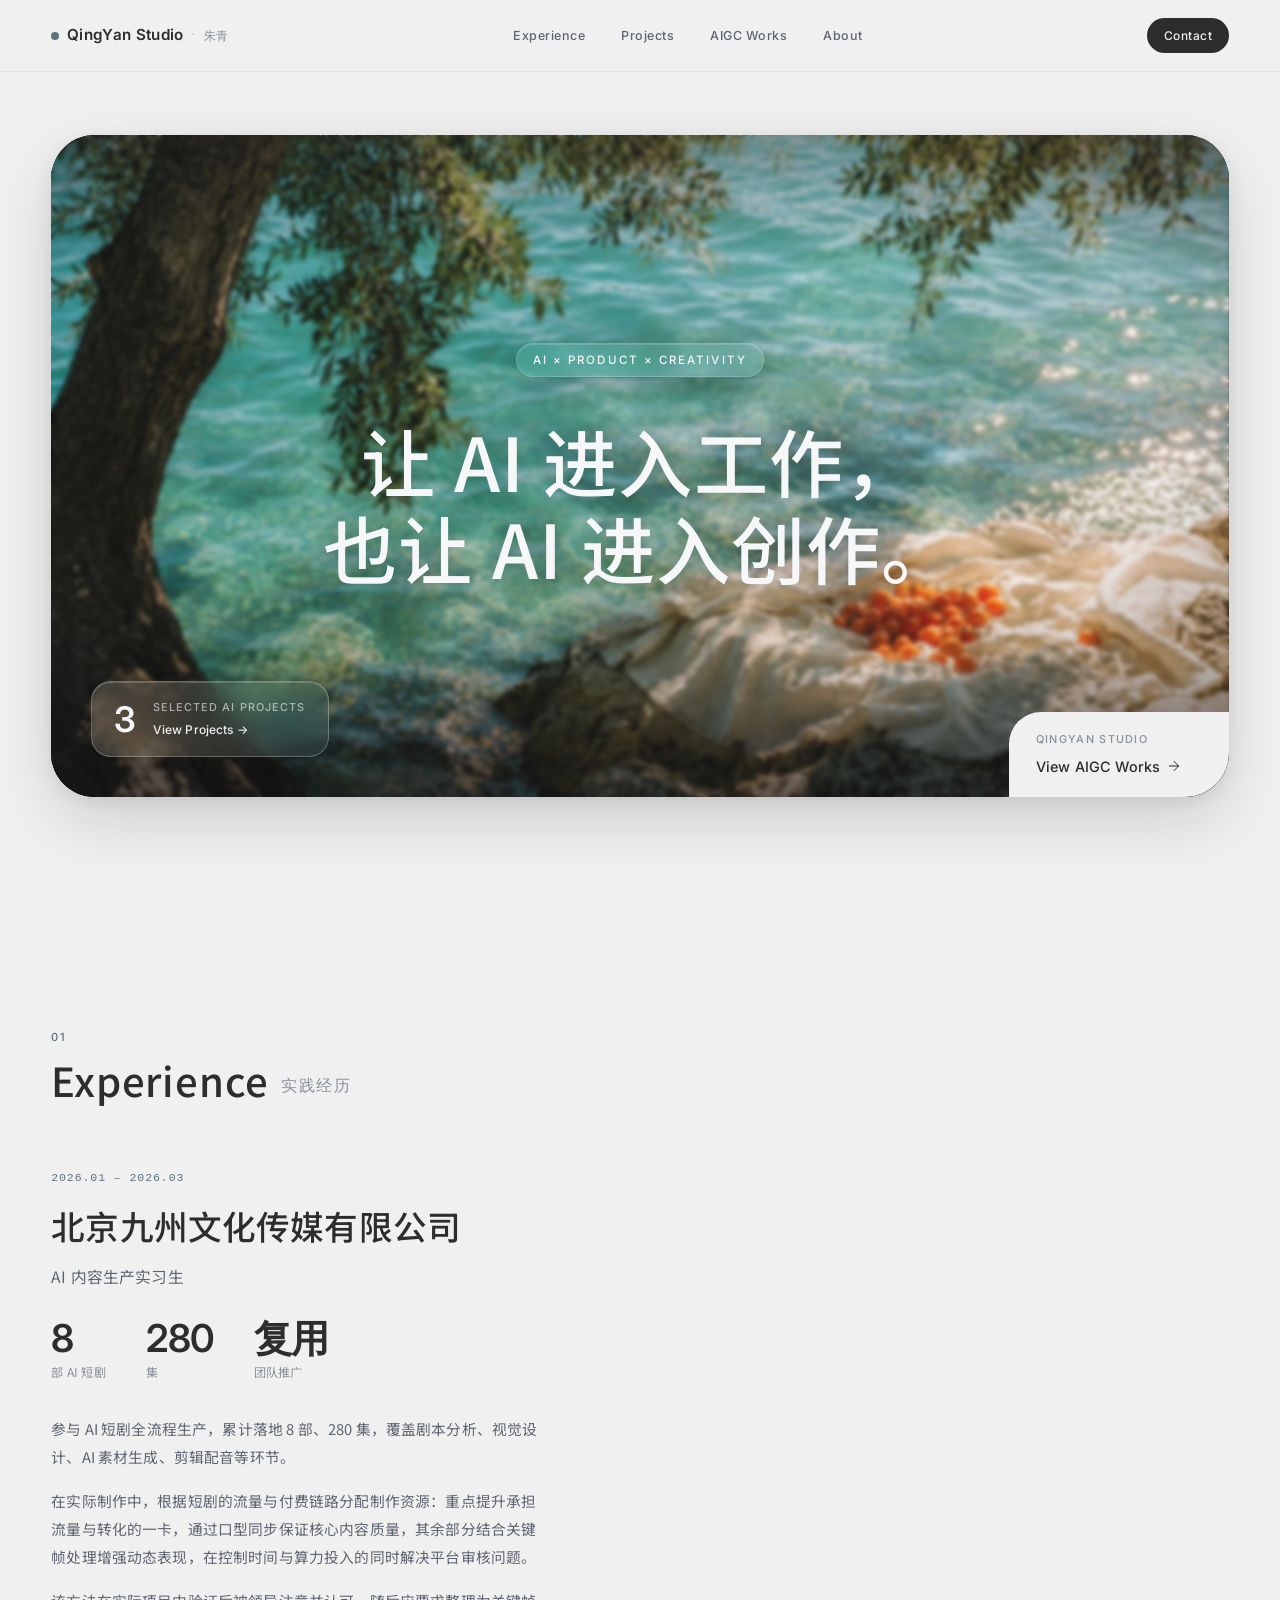
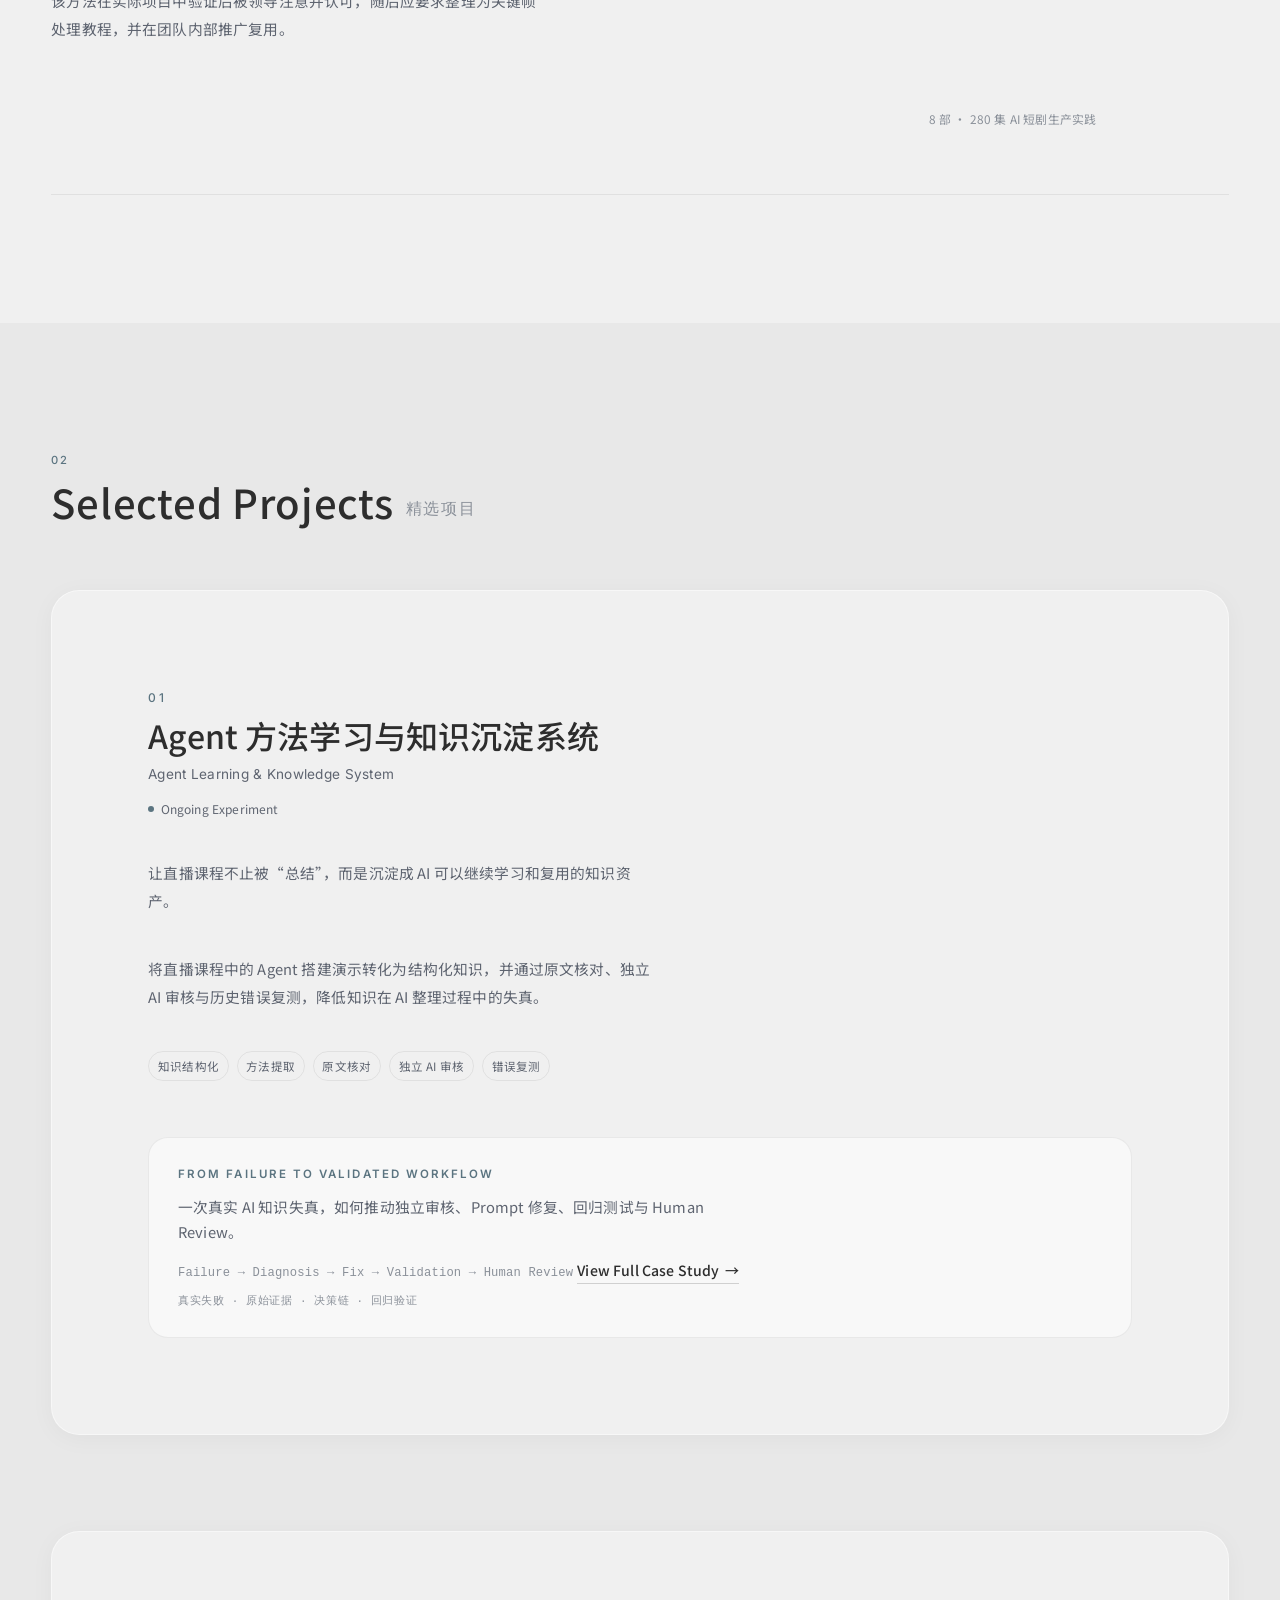
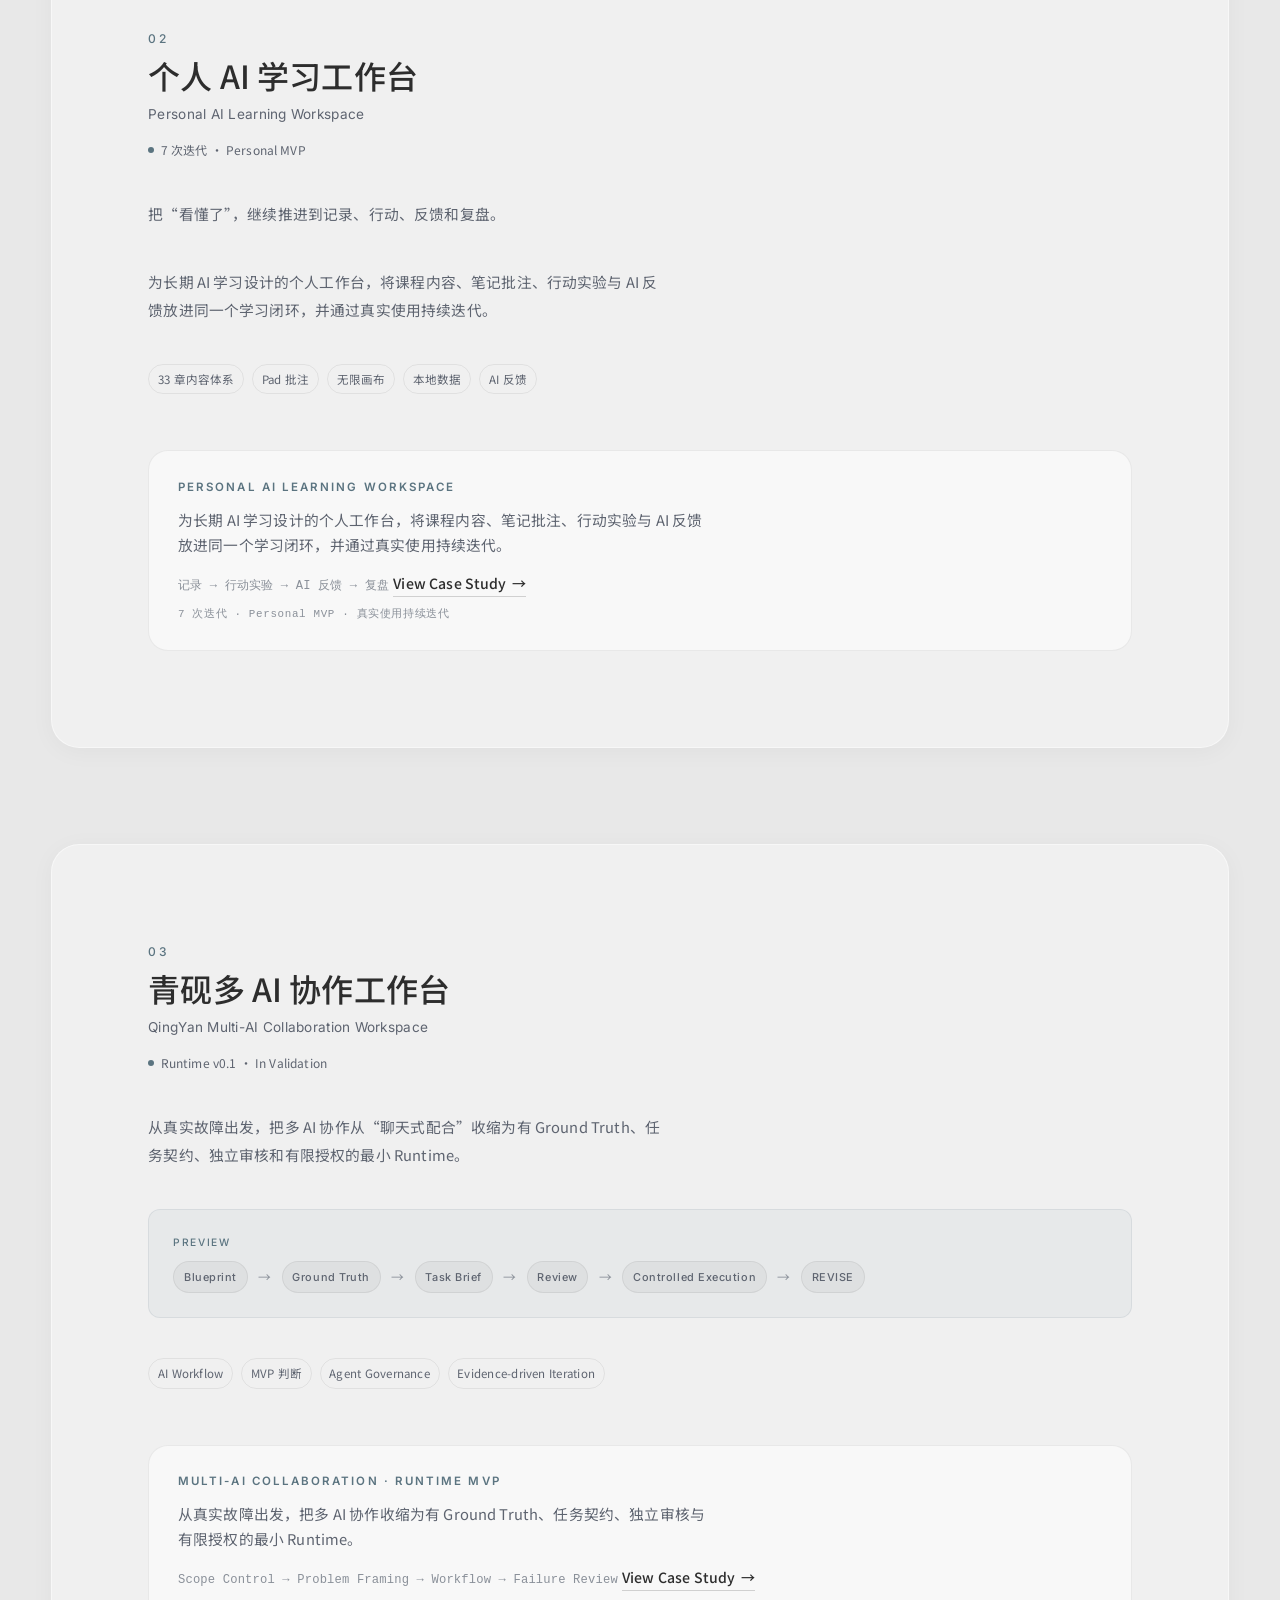
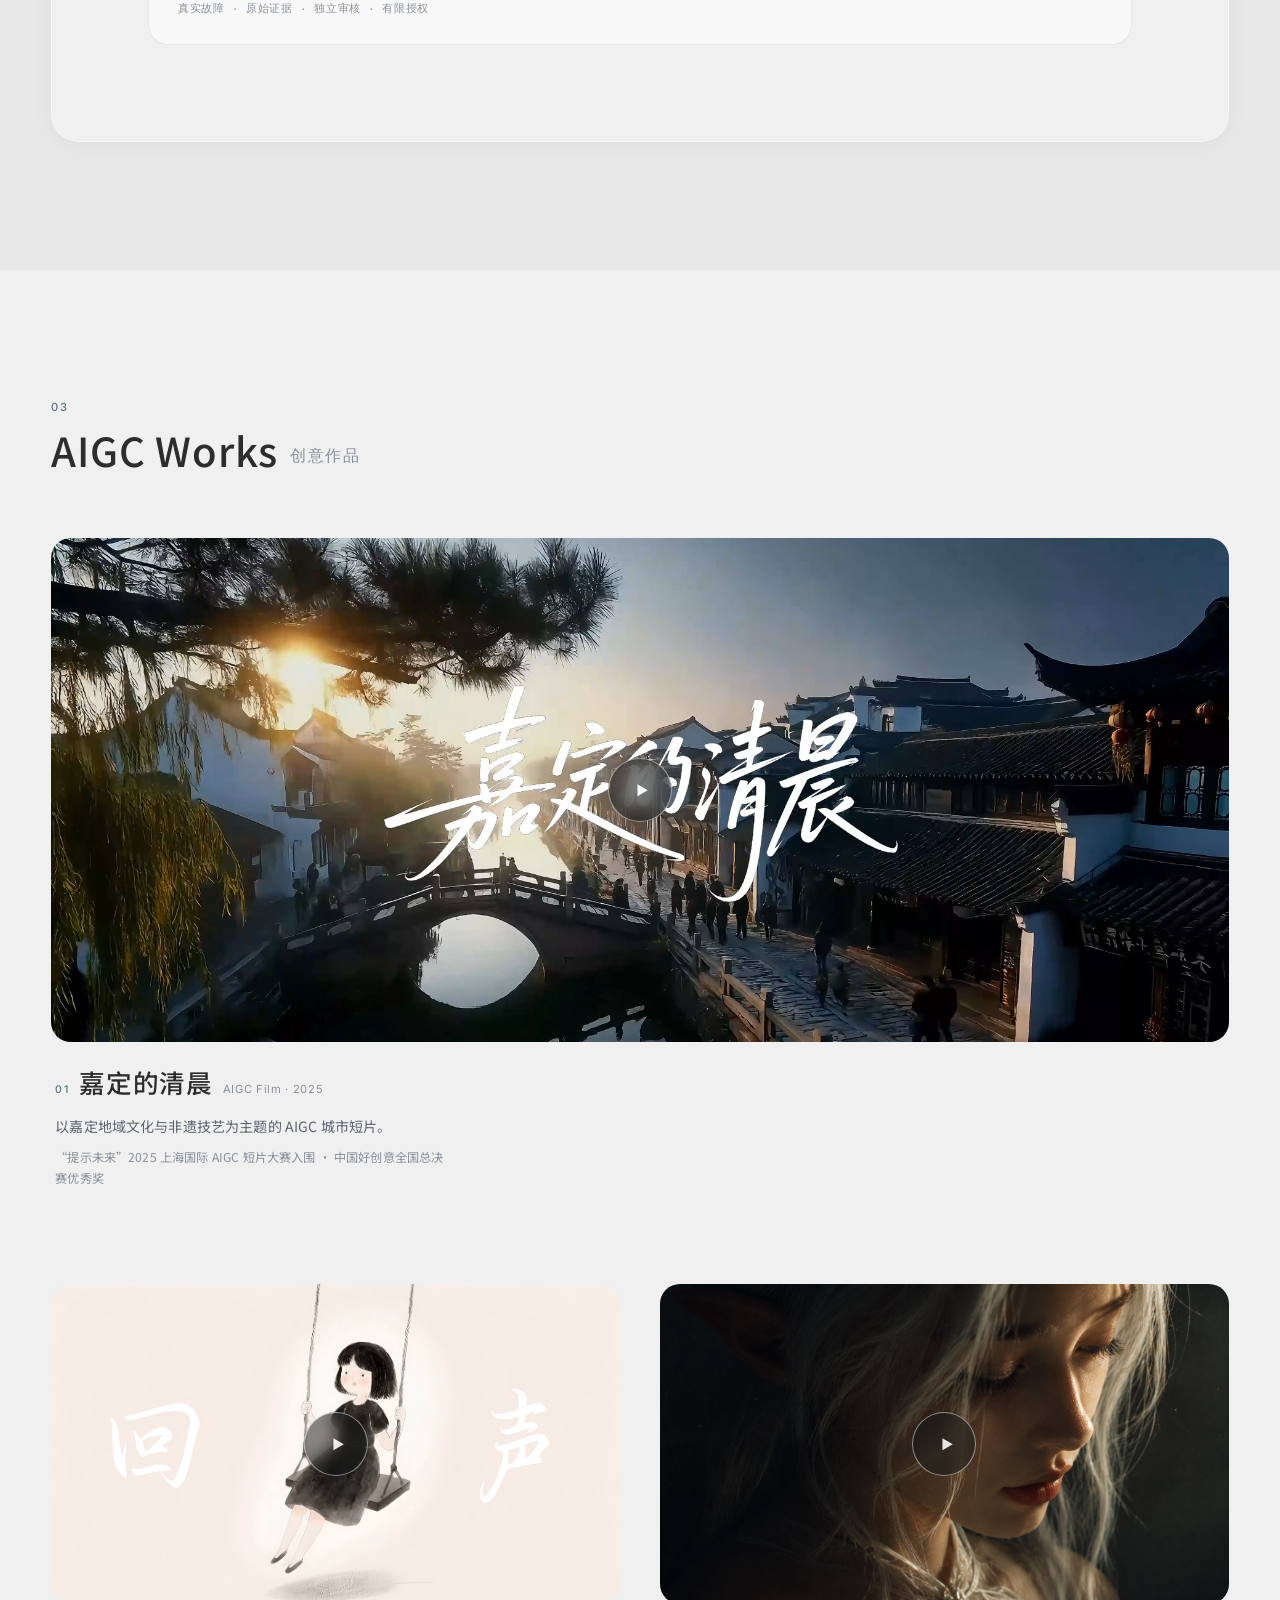
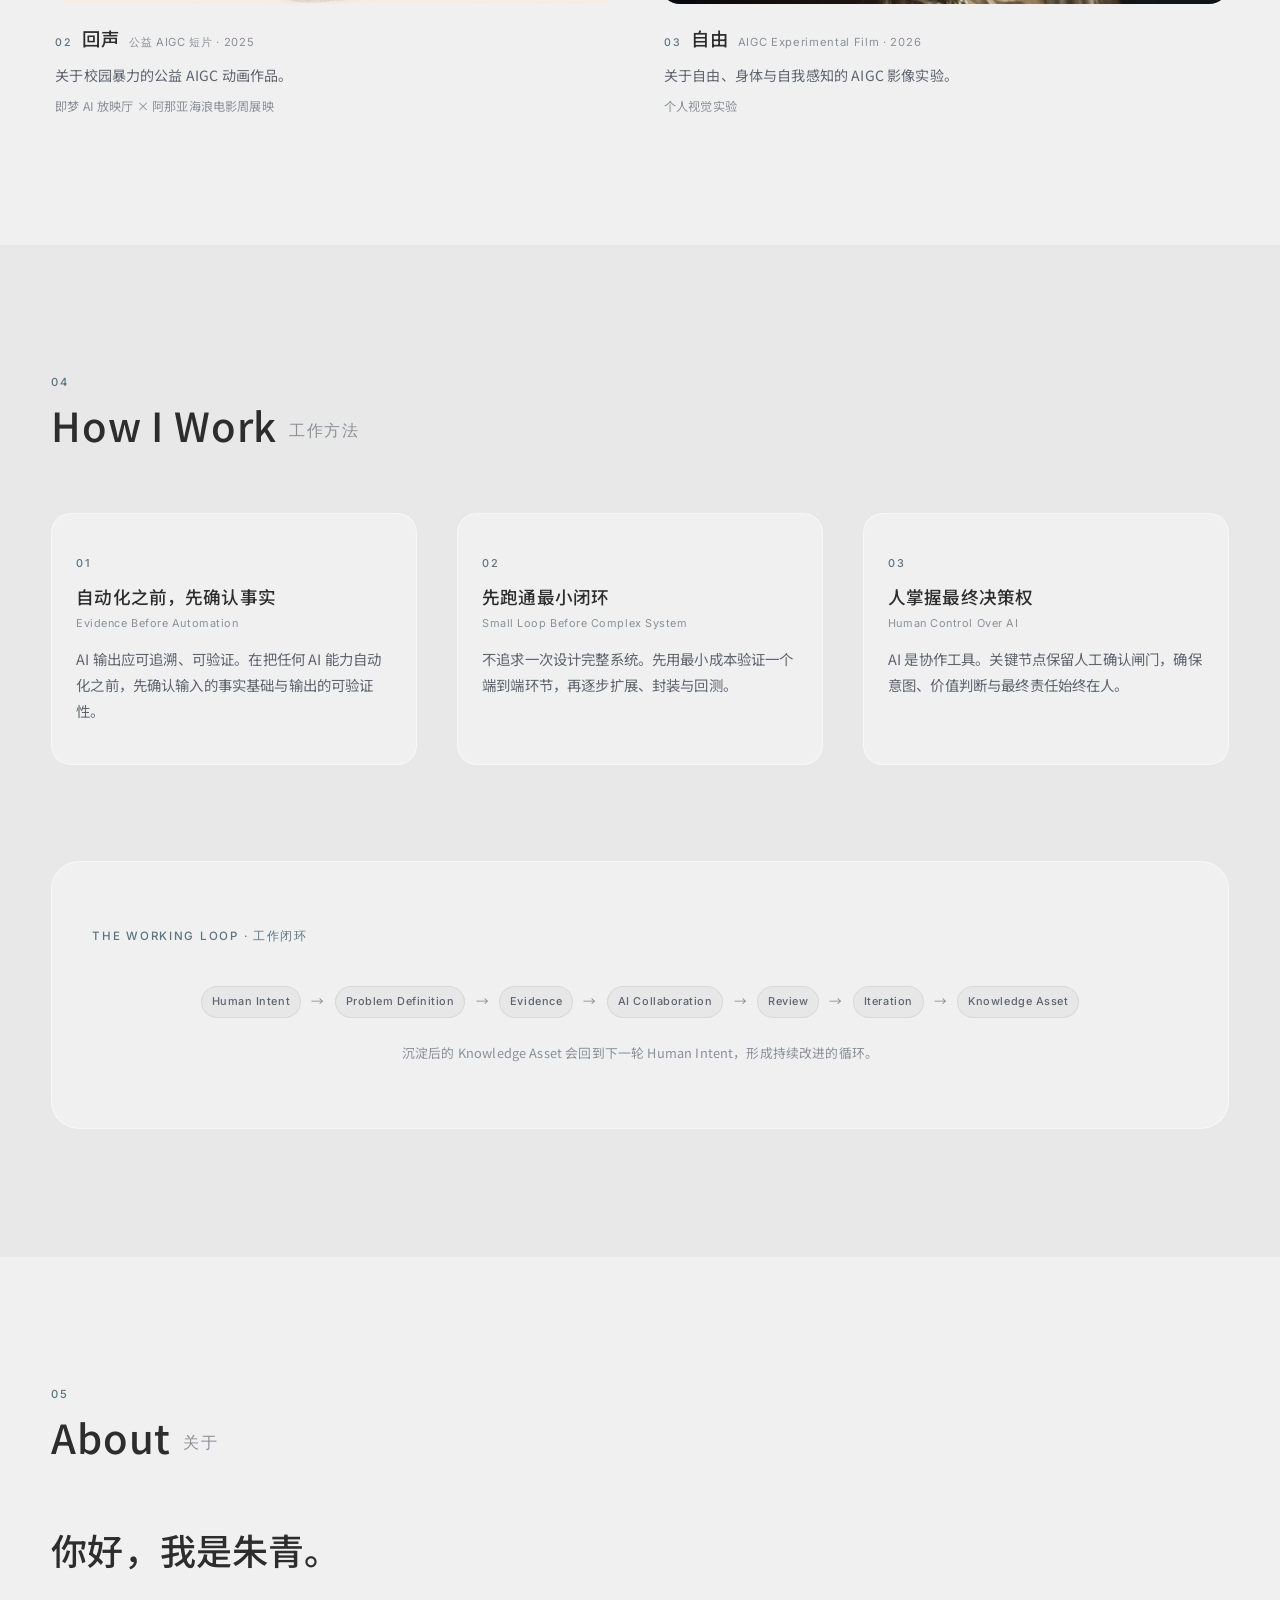
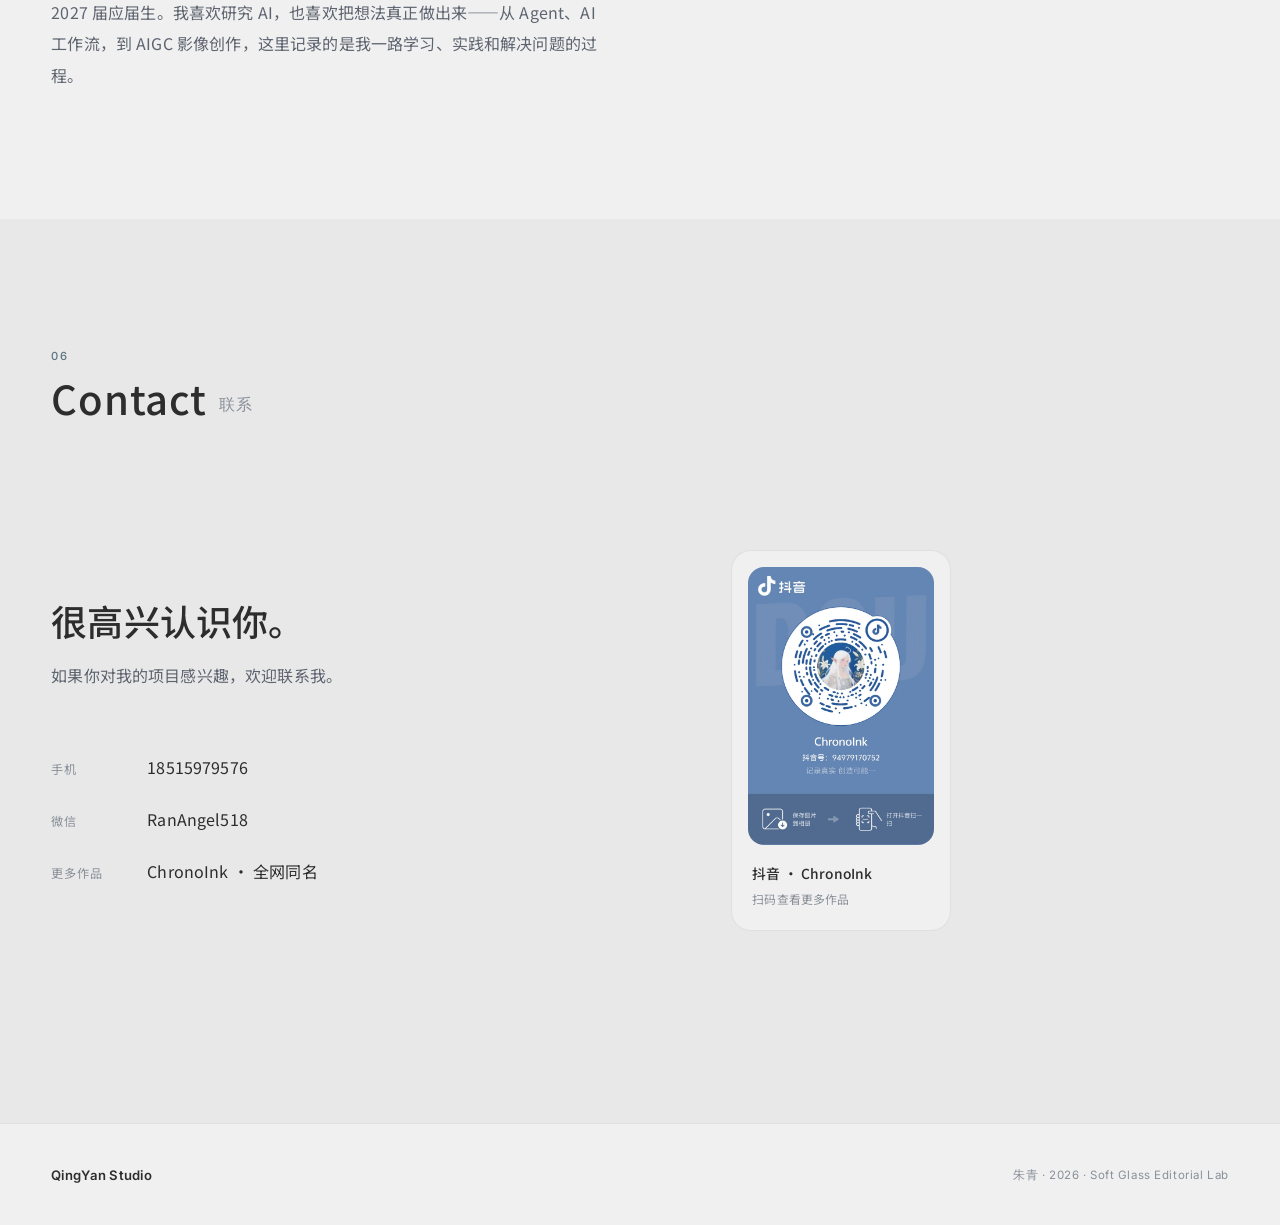
==== commit d7336fc0: "feat(interaction): viewport autoplay for jiuzhou demo + centered play buttons on AIGC cards - Jiuzho" ====
--- a/index.html
+++ b/index.html
@@ -313,6 +313,11 @@
           <article class="film film--feature reveal">
             <div class="film__media">
               <div class="media-slot" data-slot-id="aigc-jiading-cover"></div>
+              <button class="film__play" type="button" data-film="aigc-jiading" aria-label="播放《嘉定的清晨》">
+                <svg viewBox="0 0 24 24" aria-hidden="true" focusable="false">
+                  <path d="M8 5.5v13l11-6.5z" fill="currentColor"/>
+                </svg>
+              </button>
             </div>
             <footer class="film__cap">
               <div class="film__title-row">
@@ -322,12 +327,6 @@
               </div>
               <p class="film__desc">以嘉定地域文化与非遗技艺为主题的 AIGC 城市短片。</p>
               <p class="film__recog">“提示未来”2025 上海国际 AIGC 短片大赛入围 · 中国好创意全国总决赛优秀奖</p>
-              <button class="film__cta" type="button" data-film="aigc-jiading">
-                Watch Film
-                <svg viewBox="0 0 24 24" fill="none" stroke-width="1.5" stroke-linecap="round" stroke-linejoin="round" aria-hidden="true">
-                  <path d="M5 12h14"/><path d="m12 5 7 7-7 7"/>
-                </svg>
-              </button>
             </footer>
           </article>
 
@@ -335,6 +334,11 @@
           <article class="film film--a reveal">
             <div class="film__media">
               <div class="media-slot" data-slot-id="aigc-huisheng-cover"></div>
+              <button class="film__play" type="button" data-film="aigc-huisheng" aria-label="播放《回声》">
+                <svg viewBox="0 0 24 24" aria-hidden="true" focusable="false">
+                  <path d="M8 5.5v13l11-6.5z" fill="currentColor"/>
+                </svg>
+              </button>
             </div>
             <footer class="film__cap">
               <div class="film__title-row">
@@ -344,12 +348,6 @@
               </div>
               <p class="film__desc">关于校园暴力的公益 AIGC 动画作品。</p>
               <p class="film__recog">即梦 AI 放映厅 × 阿那亚海浪电影周展映</p>
-              <button class="film__cta" type="button" data-film="aigc-huisheng">
-                Watch Film
-                <svg viewBox="0 0 24 24" fill="none" stroke-width="1.5" stroke-linecap="round" stroke-linejoin="round" aria-hidden="true">
-                  <path d="M5 12h14"/><path d="m12 5 7 7-7 7"/>
-                </svg>
-              </button>
             </footer>
           </article>
 
@@ -357,6 +355,11 @@
           <article class="film film--b reveal">
             <div class="film__media">
               <div class="media-slot" data-slot-id="aigc-ziyou-cover"></div>
+              <button class="film__play" type="button" data-film="aigc-ziyou" aria-label="播放《自由》">
+                <svg viewBox="0 0 24 24" aria-hidden="true" focusable="false">
+                  <path d="M8 5.5v13l11-6.5z" fill="currentColor"/>
+                </svg>
+              </button>
             </div>
             <footer class="film__cap">
               <div class="film__title-row">
@@ -366,12 +369,6 @@
               </div>
               <p class="film__desc">关于自由、身体与自我感知的 AIGC 影像实验。</p>
               <p class="film__recog">个人视觉实验</p>
-              <button class="film__cta" type="button" data-film="aigc-ziyou">
-                Watch Film
-                <svg viewBox="0 0 24 24" fill="none" stroke-width="1.5" stroke-linecap="round" stroke-linejoin="round" aria-hidden="true">
-                  <path d="M5 12h14"/><path d="m12 5 7 7-7 7"/>
-                </svg>
-              </button>
             </footer>
           </article>
 
--- a/assets/css/v2.css
+++ b/assets/css/v2.css
@@ -1832,39 +1832,61 @@
   overflow: hidden;
 }
 
-.film__cta {
+/* --- 15.1a AIGC 卡封面中央圆形 Play 按钮（Interaction Polish Pass） ---
+   data-film 语义保留，复用现有 Film Modal 事件委托；
+   Desktop hover 仅轻微 opacity / scale；Mobile 尺寸 ≥44px 可直接点击。 */
+.film__play {
+  position: absolute;
+  top: 50%;
+  left: 50%;
+  transform: translate(-50%, -50%);
+  z-index: 2;
   display: inline-flex;
   align-items: center;
-  gap: 0.4rem;
-  margin-top: 0.35rem;
-  font-family: var(--font-en);
-  font-size: 0.82rem;
-  font-weight: 500;
-  letter-spacing: 0.02em;
-  color: var(--c-accent);
+  justify-content: center;
+  width: 64px;
+  height: 64px;
   padding: 0;
-  background: transparent;
-  border: none;
-  border-bottom: 1px solid var(--c-accent);
+  border: 1px solid rgba(255, 255, 255, 0.55);
+  border-radius: 50%;
+  background: rgba(20, 24, 26, 0.55);
+  color: #fff;
   cursor: pointer;
-  transition: color var(--dur-fast), border-color var(--dur-fast);
-}
-
-.film__cta:hover,
-.film__cta:focus-visible {
-  color: var(--c-accent-hover);
-  border-bottom-color: var(--c-accent-hover);
-}
-
-.film__cta svg {
-  width: 0.9rem;
-  height: 0.9rem;
-  stroke: currentColor;
-  transition: transform var(--dur-fast);
-}
-
-.film__cta:hover svg {
-  transform: translateX(3px);
+  backdrop-filter: blur(8px);
+  -webkit-backdrop-filter: blur(8px);
+  transition: transform var(--dur-fast) var(--ease-out),
+    opacity var(--dur-fast) var(--ease-out),
+    background var(--dur-fast);
+}
+
+.film__play svg {
+  width: 1.4rem;
+  height: 1.4rem;
+  margin-left: 0.18rem; /* 三角形视觉重心补偿 */
+  pointer-events: none;
+}
+
+/* Desktop hover：仅轻微 scale / opacity 变化，不做大位移 */
+@media (hover: hover) {
+  .film__play {
+    opacity: 0.88;
+  }
+
+  .film__play:hover,
+  .film__play:focus-visible {
+    opacity: 1;
+    transform: translate(-50%, -50%) scale(1.06);
+    background: rgba(20, 24, 26, 0.75);
+  }
+}
+
+.film__play:focus-visible {
+  outline: 2px solid #fff;
+  outline-offset: 3px;
+}
+
+.film__play:active {
+  transform: translate(-50%, -50%) scale(0.97);
 }
 
 /* --- 15.2 三卡布局（feature 全宽 21:9 + a/b 并排） ---
@@ -1916,24 +1938,47 @@
   object-fit: cover;
 }
 
+/* --- 15.3a 九州演示视频：右下角 SVG 喇叭 overlay（Interaction Polish Pass） ---
+   Desktop：默认隐藏，video container (:hover / :focus-within) 时显示；
+   Mobile（窄屏或无 hover 设备）：常显、可点击、不依赖 hover。 */
 .exp-demo__audio-toggle {
   position: absolute;
-  right: 0.75rem;
-  bottom: 0.75rem;
+  right: 0.65rem;
+  bottom: 0.65rem;
   z-index: 2;
-  min-width: 5.5rem;
-  min-height: 44px;
-  padding: 0.65rem 0.9rem;
+  display: inline-flex;
+  align-items: center;
+  justify-content: center;
+  width: 40px;
+  height: 40px;
+  padding: 0;
   border: 1px solid rgba(255, 255, 255, 0.55);
-  border-radius: var(--r-pill);
-  background: rgba(20, 24, 26, 0.78);
+  border-radius: 50%;
+  background: rgba(20, 24, 26, 0.72);
   color: #fff;
-  font-family: var(--font-zh);
-  font-size: 0.78rem;
-  line-height: 1;
   cursor: pointer;
   backdrop-filter: blur(8px);
   -webkit-backdrop-filter: blur(8px);
+  opacity: 0;
+  visibility: hidden;
+  transition: opacity var(--dur-fast) var(--ease-out),
+    visibility var(--dur-fast) var(--ease-out),
+    background var(--dur-fast);
+}
+
+.exp-demo__audio-toggle svg {
+  width: 1.15rem;
+  height: 1.15rem;
+  stroke: currentColor;
+  pointer-events: none;
+}
+
+/* Desktop：container hover / 键盘焦点进入时显示 */
+.exp-demo .media-slot:hover .exp-demo__audio-toggle,
+.exp-demo .media-slot:focus-within .exp-demo__audio-toggle,
+.exp-demo__audio-toggle:focus-visible {
+  opacity: 1;
+  visibility: visible;
 }
 
 .exp-demo__audio-toggle:hover,
@@ -1941,6 +1986,14 @@
   background: rgba(20, 24, 26, 0.92);
   outline: 2px solid #fff;
   outline-offset: 2px;
+}
+
+/* Mobile / 无 hover 设备：常显 */
+@media (max-width: 860px), (hover: none) {
+  .exp-demo__audio-toggle {
+    opacity: 1;
+    visibility: visible;
+  }
 }
 
 .exp-demo__note {
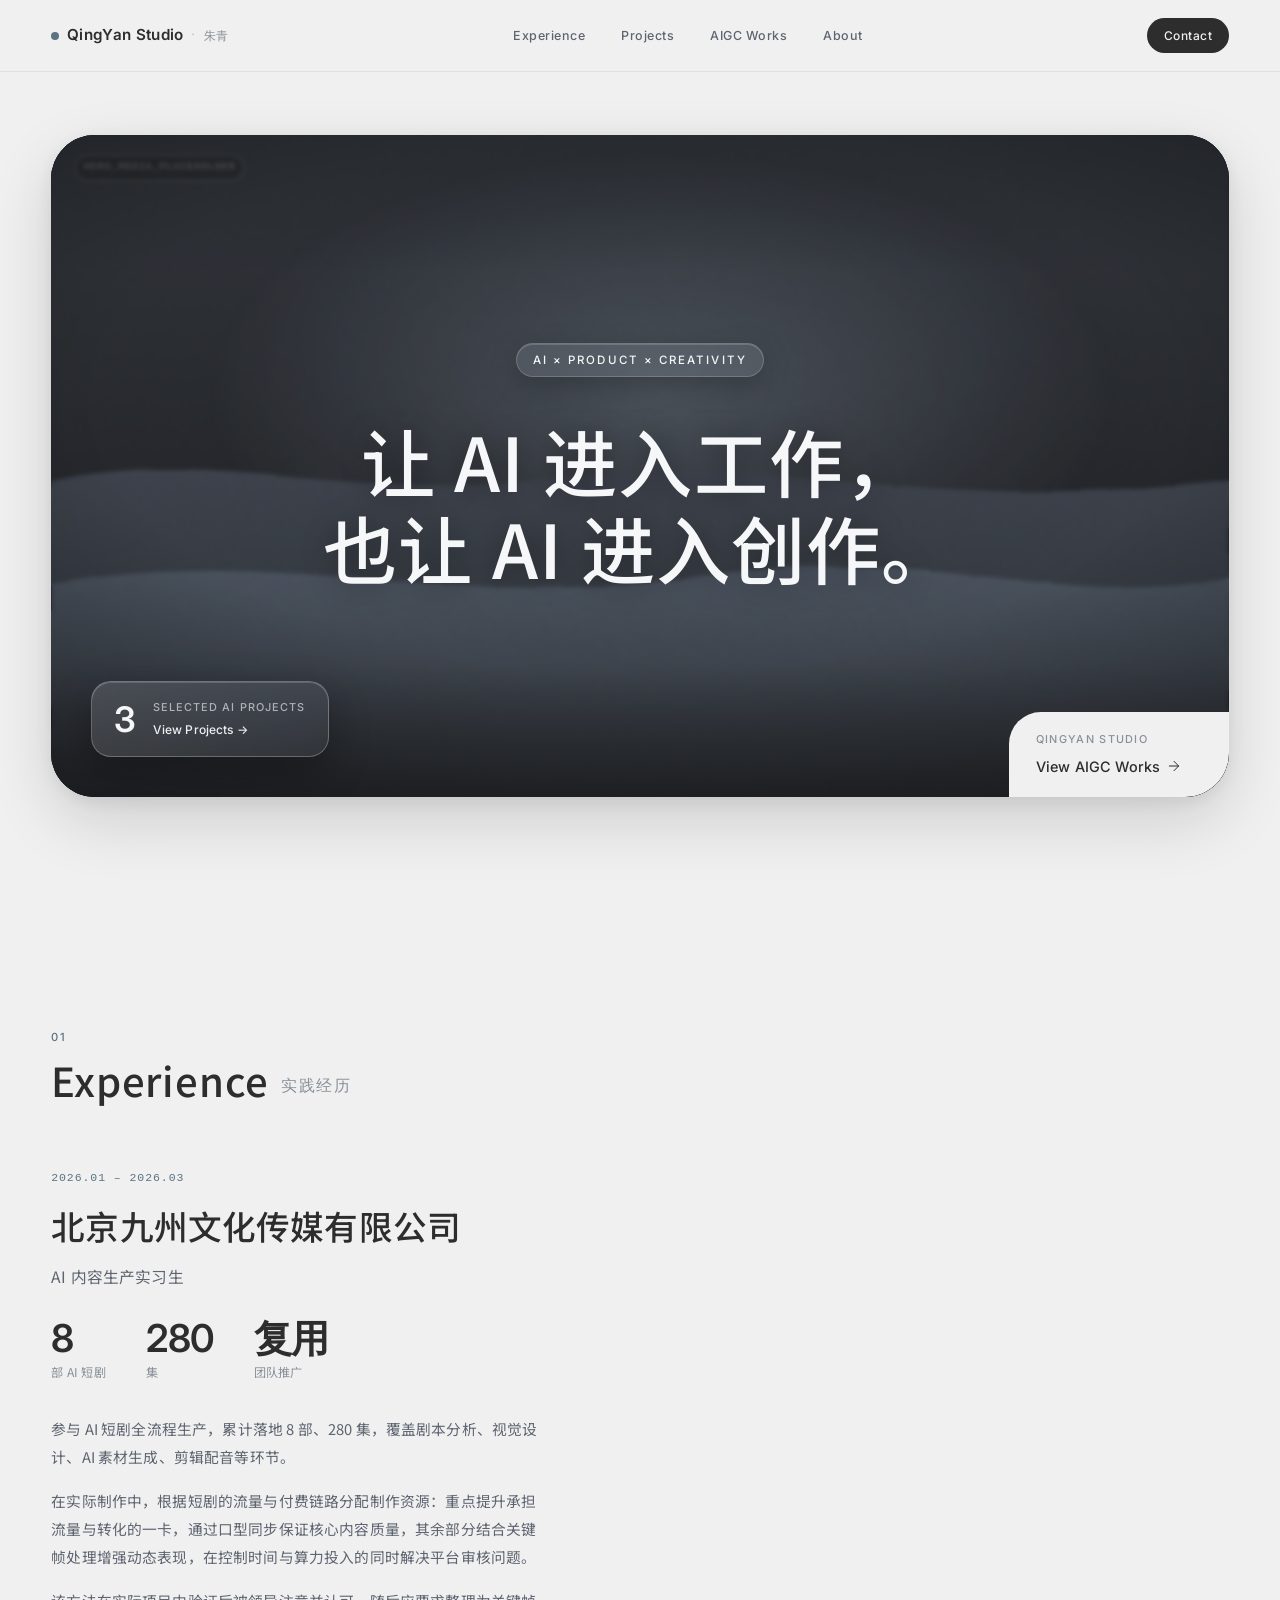
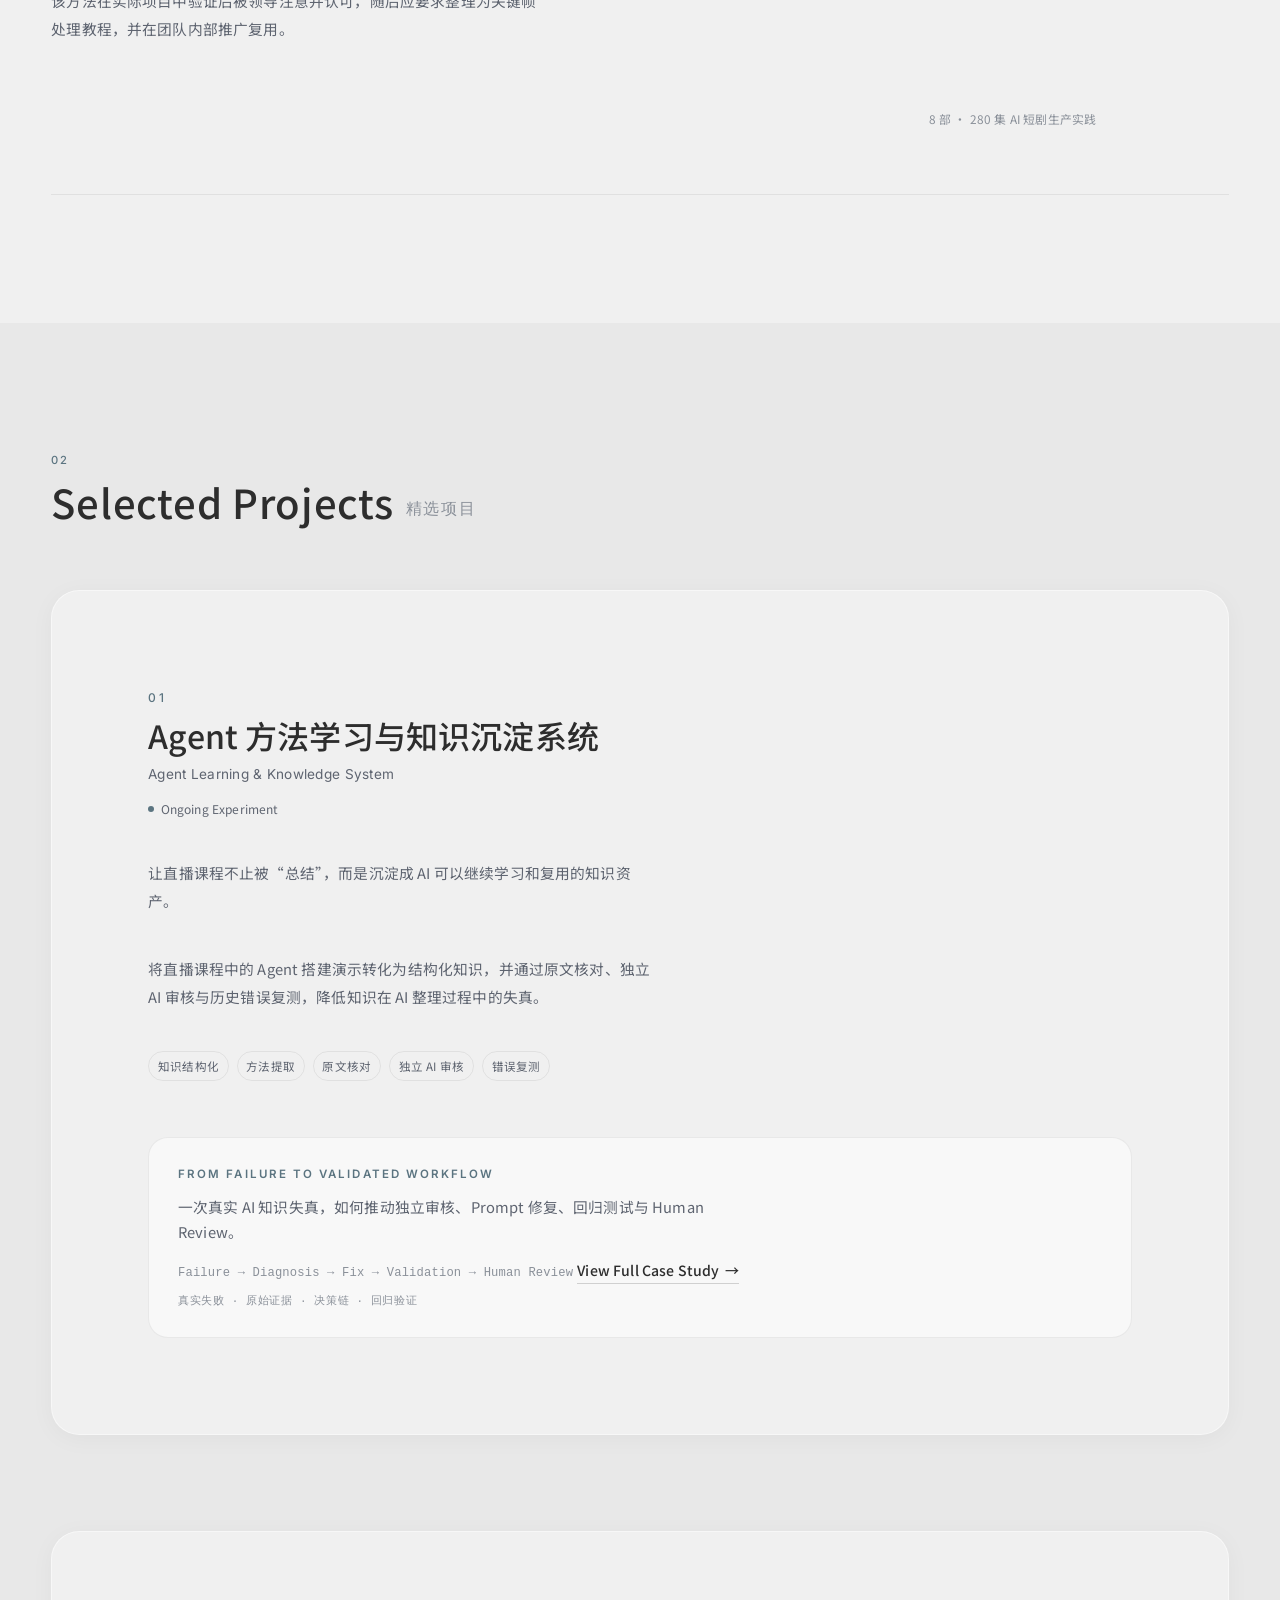
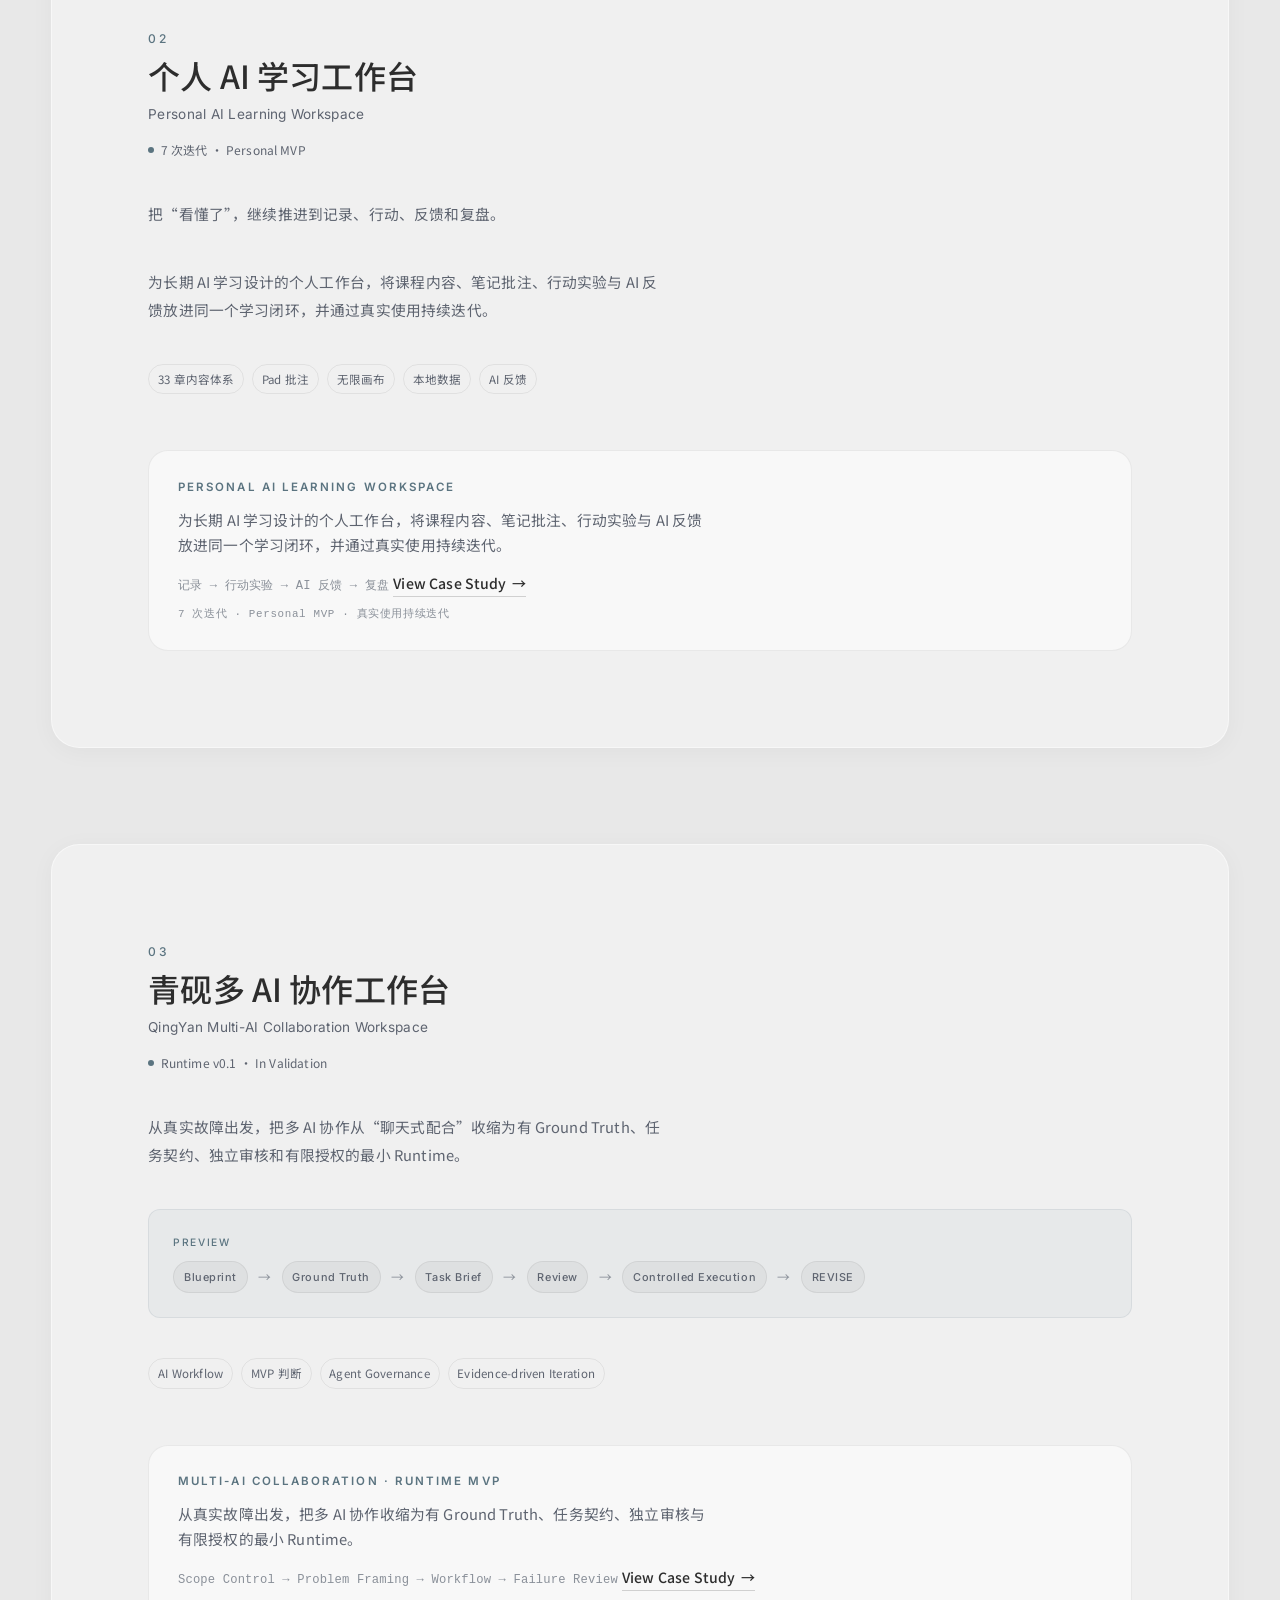
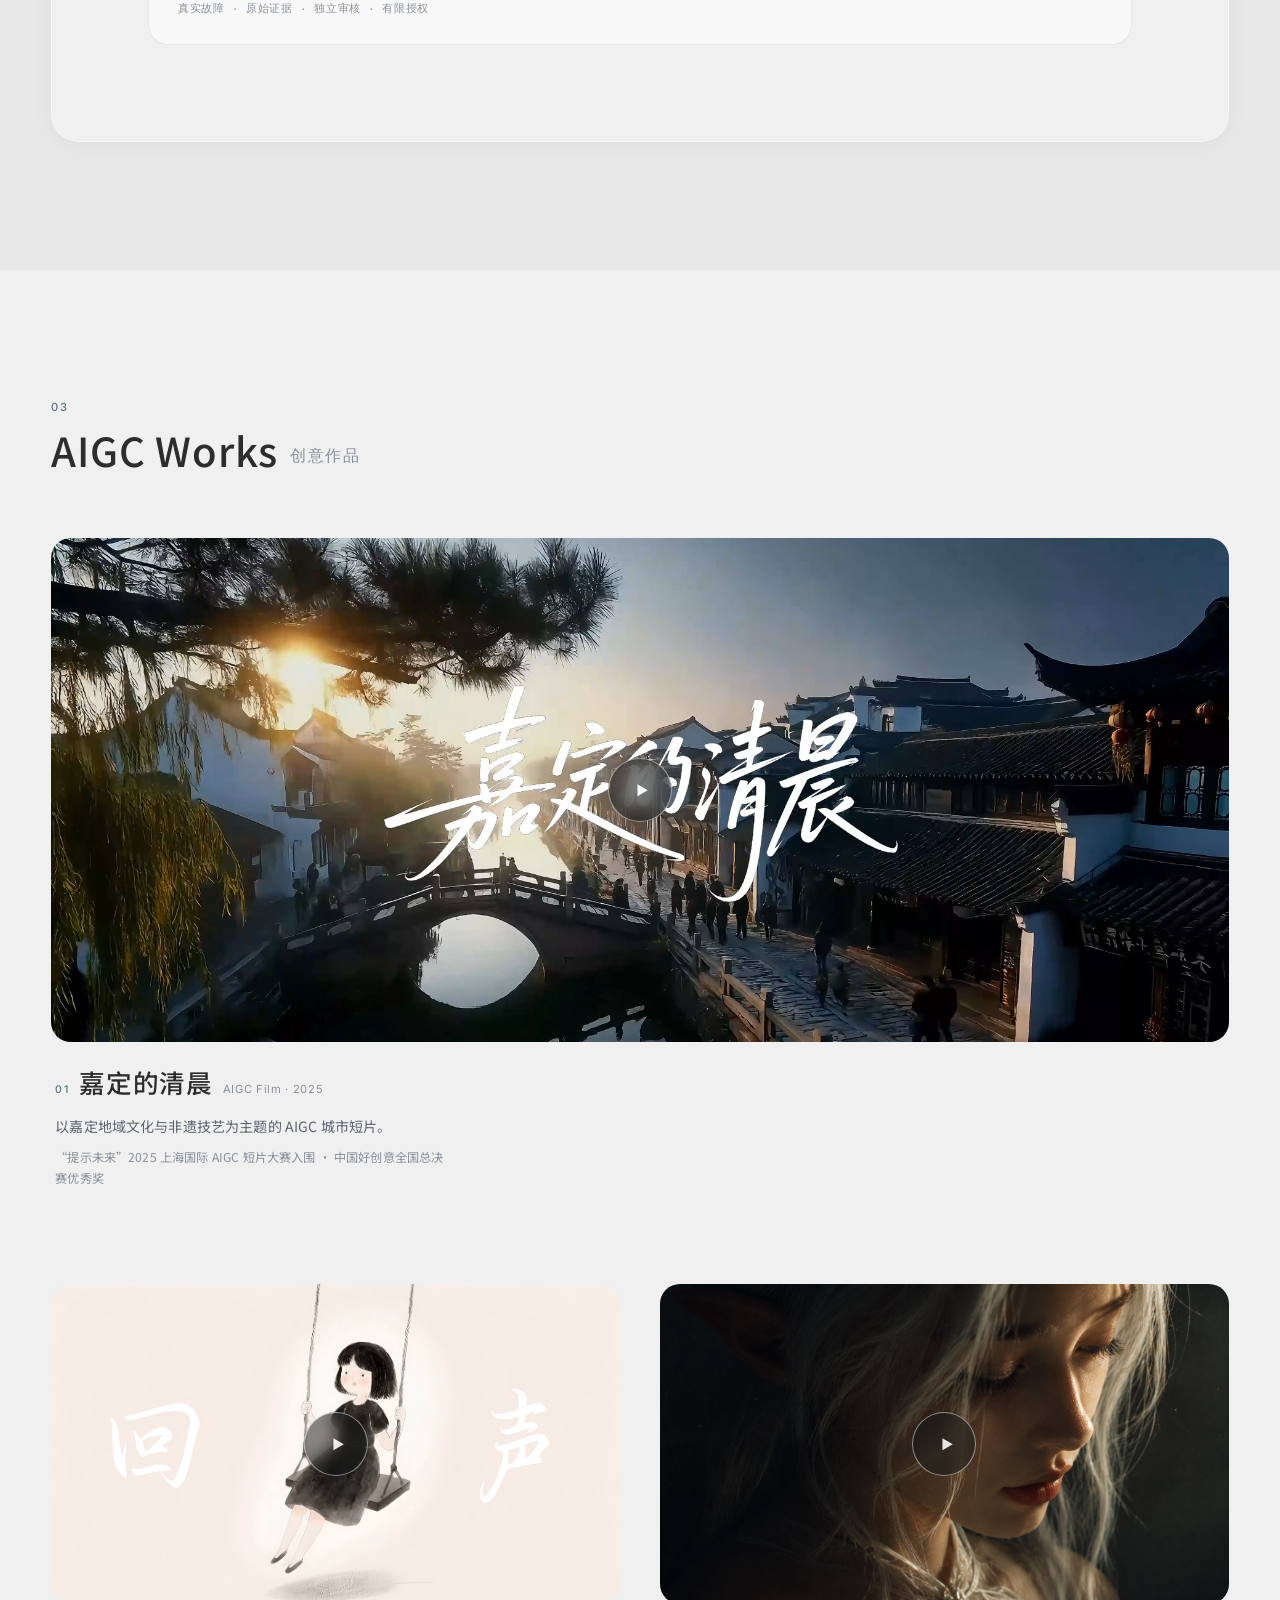
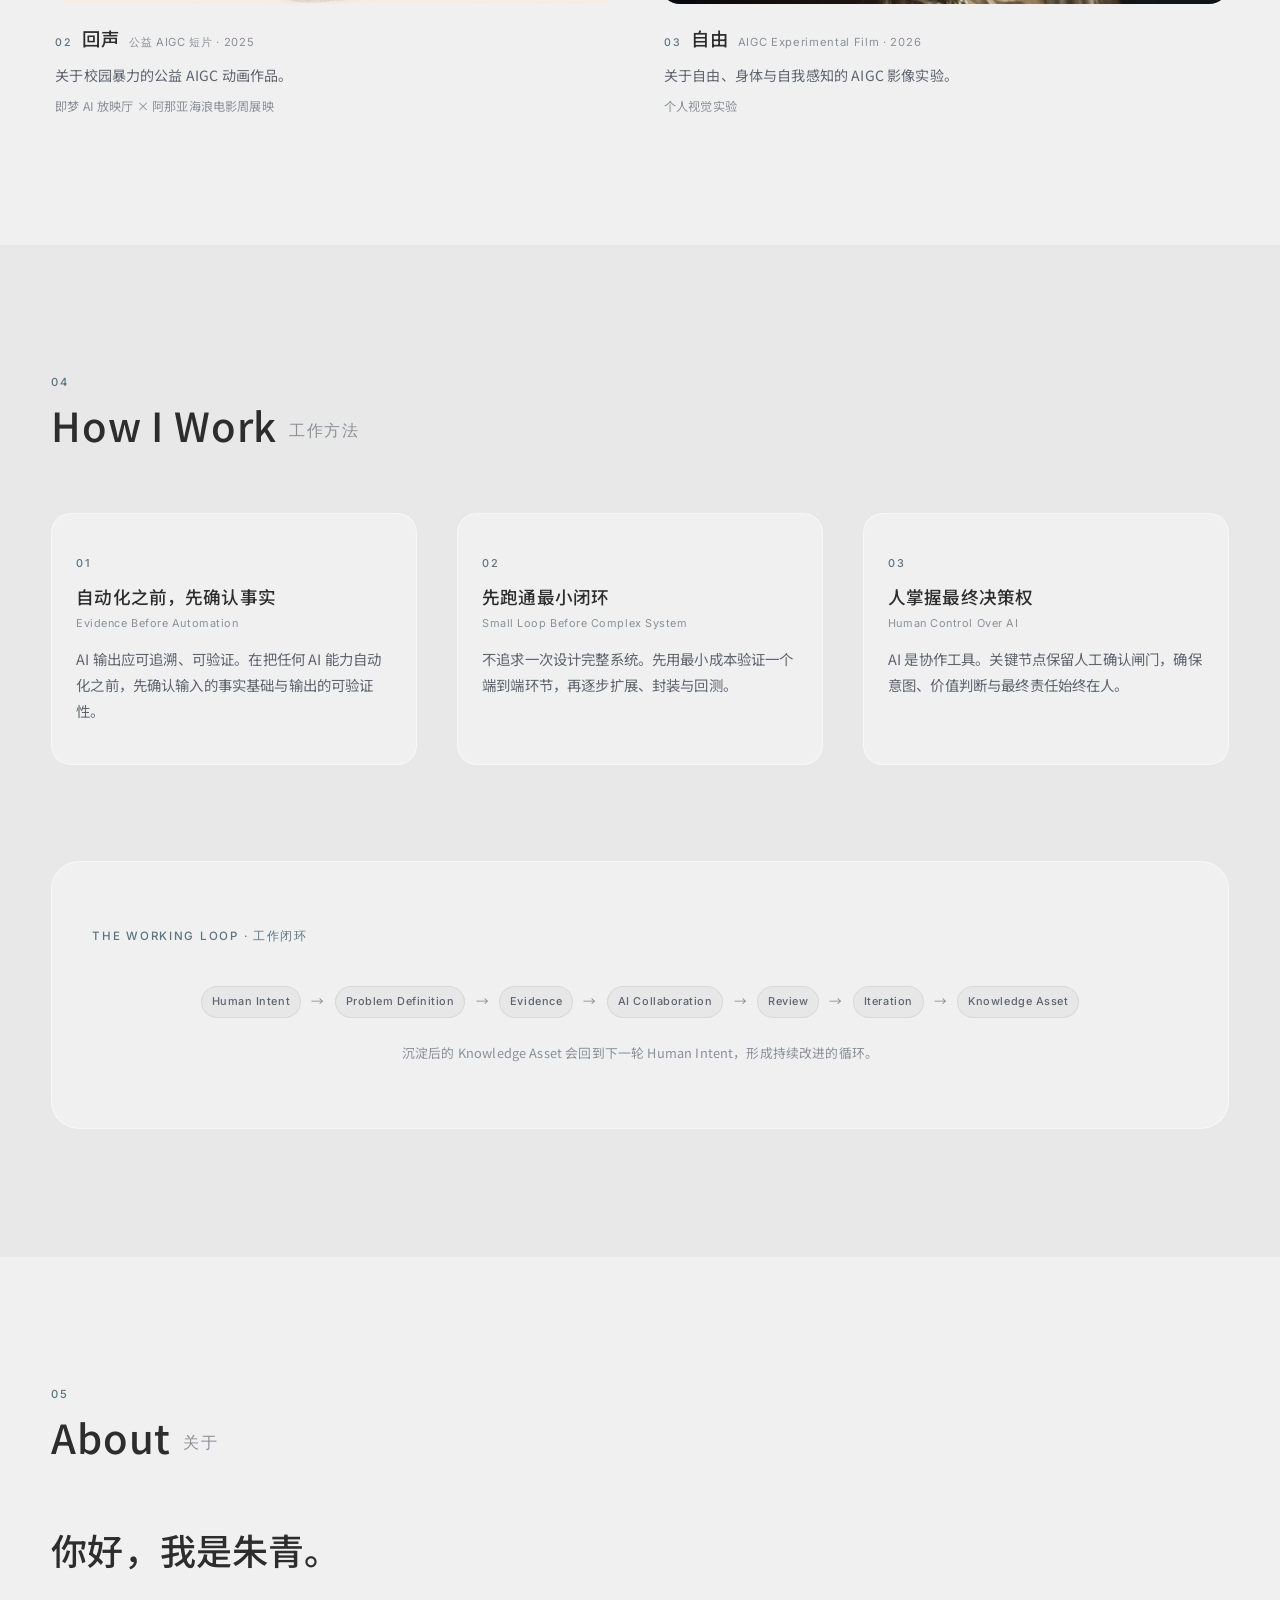
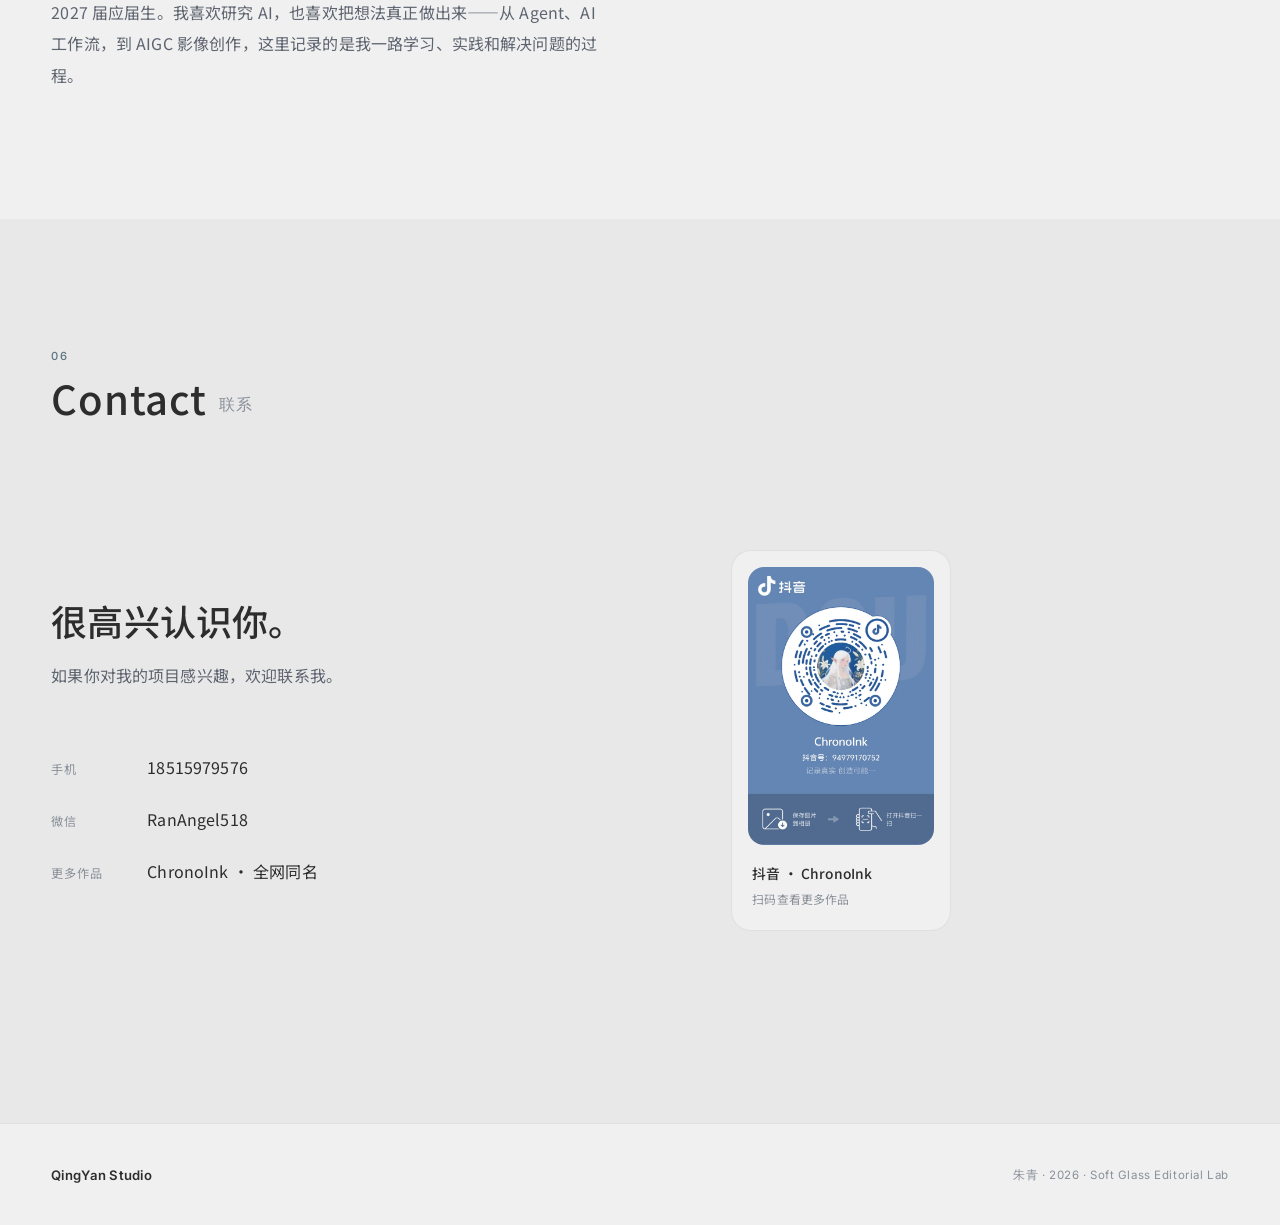
==== commit b9973020: "feat(hero): SVG liquid ripple via feTurbulence + feDisplacementMap - index.html: 新增 <filter id="hero" ====
--- a/index.html
+++ b/index.html
@@ -84,11 +84,22 @@
                 <stop offset="0%" stop-color="#66717f" stop-opacity="0.42"/>
                 <stop offset="100%" stop-color="#66717f" stop-opacity="0"/>
               </radialGradient>
+              <!-- 液态折射滤镜：只作用于 hero__scene-flow（光雾 + 山脊），
+                   不作用于任何 HTML 元素（.hero__media / video / div），
+                   避免未来 video 路径被 Safari SVG filter 兼容性牵连。
+                   feTurbulence 参数静态（不逐帧改 baseFrequency/seed），
+                   流动感由 v2-main.js 低频驱动 feDisplacementMap scale。 -->
+              <filter id="hero-liquid" x="-6%" y="-6%" width="112%" height="112%" color-interpolation-filters="sRGB">
+                <feTurbulence type="fractalNoise" baseFrequency="0.012 0.018" numOctaves="1" seed="11" stitchTiles="stitch" result="hero-liquid-noise"/>
+                <feDisplacementMap in="SourceGraphic" in2="hero-liquid-noise" scale="0" xChannelSelector="R" yChannelSelector="G"/>
+              </filter>
             </defs>
             <rect width="1600" height="900" fill="url(#hero-sky)"/>
-            <ellipse class="hero__scene-glow" cx="830" cy="350" rx="620" ry="330" fill="url(#hero-glow)"/>
-            <path class="hero__scene-ridge hero__scene-ridge--far" d="M0,470 C230,420 420,505 700,465 C960,428 1180,520 1600,468 L1600,900 L0,900 Z" fill="url(#hero-far)"/>
-            <path class="hero__scene-ridge hero__scene-ridge--mid" d="M0,610 C310,555 560,650 880,600 C1180,553 1400,650 1600,600 L1600,900 L0,900 Z" fill="url(#hero-mid)"/>
+            <g class="hero__scene-flow" filter="url(#hero-liquid)">
+              <ellipse class="hero__scene-glow" cx="830" cy="350" rx="620" ry="330" fill="url(#hero-glow)"/>
+              <path class="hero__scene-ridge hero__scene-ridge--far" d="M0,470 C230,420 420,505 700,465 C960,428 1180,520 1600,468 L1600,900 L0,900 Z" fill="url(#hero-far)"/>
+              <path class="hero__scene-ridge hero__scene-ridge--mid" d="M0,610 C310,555 560,650 880,600 C1180,553 1400,650 1600,600 L1600,900 L0,900 Z" fill="url(#hero-mid)"/>
+            </g>
           </svg>
           <span class="hero__media-label">HERO_MEDIA_PLACEHOLDER</span>
         </div>
--- a/assets/css/v2.css
+++ b/assets/css/v2.css
@@ -141,7 +141,7 @@
   --dur-med: 0.35s;
   --dur-slow: 0.7s;
   --dur-ambient-slow: 9s;
-  --dur-ambient-slower: 30s;
+  --dur-ambient-slower: 20s;
 
   /* --- Z-index --- */
   --z-nav: 100;
@@ -525,7 +525,7 @@
   object-position: var(--hero-media-pos);
 }
 
-/* 真实媒体已就位 → 极慢 Ken Burns 缩放（30s，克制） */
+/* 真实媒体极慢呼吸缩放（Motion Stage 1 校准：1 → 1.025，20s，几乎无感但不死图） */
 .hero__media.is-filled {
   animation: heroMediaZoom var(--dur-ambient-slower) ease-in-out infinite alternate;
   will-change: transform;
@@ -1567,12 +1567,42 @@
   transform: translateY(0);
 }
 
-/* Hero entrance — restrained stagger */
+/* Hero entrance — restrained stagger（Motion Stage 1：140/160/140ms 错落，非机械统一） */
 .js-loaded .nav__brand.reveal    { transition-delay: 0.05s; }
-.js-loaded .hero__badge.reveal  { transition-delay: 0.08s; }
-.js-loaded .hero__title.reveal  { transition-delay: 0.20s; }
-.js-loaded .hero__card-bl.reveal { transition-delay: 0.42s; }
+.js-loaded .hero__badge.reveal  { transition-delay: 0.10s; }
+.js-loaded .hero__title.reveal  { transition-delay: 0.24s; }
+.js-loaded .hero__card-bl.reveal { transition-delay: 0.40s; }
 .js-loaded .hero__cutout.reveal { transition-delay: 0.54s; }
+
+/* Headline — 极轻 blur → sharp（仅 hero title，允许范围内） */
+.js-loaded .hero__title.reveal {
+  filter: blur(6px);
+  transition: opacity var(--dur-slow) var(--ease-out),
+    transform var(--dur-slow) var(--ease-out),
+    filter var(--dur-slow) var(--ease-out);
+}
+
+.js-loaded .hero__title.reveal.is-visible {
+  filter: blur(0);
+}
+
+/* Hero scroll depth（Motion Stage 1）— JS 以 rAF 把滚动进度写入 --hero-scroll (0–1)，
+   内容层轻微上移 + 淡出，背景层以不同速率上移，形成很轻的 depth。
+   使用独立 translate 属性：与 cardFloat / heroMediaZoom 的 transform 动画无冲突。
+   prefers-reduced-motion 下 JS 不写入变量，此处规则自然失效。 */
+.hero__content {
+  translate: 0 calc(var(--hero-scroll, 0) * -30px);
+  opacity: calc(1 - var(--hero-scroll, 0) * 0.5);
+}
+
+.hero__card-bl-ambient,
+.hero__cutout {
+  translate: 0 calc(var(--hero-scroll, 0) * -16px);
+}
+
+.hero__media {
+  translate: 0 calc(var(--hero-scroll, 0) * -10px);
+}
 
 /* Hero container scale-in */
 @keyframes heroFadeIn {
@@ -1612,10 +1642,10 @@
   to   { transform: translateY(-3px); }
 }
 
-/* Ambient — 真实媒体极慢缩放（Ken Burns，30s） */
+/* Ambient — 真实媒体极慢呼吸缩放（1 → 1.025，明显 Ken Burns 已按 Stage 1 校准移除） */
 @keyframes heroMediaZoom {
-  from { transform: scale(1.02); }
-  to   { transform: scale(1.07); }
+  from { transform: scale(1); }
+  to   { transform: scale(1.025); }
 }
 
 /* Ambient — vignette 光学层极慢漂移 */
@@ -1624,6 +1654,20 @@
   to   { transform: scale(1.03); opacity: 1; }
 }
 
+
+/* ===== 13a. MOTION HIERARCHY + GRID STAGGER（Motion Stage 1）=====
+   层级：section head / major blocks 0.7s → cards / small UI 0.55s。
+   同屏网格子元素 80ms 递进，消除"整排同时出现"的机械感。 */
+.principle.reveal,
+.film.reveal {
+  transition-duration: 0.55s;
+}
+
+.principles .principle:nth-child(2).reveal { transition-delay: 0.08s; }
+.principles .principle:nth-child(3).reveal { transition-delay: 0.16s; }
+
+.film-grid--3up .film--a.reveal { transition-delay: 0.08s; }
+.film-grid--3up .film--b.reveal { transition-delay: 0.16s; }
 
 /* ===== 14. RESPONSIVE ===== */
 
@@ -1866,7 +1910,7 @@
   pointer-events: none;
 }
 
-/* Desktop hover：仅轻微 scale / opacity 变化，不做大位移 */
+/* Desktop hover：仅轻微 scale / opacity 变化（Stage 1 校准：scale 上限 1.03），不做大位移 */
 @media (hover: hover) {
   .film__play {
     opacity: 0.88;
@@ -1875,7 +1919,7 @@
   .film__play:hover,
   .film__play:focus-visible {
     opacity: 1;
-    transform: translate(-50%, -50%) scale(1.06);
+    transform: translate(-50%, -50%) scale(1.03);
     background: rgba(20, 24, 26, 0.75);
   }
 }
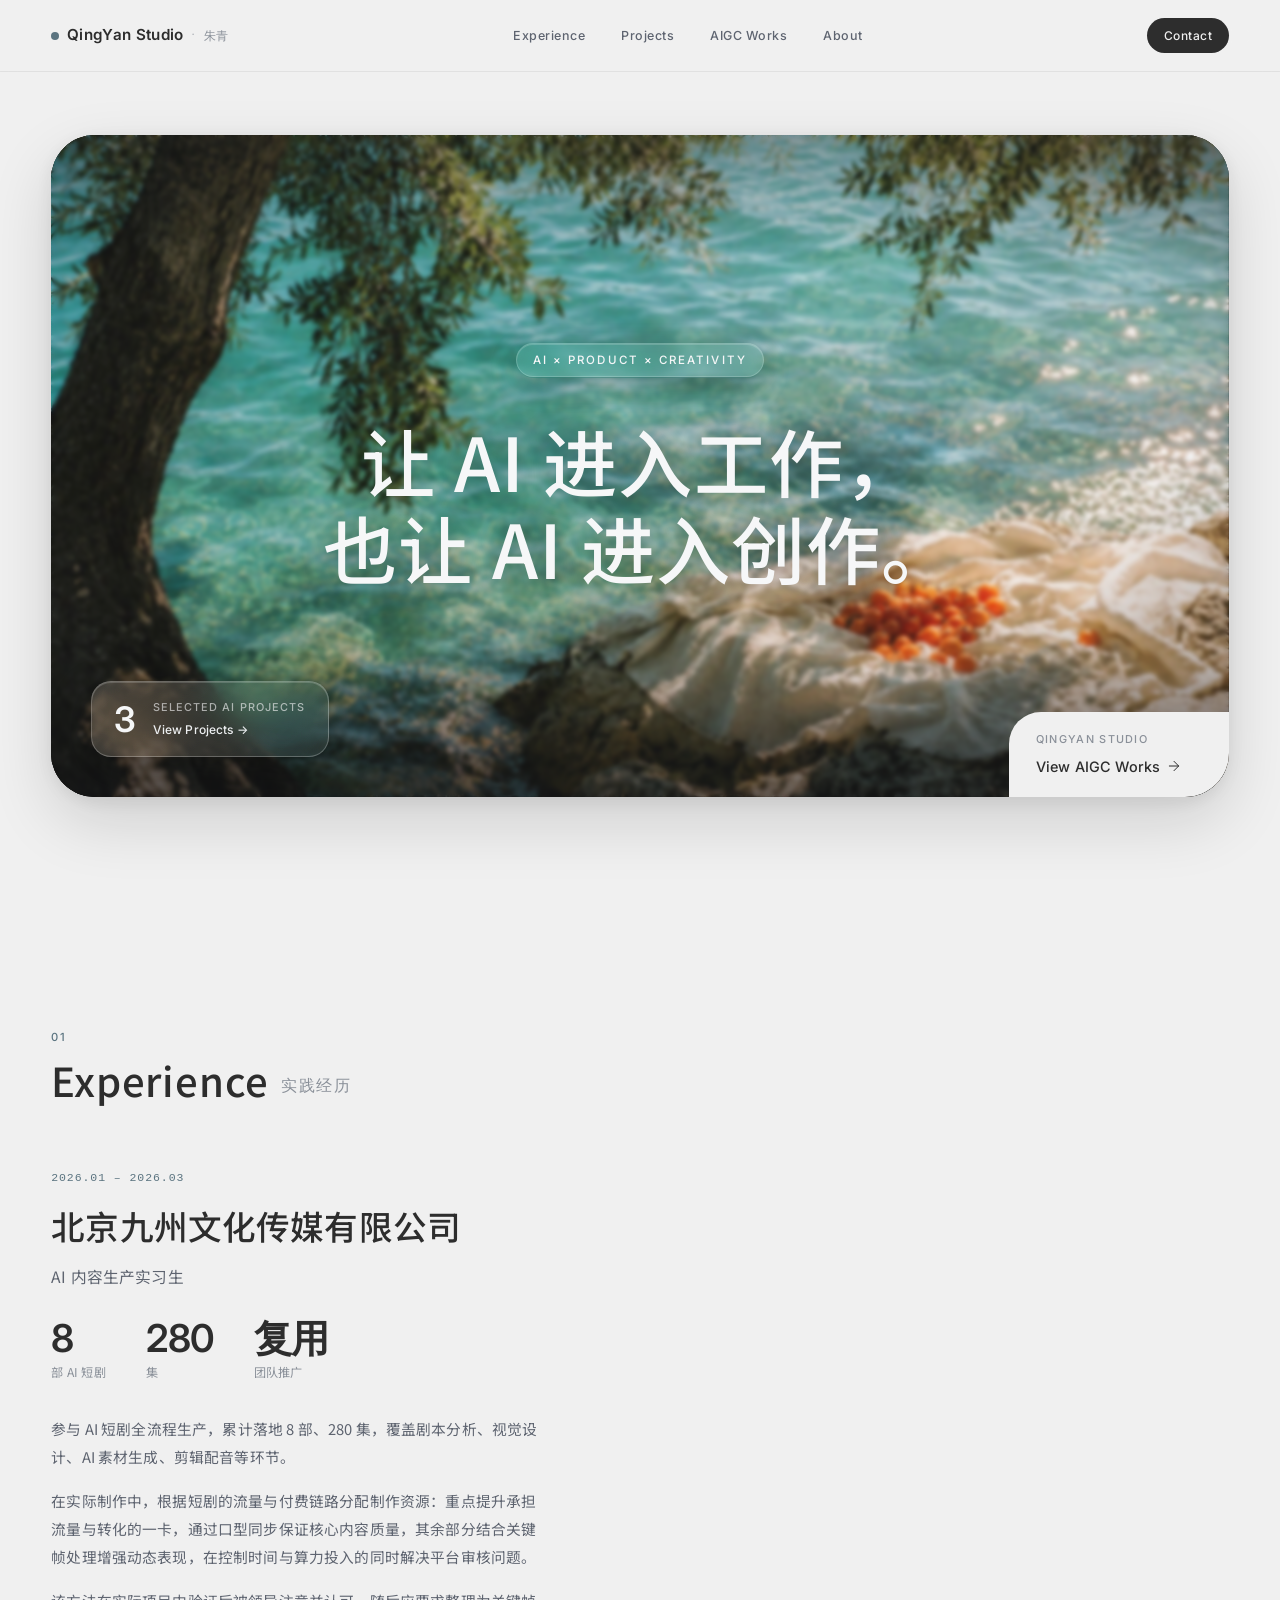
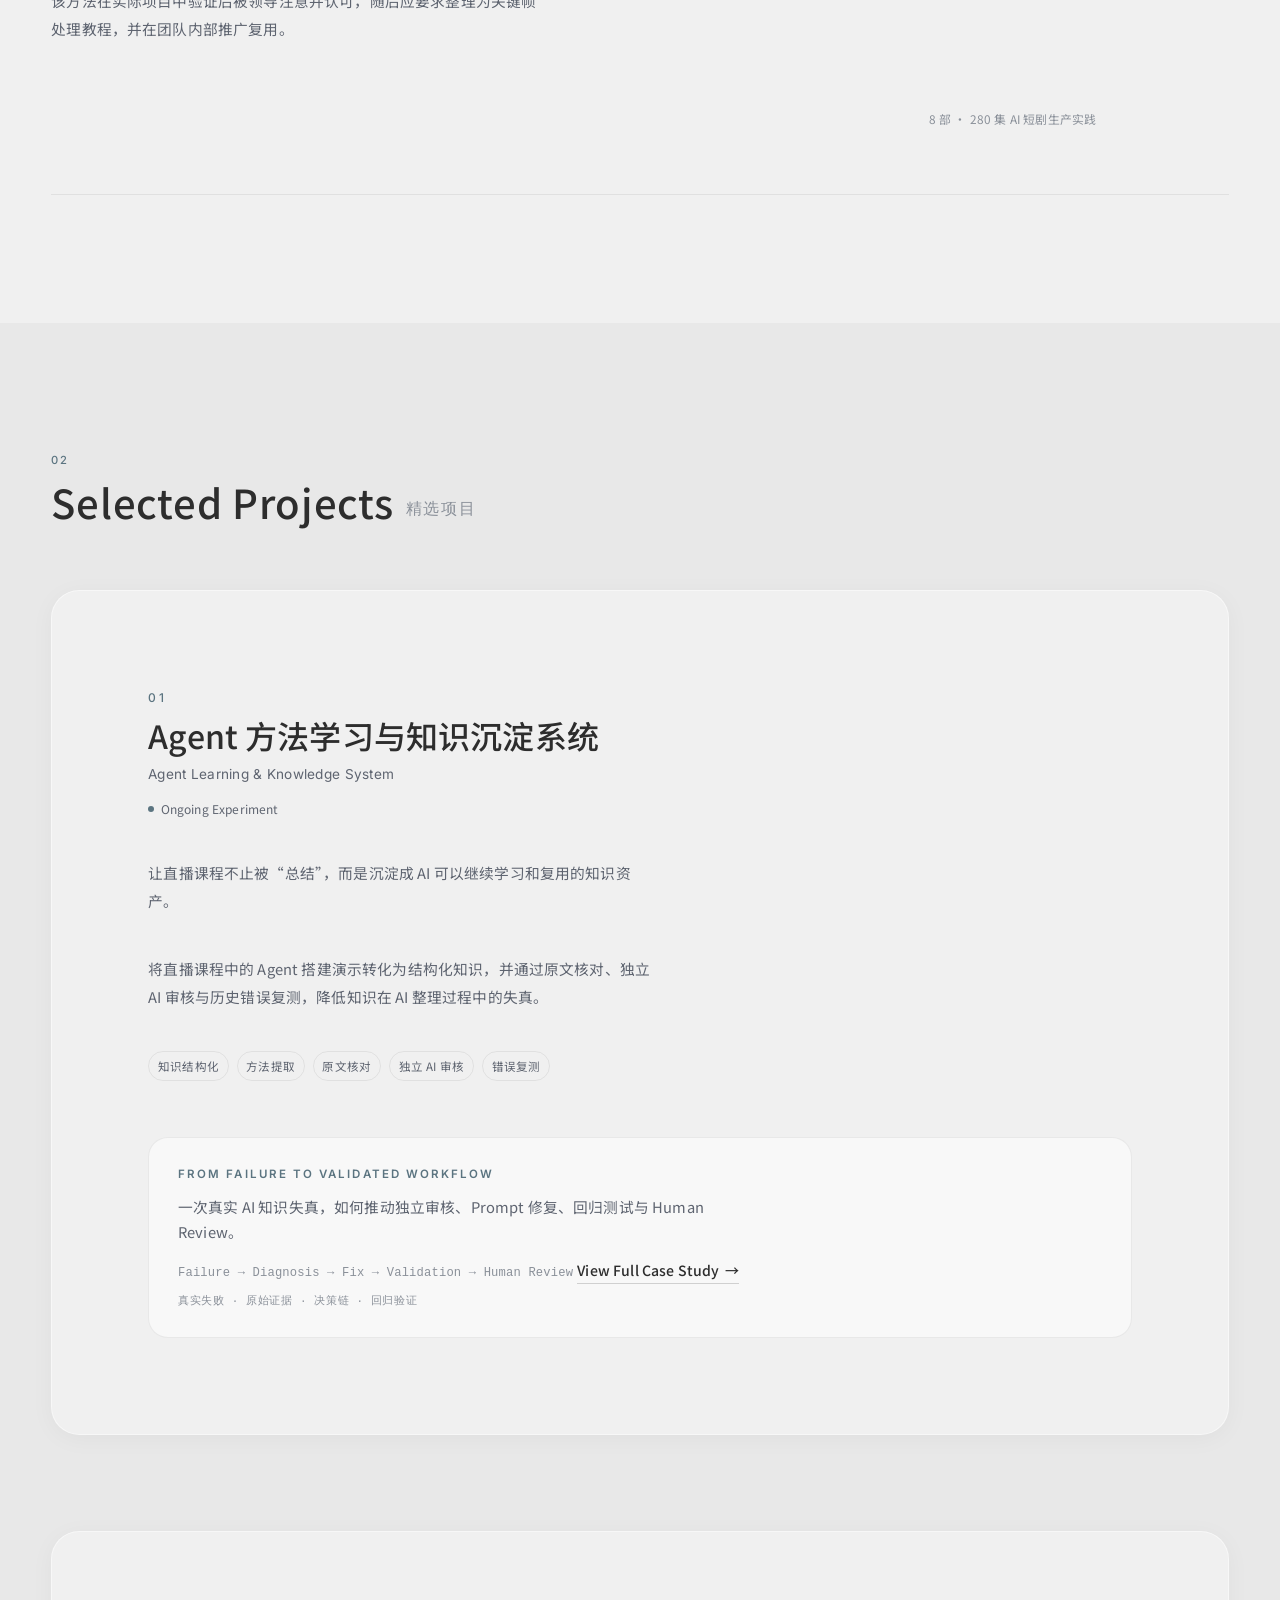
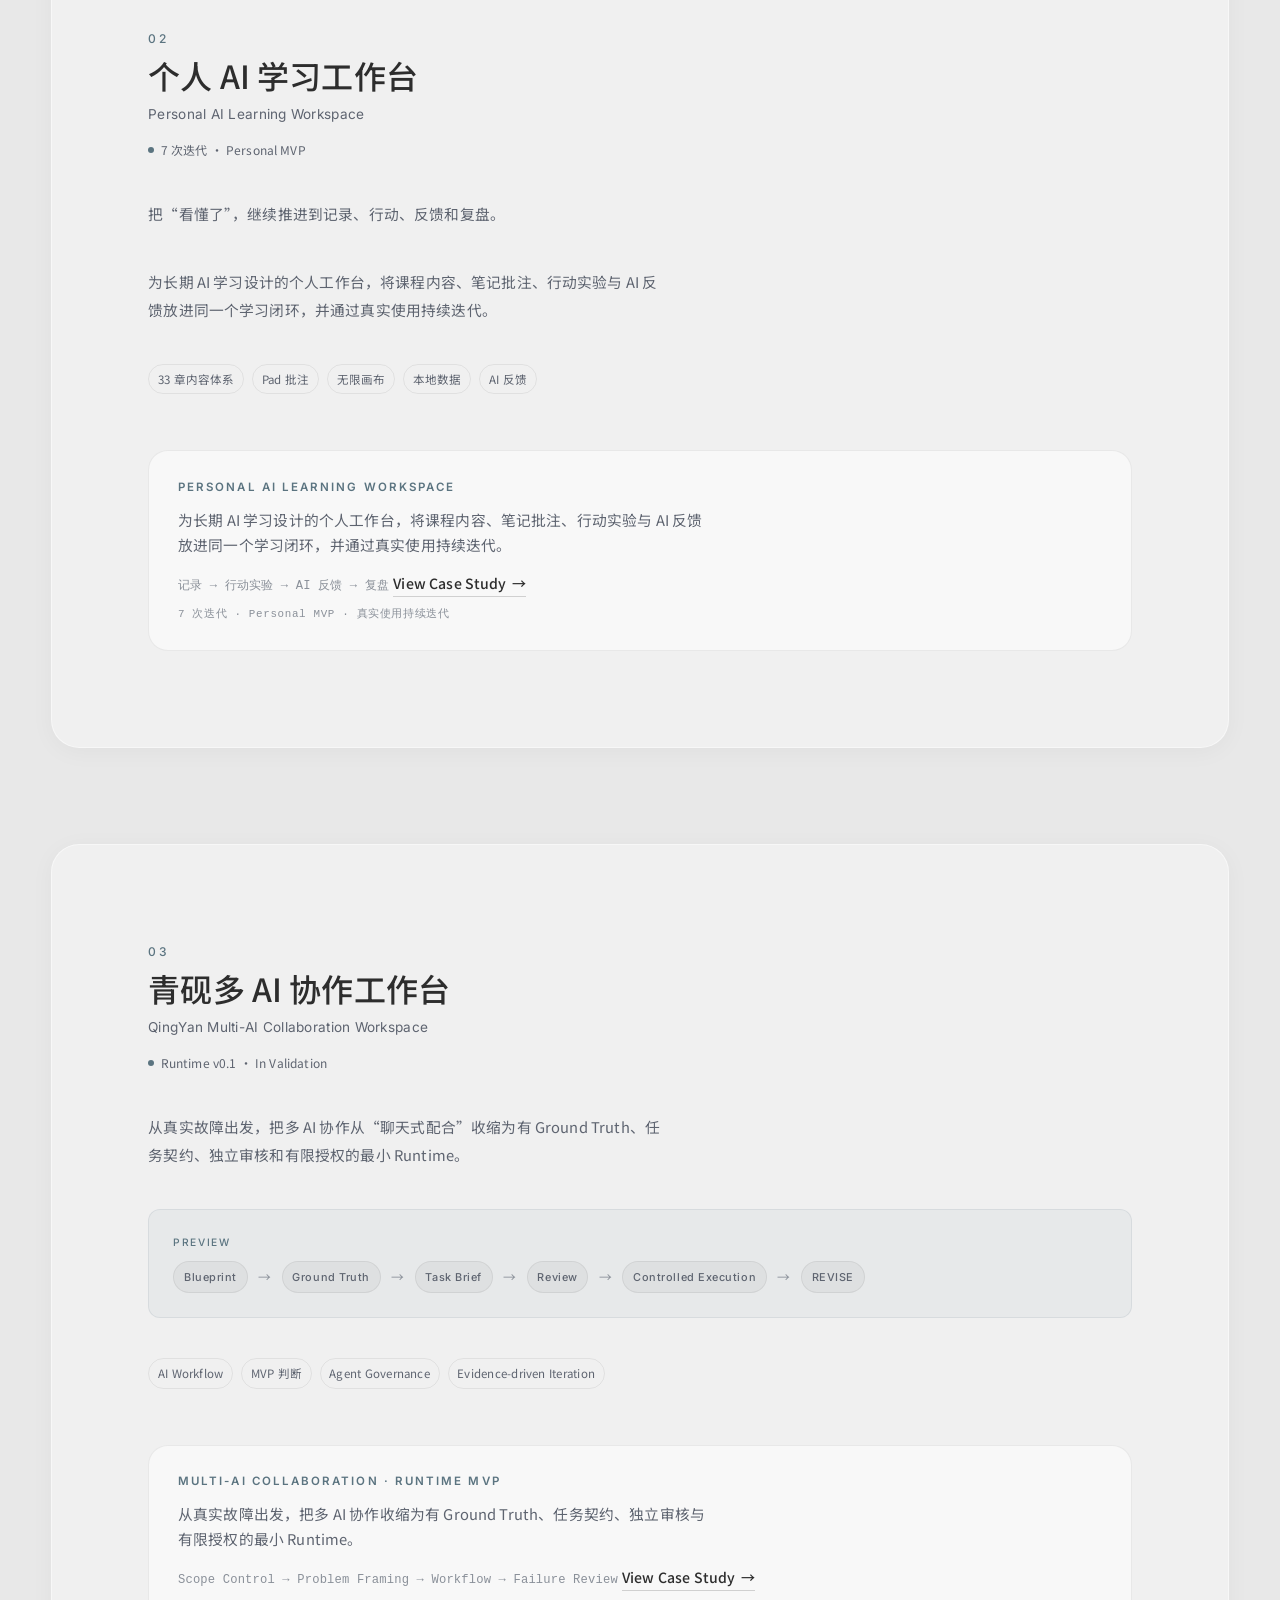
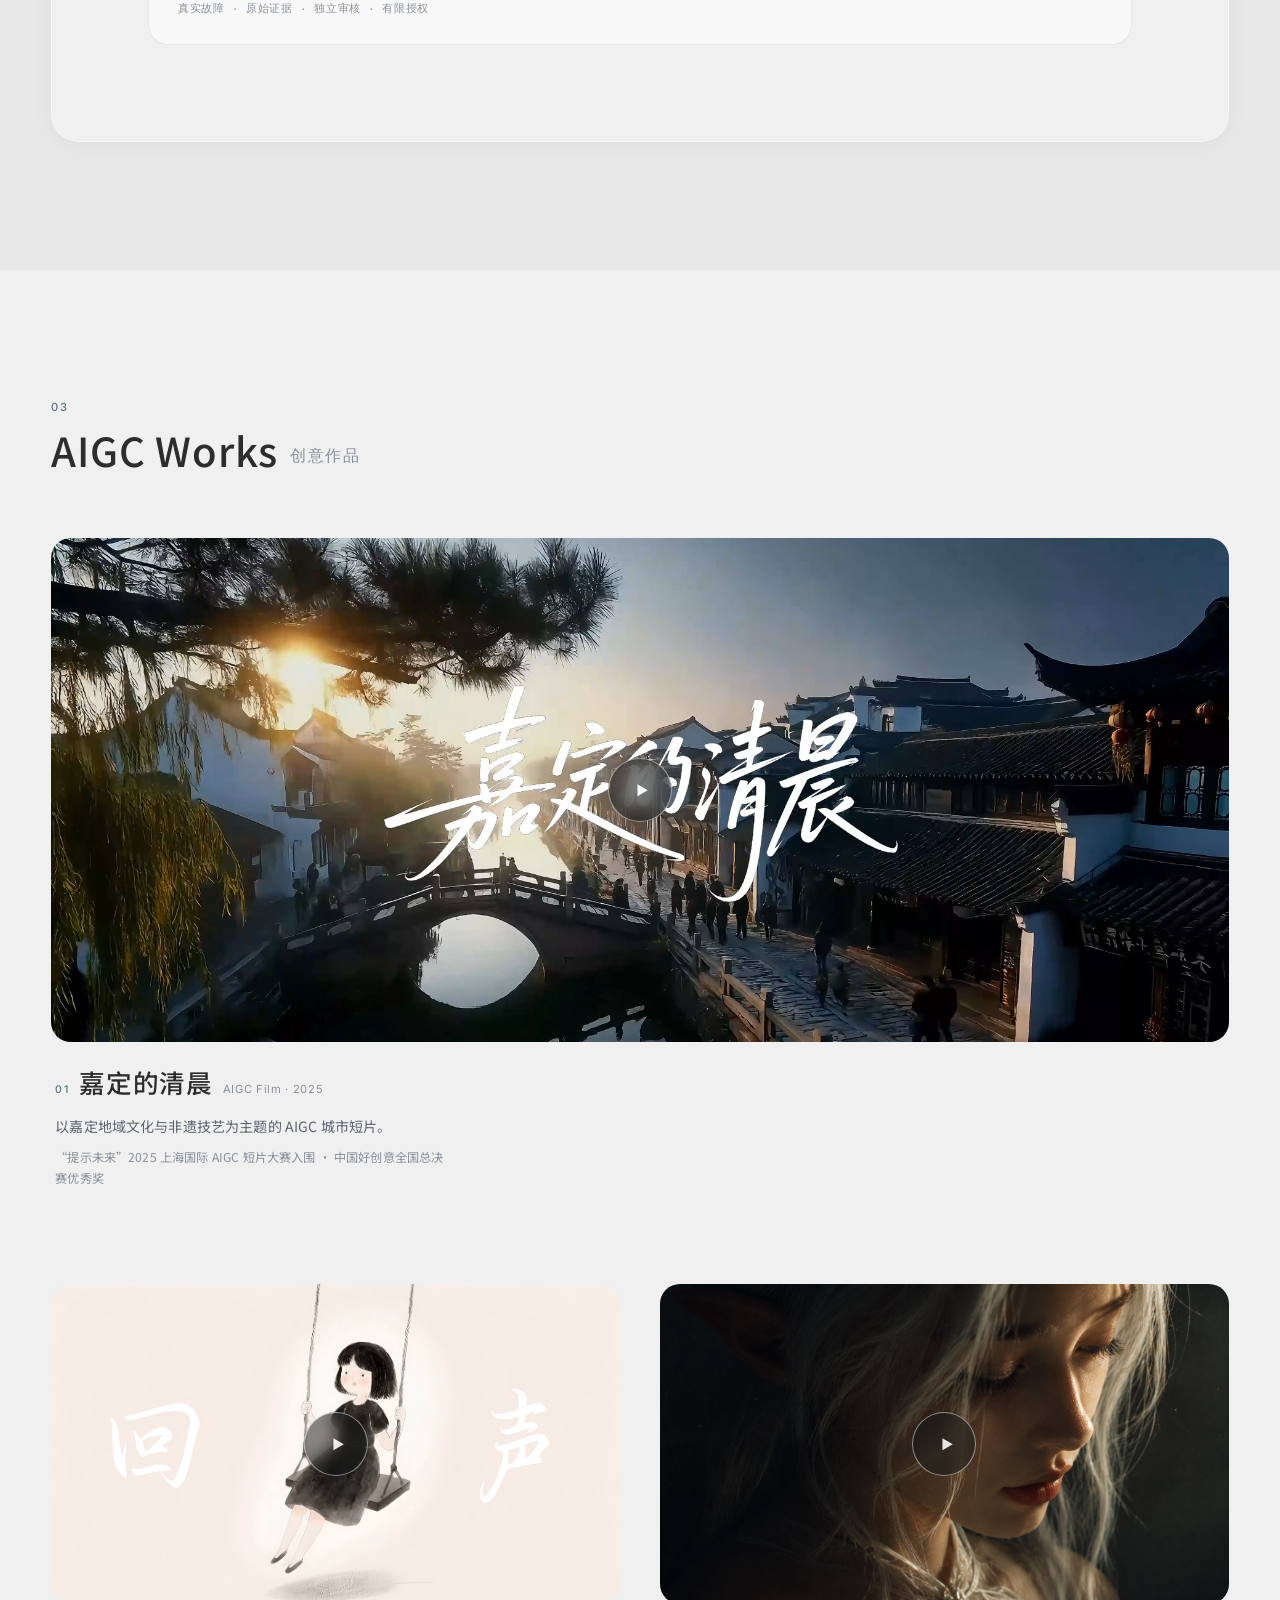
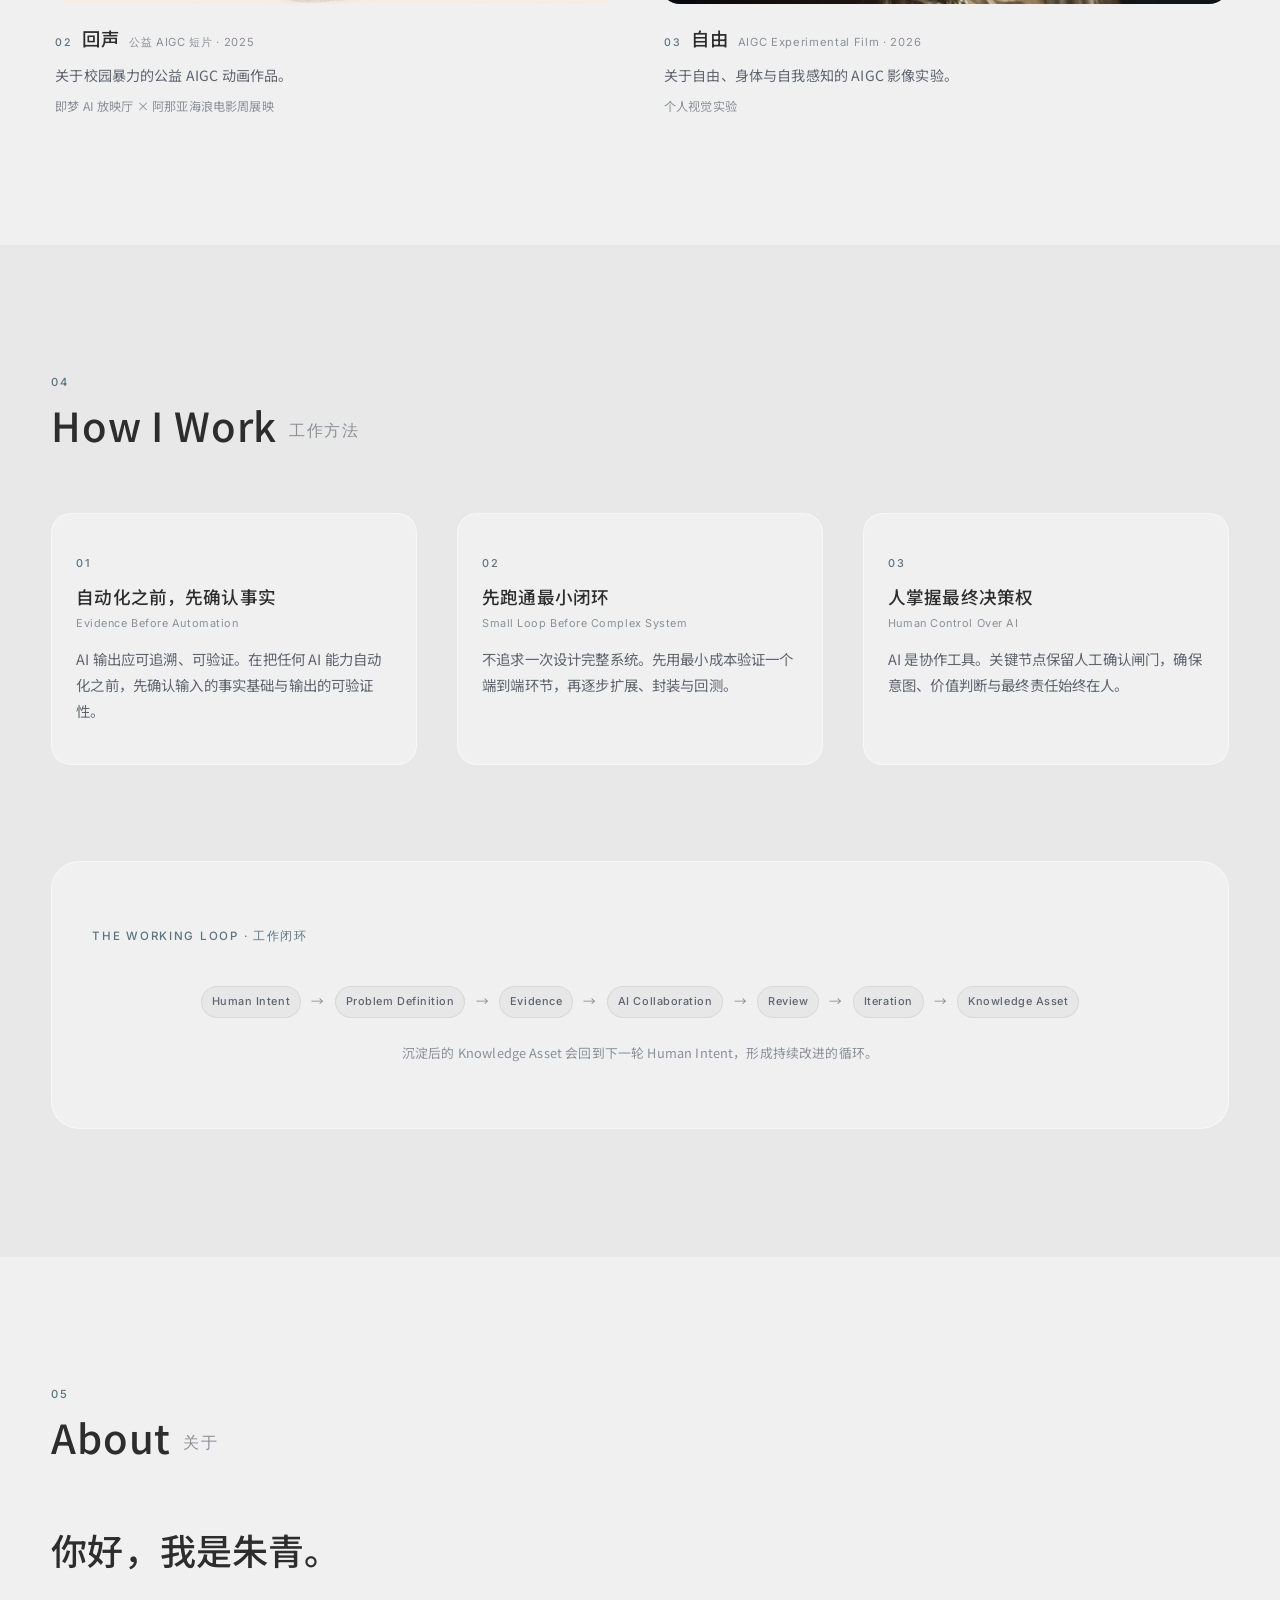
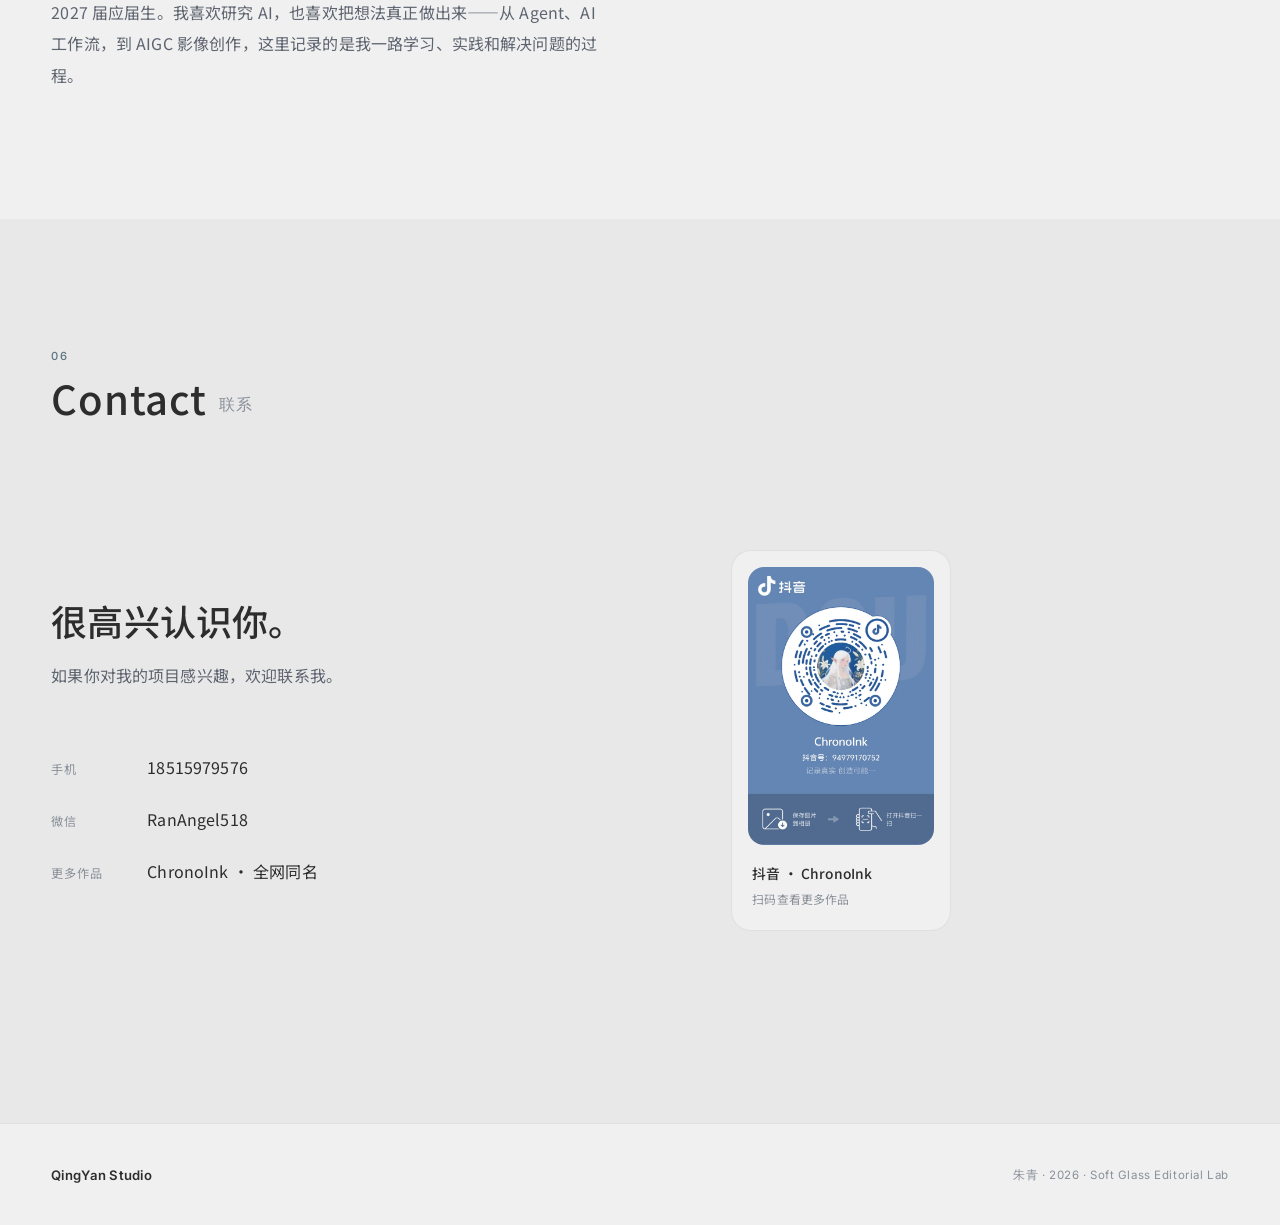
==== commit 74a676a4: "feat(hero): real lake photo + SVG water-mask liquid overlay - Restore real hero-lake.jpg as hero bac" ====
--- a/index.html
+++ b/index.html
@@ -84,24 +84,56 @@
                 <stop offset="0%" stop-color="#66717f" stop-opacity="0.42"/>
                 <stop offset="100%" stop-color="#66717f" stop-opacity="0"/>
               </radialGradient>
-              <!-- 液态折射滤镜：只作用于 hero__scene-flow（光雾 + 山脊），
-                   不作用于任何 HTML 元素（.hero__media / video / div），
-                   避免未来 video 路径被 Safari SVG filter 兼容性牵连。
-                   feTurbulence 参数静态（不逐帧改 baseFrequency/seed），
-                   流动感由 v2-main.js 低频驱动 feDisplacementMap scale。 -->
-              <filter id="hero-liquid" x="-6%" y="-6%" width="112%" height="112%" color-interpolation-filters="sRGB">
-                <feTurbulence type="fractalNoise" baseFrequency="0.012 0.018" numOctaves="1" seed="11" stitchTiles="stitch" result="hero-liquid-noise"/>
-                <feDisplacementMap in="SourceGraphic" in2="hero-liquid-noise" scale="0" xChannelSelector="R" yChannelSelector="G"/>
-              </filter>
             </defs>
             <rect width="1600" height="900" fill="url(#hero-sky)"/>
-            <g class="hero__scene-flow" filter="url(#hero-liquid)">
-              <ellipse class="hero__scene-glow" cx="830" cy="350" rx="620" ry="330" fill="url(#hero-glow)"/>
-              <path class="hero__scene-ridge hero__scene-ridge--far" d="M0,470 C230,420 420,505 700,465 C960,428 1180,520 1600,468 L1600,900 L0,900 Z" fill="url(#hero-far)"/>
-              <path class="hero__scene-ridge hero__scene-ridge--mid" d="M0,610 C310,555 560,650 880,600 C1180,553 1400,650 1600,600 L1600,900 L0,900 Z" fill="url(#hero-mid)"/>
-            </g>
+            <ellipse class="hero__scene-glow" cx="830" cy="350" rx="620" ry="330" fill="url(#hero-glow)"/>
+            <path class="hero__scene-ridge hero__scene-ridge--far" d="M0,470 C230,420 420,505 700,465 C960,428 1180,520 1600,468 L1600,900 L0,900 Z" fill="url(#hero-far)"/>
+            <path class="hero__scene-ridge hero__scene-ridge--mid" d="M0,610 C310,555 560,650 880,600 C1180,553 1400,650 1600,600 L1600,900 L0,900 Z" fill="url(#hero-mid)"/>
           </svg>
           <span class="hero__media-label">HERO_MEDIA_PLACEHOLDER</span>
+        </div>
+
+        <!-- 真实图片液态折射 overlay（REAL_IMAGE_PLUS_FILTERED_SVG_OVERLAY）
+             嵌在 .hero__media 之外但与 .hero__container 同坐标系，
+             通过 .hero__media.is-filled ~ .hero__liquid CSS 选择器同步 Ken Burns。
+             内嵌 SVG 复用同一张 Hero 图片副本 + feTurbulence/feDisplacementMap + water mask；
+             树 / 白布 / 番茄 / 岩石被 mask 屏蔽，几乎不抖动。 -->
+        <div class="hero__liquid" aria-hidden="true">
+          <svg viewBox="0 0 1600 900" preserveAspectRatio="xMidYMid slice" xmlns="http://www.w3.org/2000/svg" focusable="false">
+            <defs>
+              <filter id="hero-water" x="-3%" y="-3%" width="106%" height="106%" color-interpolation-filters="sRGB">
+                <feTurbulence type="fractalNoise" baseFrequency="0.008 0.012" numOctaves="1" seed="7" stitchTiles="stitch" result="water-noise"/>
+                <feDisplacementMap in="SourceGraphic" in2="water-noise" scale="0" xChannelSelector="R" yChannelSelector="G"/>
+              </filter>
+              <filter id="water-mask-blur" x="0" y="0" width="100%" height="100%">
+                <feGaussianBlur stdDeviation="32"/>
+              </filter>
+              <radialGradient id="water-grad" cx="42%" cy="40%" r="55%">
+                <stop offset="0%"  stop-color="#fff" stop-opacity="0.95"/>
+                <stop offset="55%" stop-color="#fff" stop-opacity="0.6"/>
+                <stop offset="100%" stop-color="#000" stop-opacity="1"/>
+              </radialGradient>
+              <radialGradient id="cloth-shield-g" cx="80%" cy="80%" r="65%">
+                <stop offset="0%"  stop-color="#000" stop-opacity="1"/>
+                <stop offset="65%" stop-color="#000" stop-opacity="0.5"/>
+                <stop offset="100%" stop-color="#000" stop-opacity="0"/>
+              </radialGradient>
+              <radialGradient id="tree-shield-g" cx="20%" cy="40%" r="40%">
+                <stop offset="0%"  stop-color="#000" stop-opacity="1"/>
+                <stop offset="60%" stop-color="#000" stop-opacity="0.5"/>
+                <stop offset="100%" stop-color="#000" stop-opacity="0"/>
+              </radialGradient>
+              <mask id="water-mask" maskUnits="userSpaceOnUse" x="0" y="0" width="1600" height="900">
+                <rect width="1600" height="900" fill="black"/>
+                <rect width="1600" height="900" fill="url(#water-grad)" filter="url(#water-mask-blur)"/>
+                <rect width="1600" height="900" fill="url(#cloth-shield-g)" filter="url(#water-mask-blur)"/>
+                <rect width="1600" height="900" fill="url(#tree-shield-g)" filter="url(#water-mask-blur)"/>
+              </mask>
+            </defs>
+            <image href="assets/img/hero-lake.jpg" width="1600" height="900"
+                   filter="url(#hero-water)" mask="url(#water-mask)"
+                   preserveAspectRatio="xMidYMid slice"/>
+          </svg>
         </div>
 
         <!-- 长期电影质感层：独立于 media slot，video 替换时永久保留 -->
--- a/assets/css/v2.css
+++ b/assets/css/v2.css
@@ -531,6 +531,31 @@
   will-change: transform;
 }
 
+/* Real-image water refraction overlay (SVG duplicate + filter + water mask)
+   Architecture: 真实 img 在 .hero__media 内 (z 0 base)；
+                 .hero__liquid 与 .hero__media 同坐标系（.hero__container 兄弟），
+                 通过 .hero__media.is-filled + .hero__liquid 同步 Ken Burns；
+                 liquid 上层是 noise / vignette / overlay / content（z 1+），互不干扰。 */
+.hero__liquid {
+  position: absolute;
+  inset: 0;
+  z-index: 0;
+  pointer-events: none;
+  opacity: 0.26; /* 0.18–0.32 区间内偏低起步 */
+  overflow: hidden;
+  /* 默认无动画；.hero__media 拿到 .is-filled 后才跟随 */
+}
+.hero__liquid > svg {
+  width: 100%;
+  height: 100%;
+  display: block;
+}
+/* 与 .hero__media.is-filled 同步 Ken Burns 慢推（同 keyframes / timing） */
+.hero__media.is-filled + .hero__liquid {
+  animation: heroMediaZoom var(--dur-ambient-slower) ease-in-out infinite alternate;
+  will-change: transform;
+}
+
 /* Cinematic scene: abstract grey mountain ridges + haze + glow */
 .hero__scene {
   position: absolute;
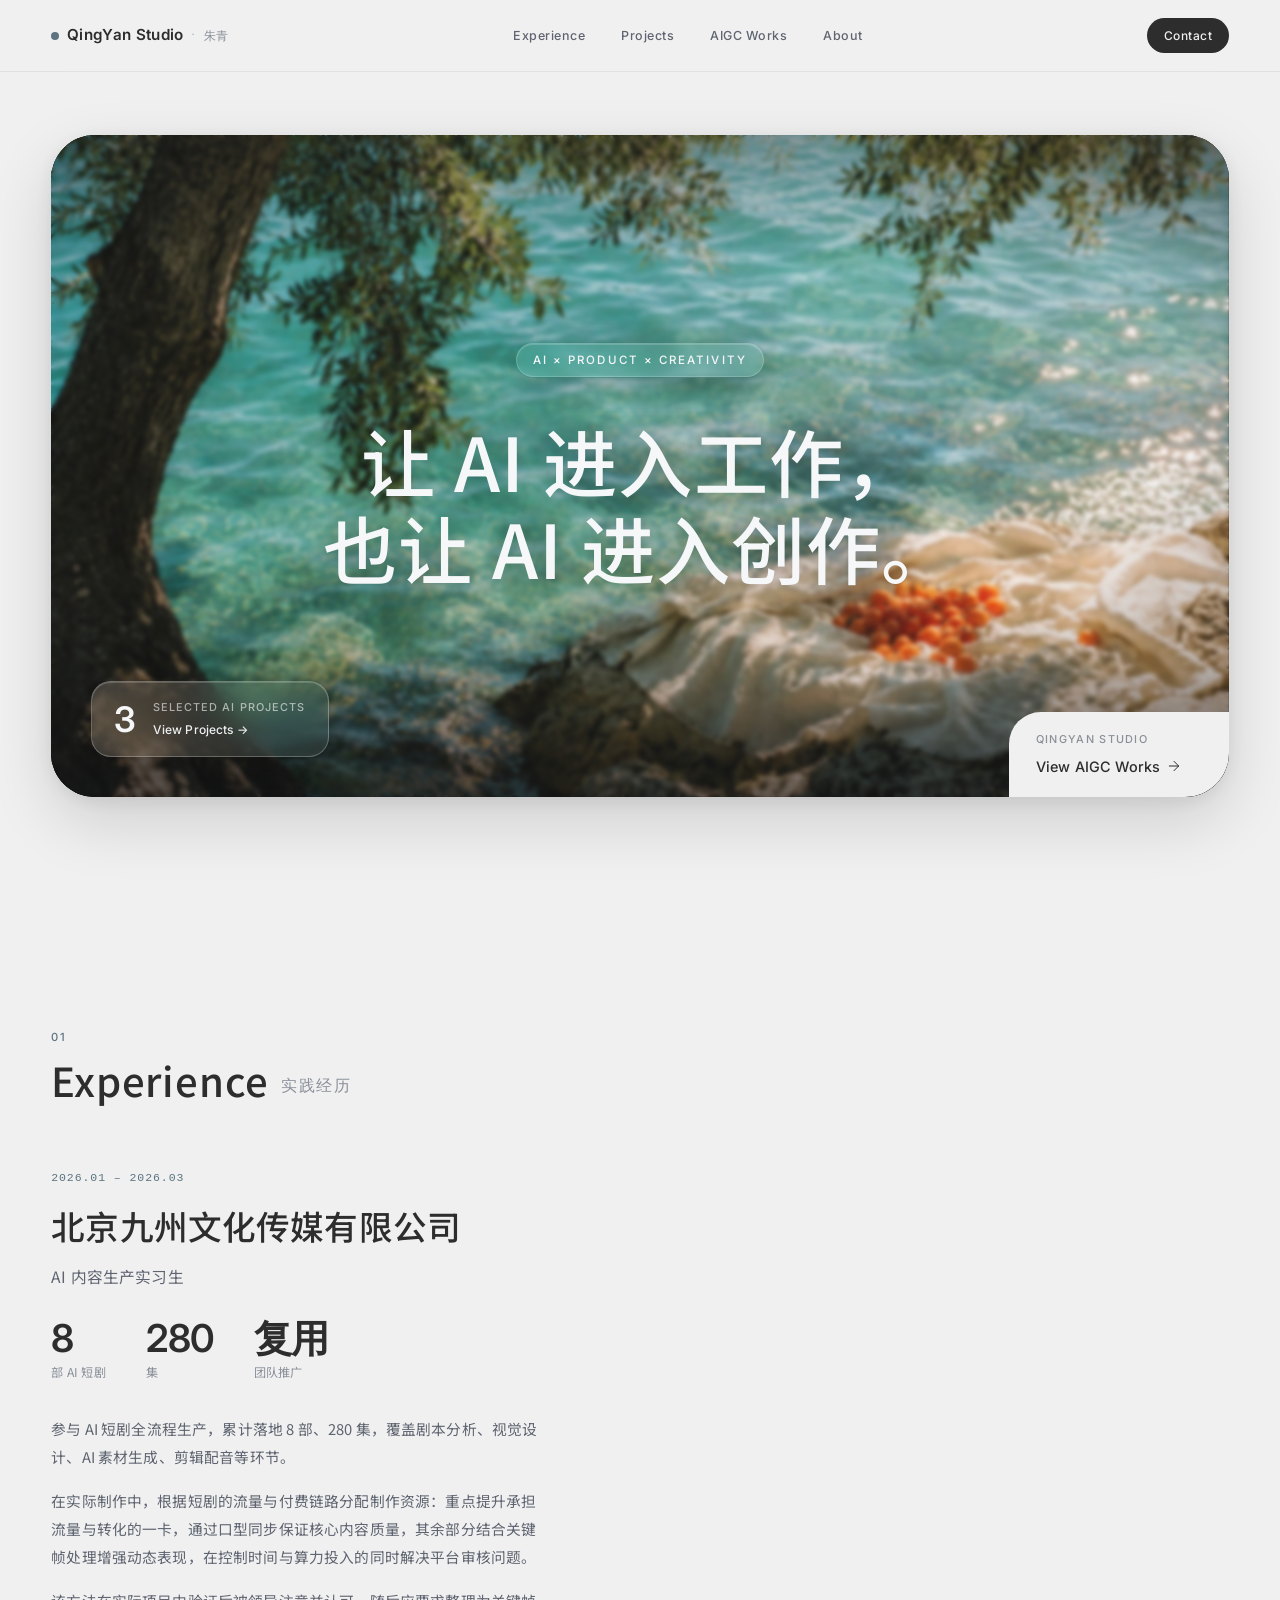
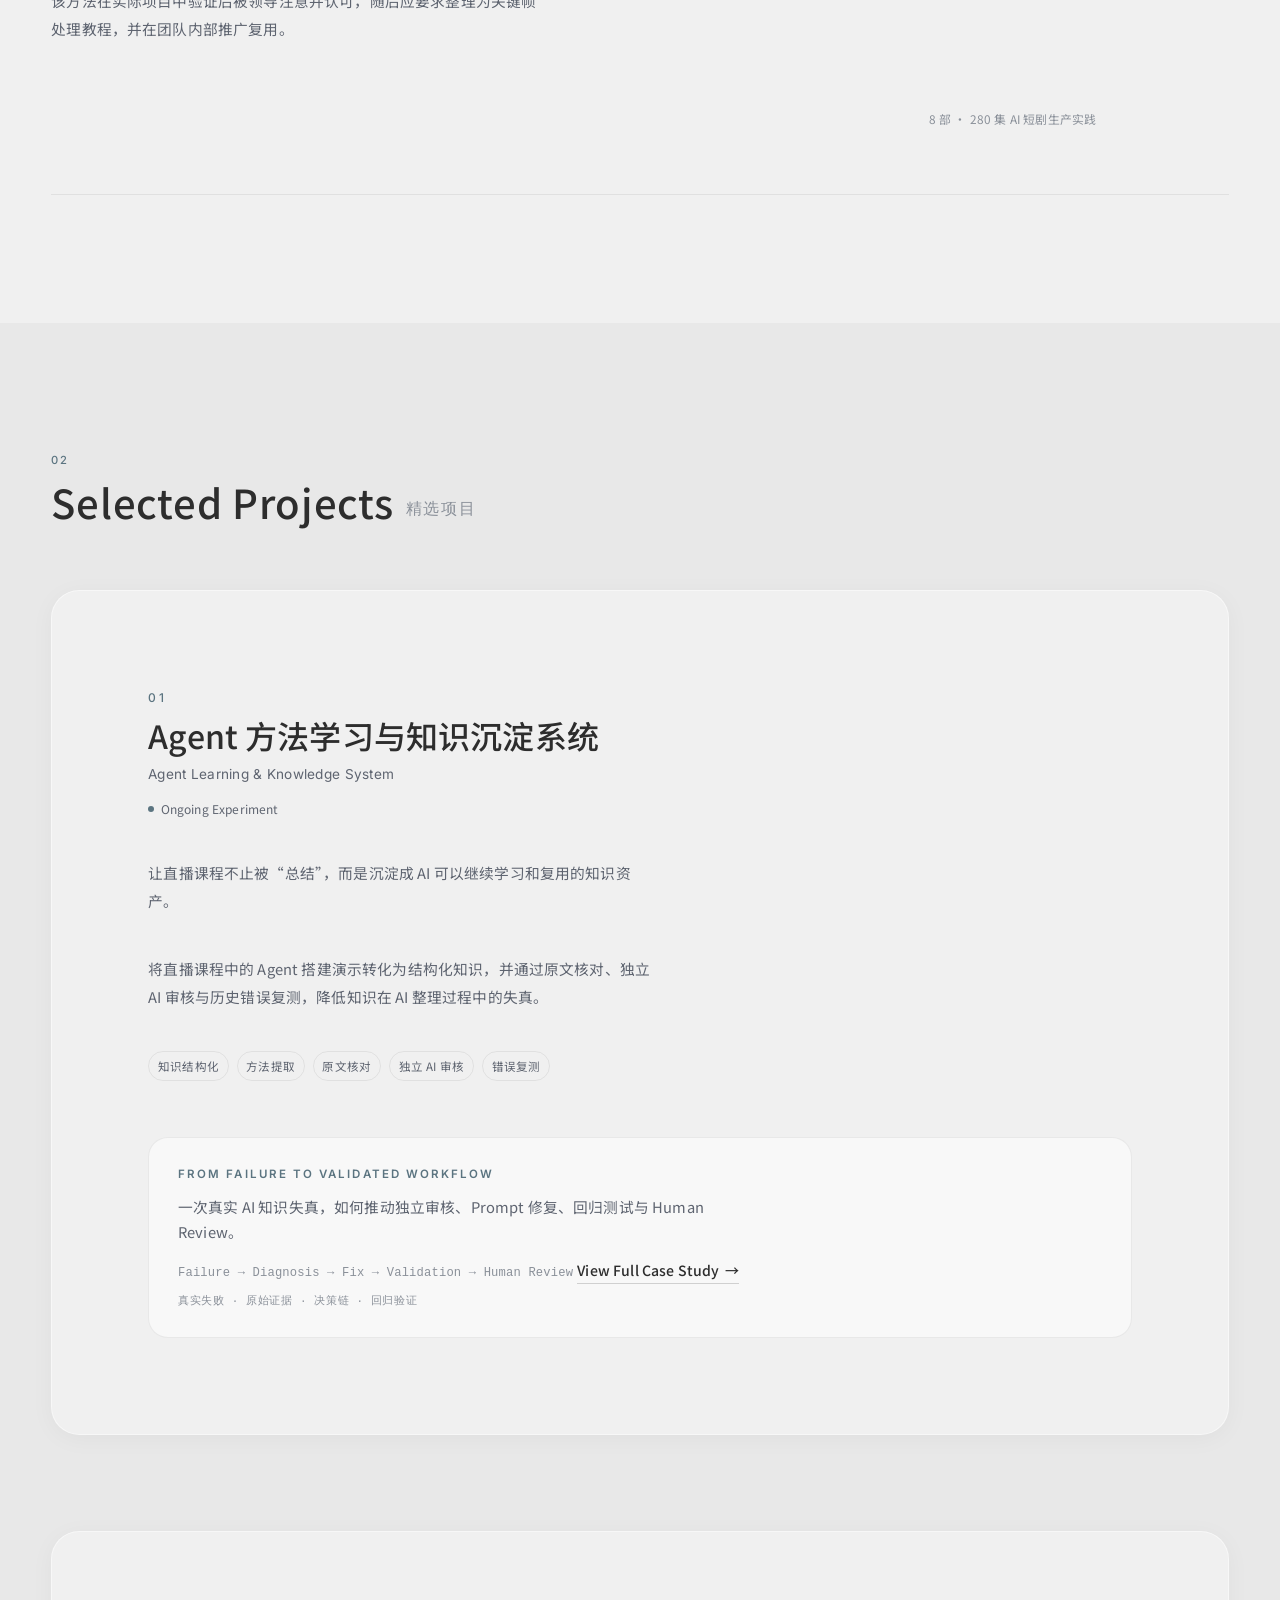
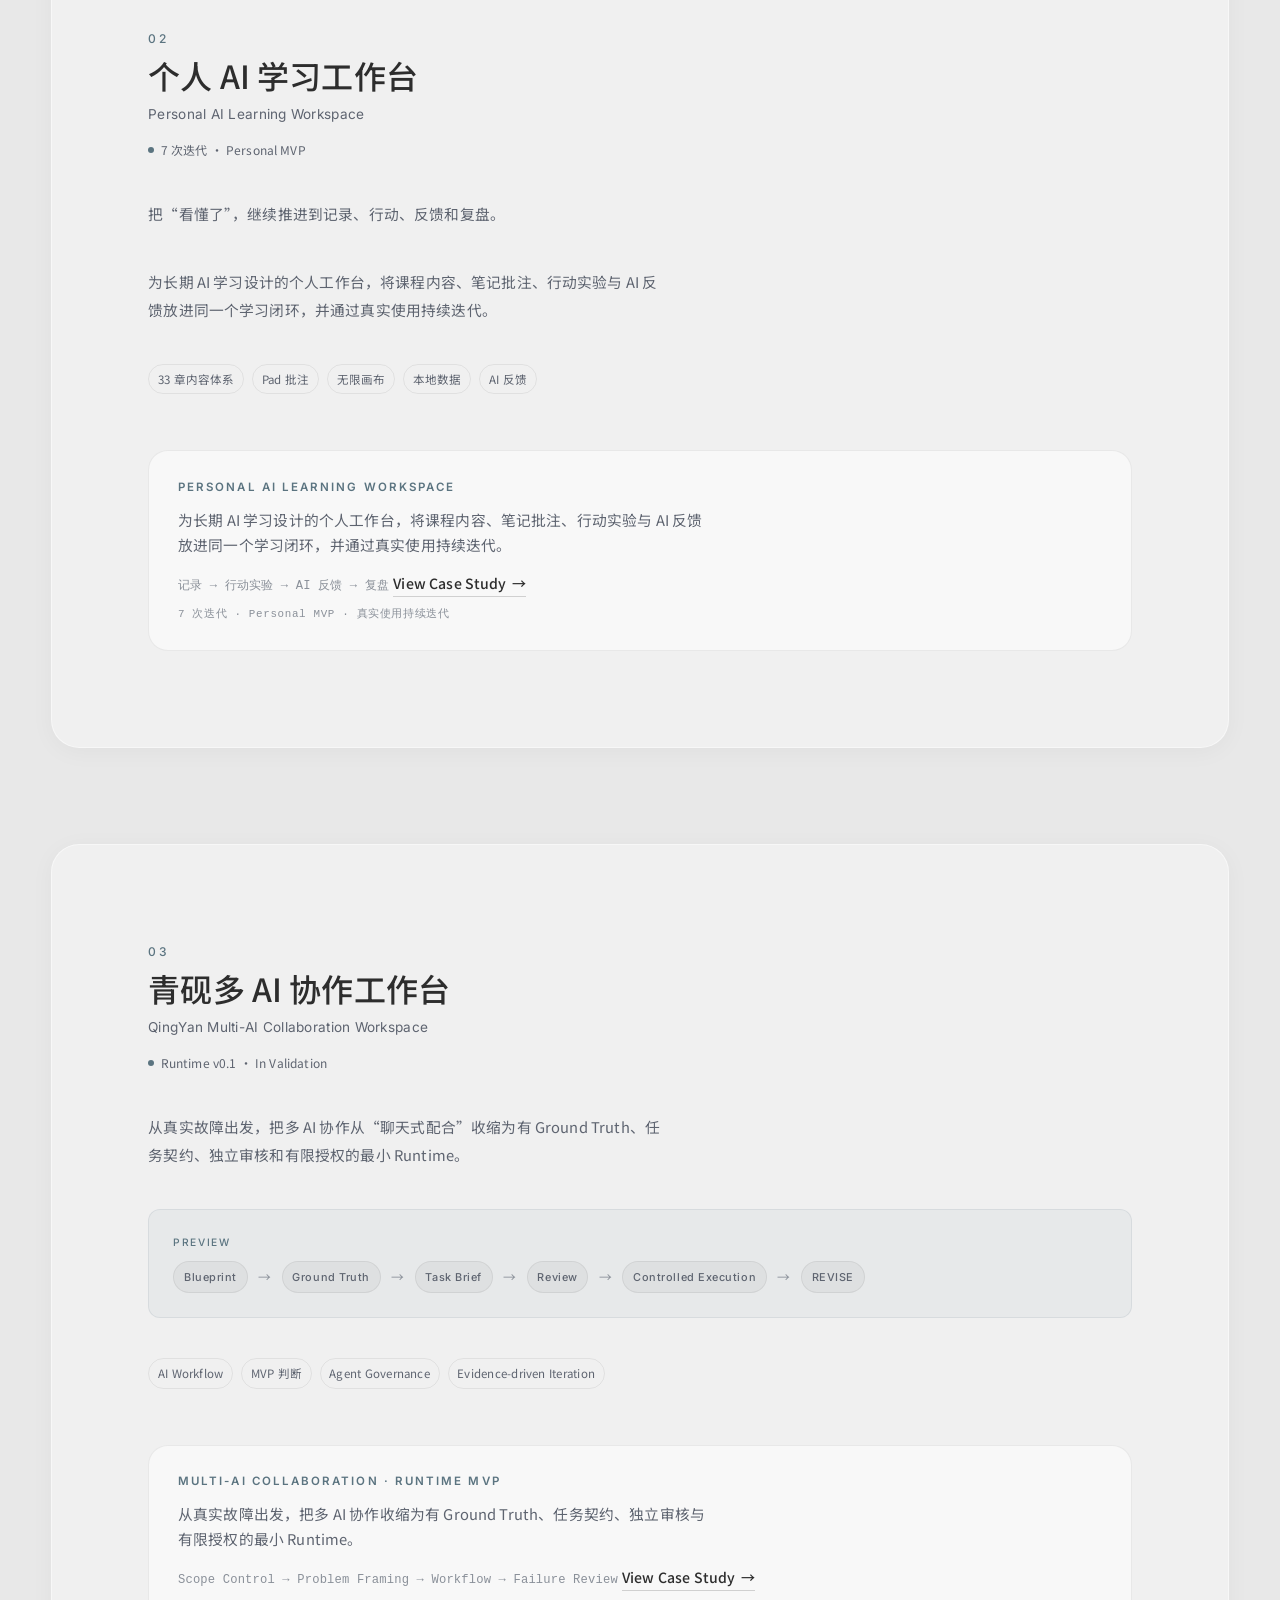
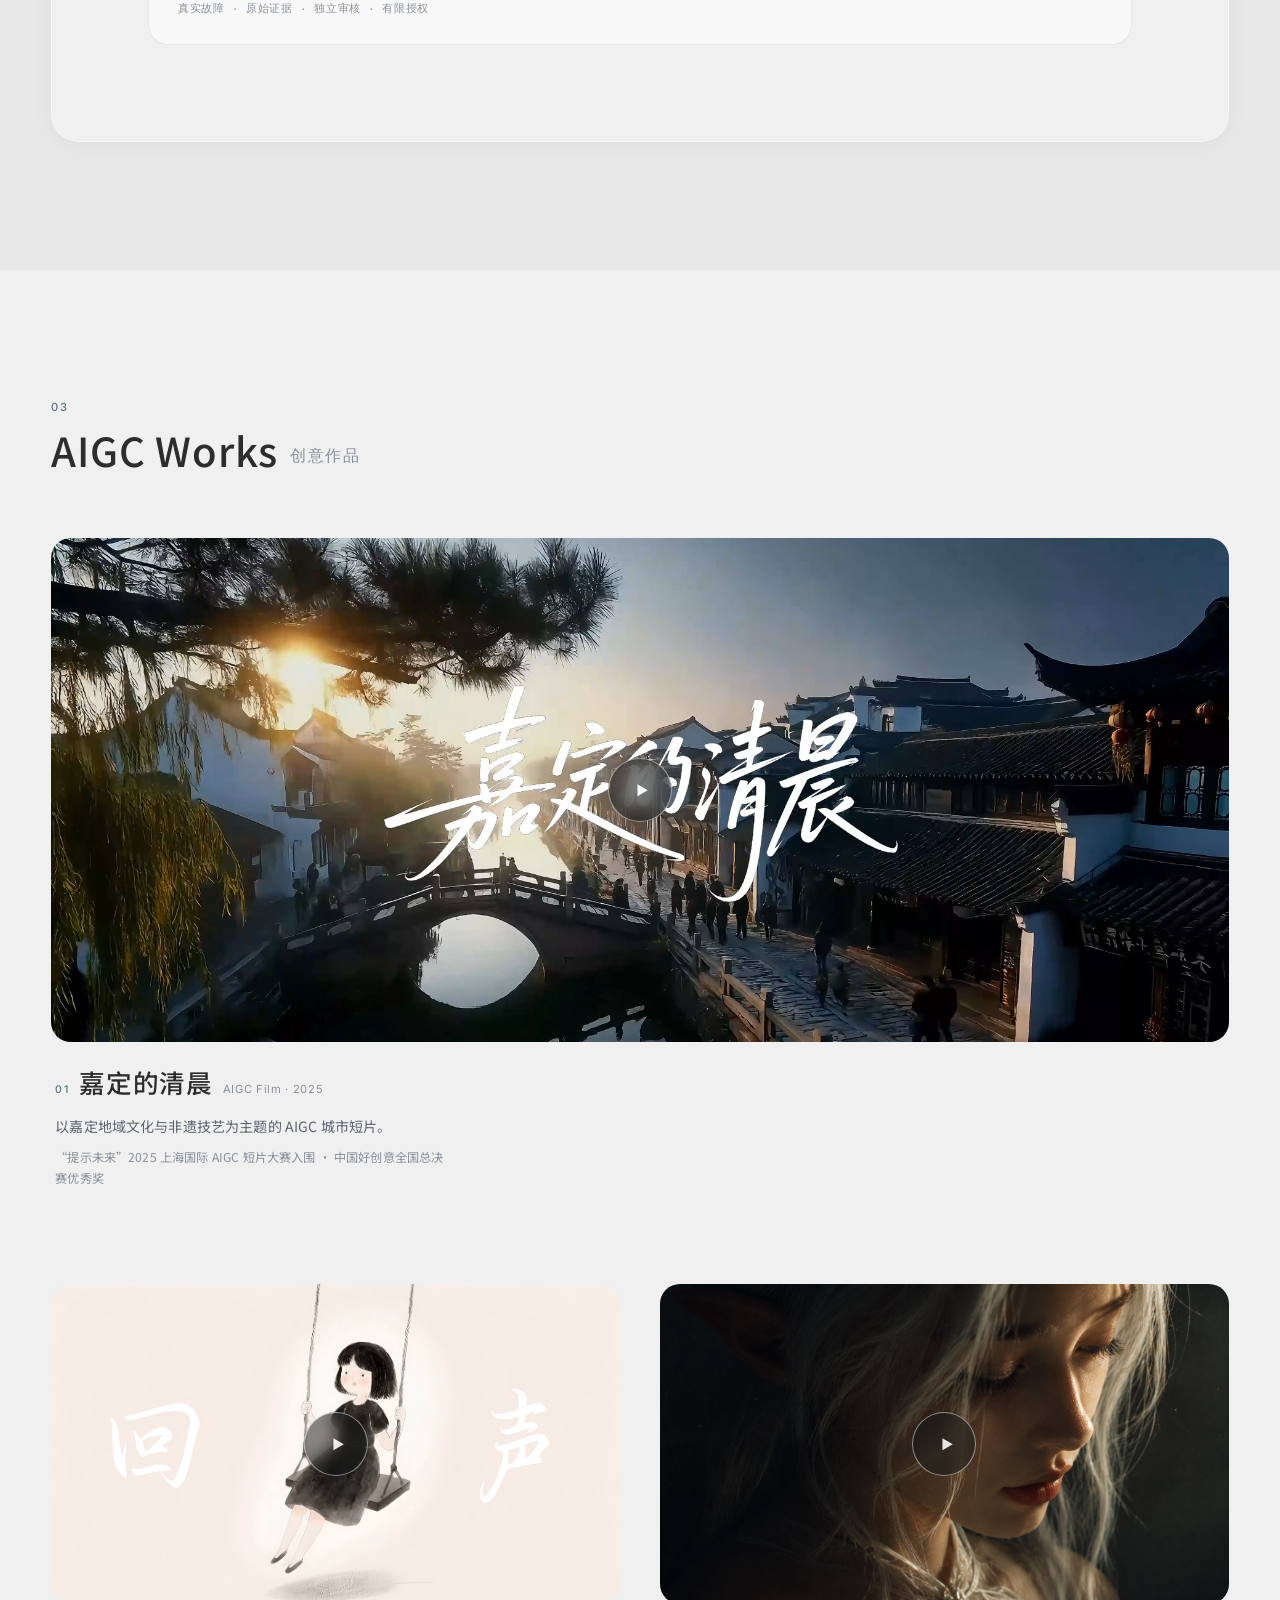
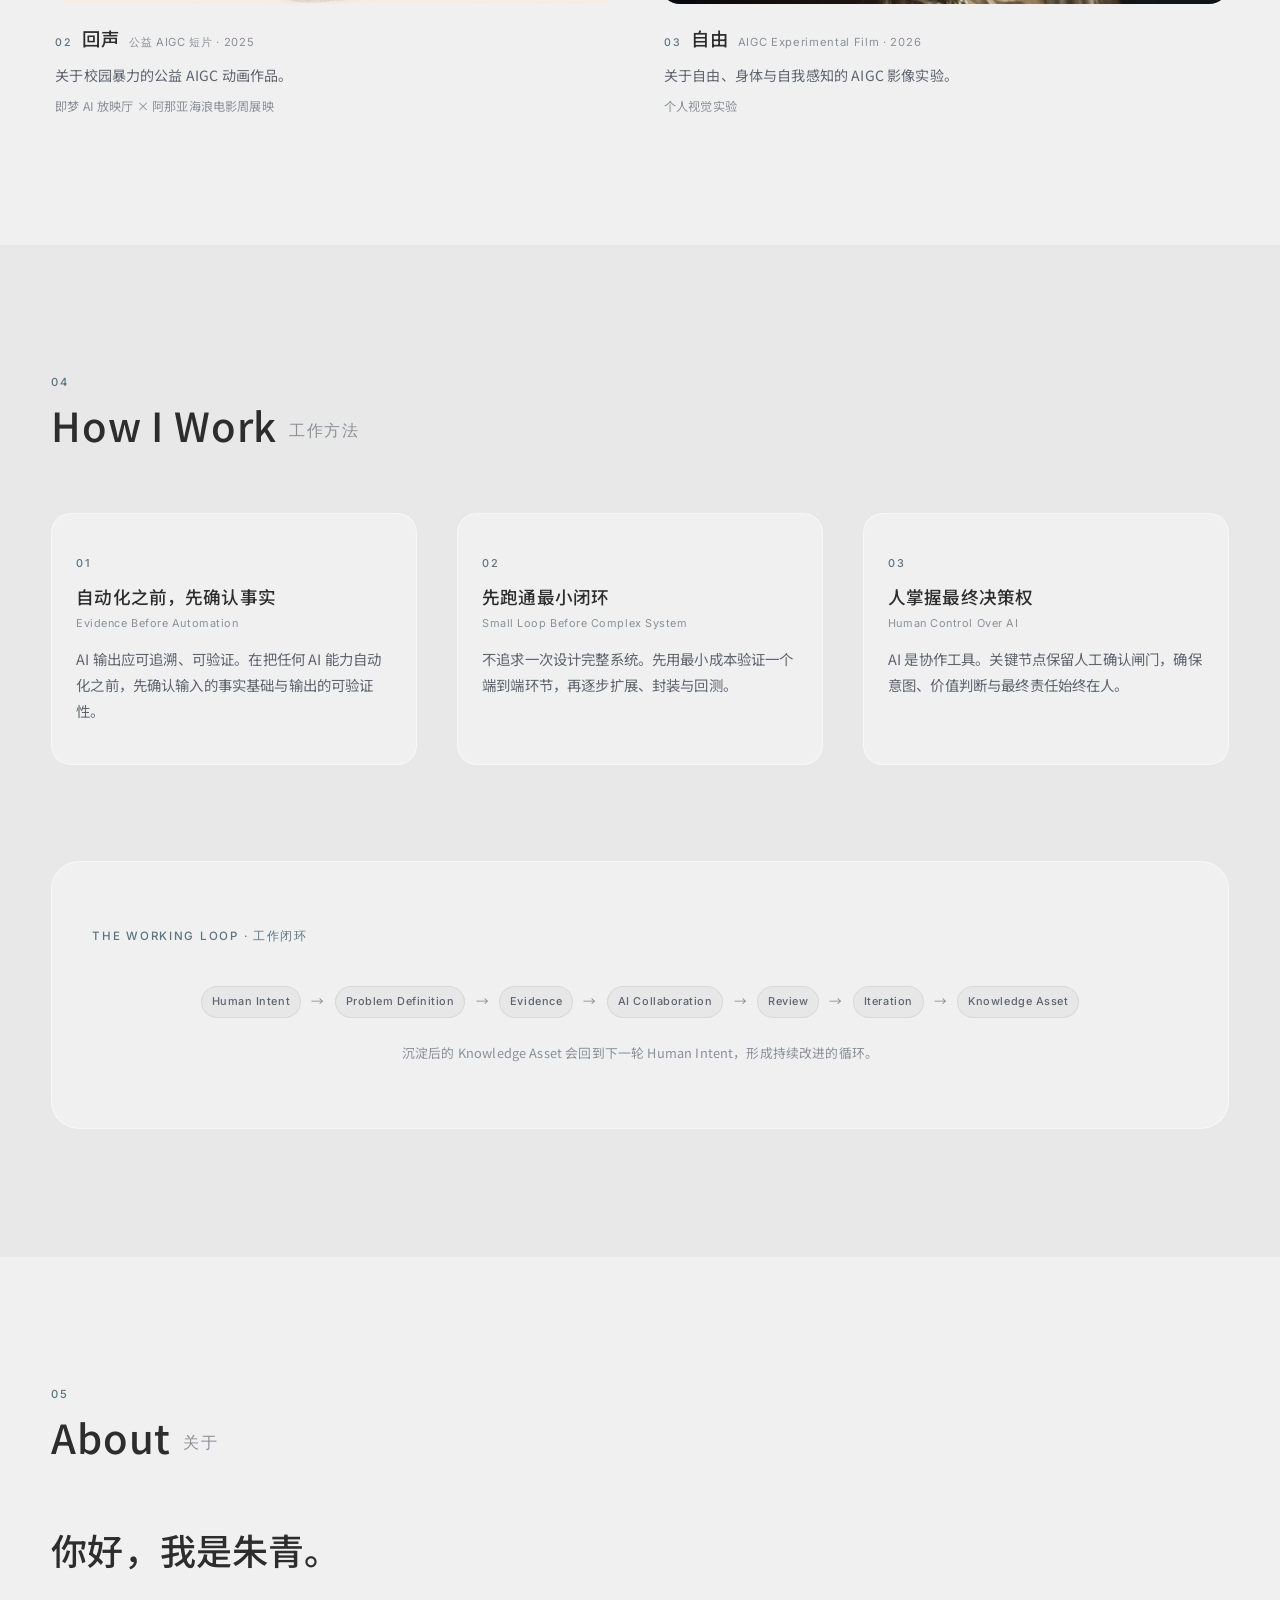
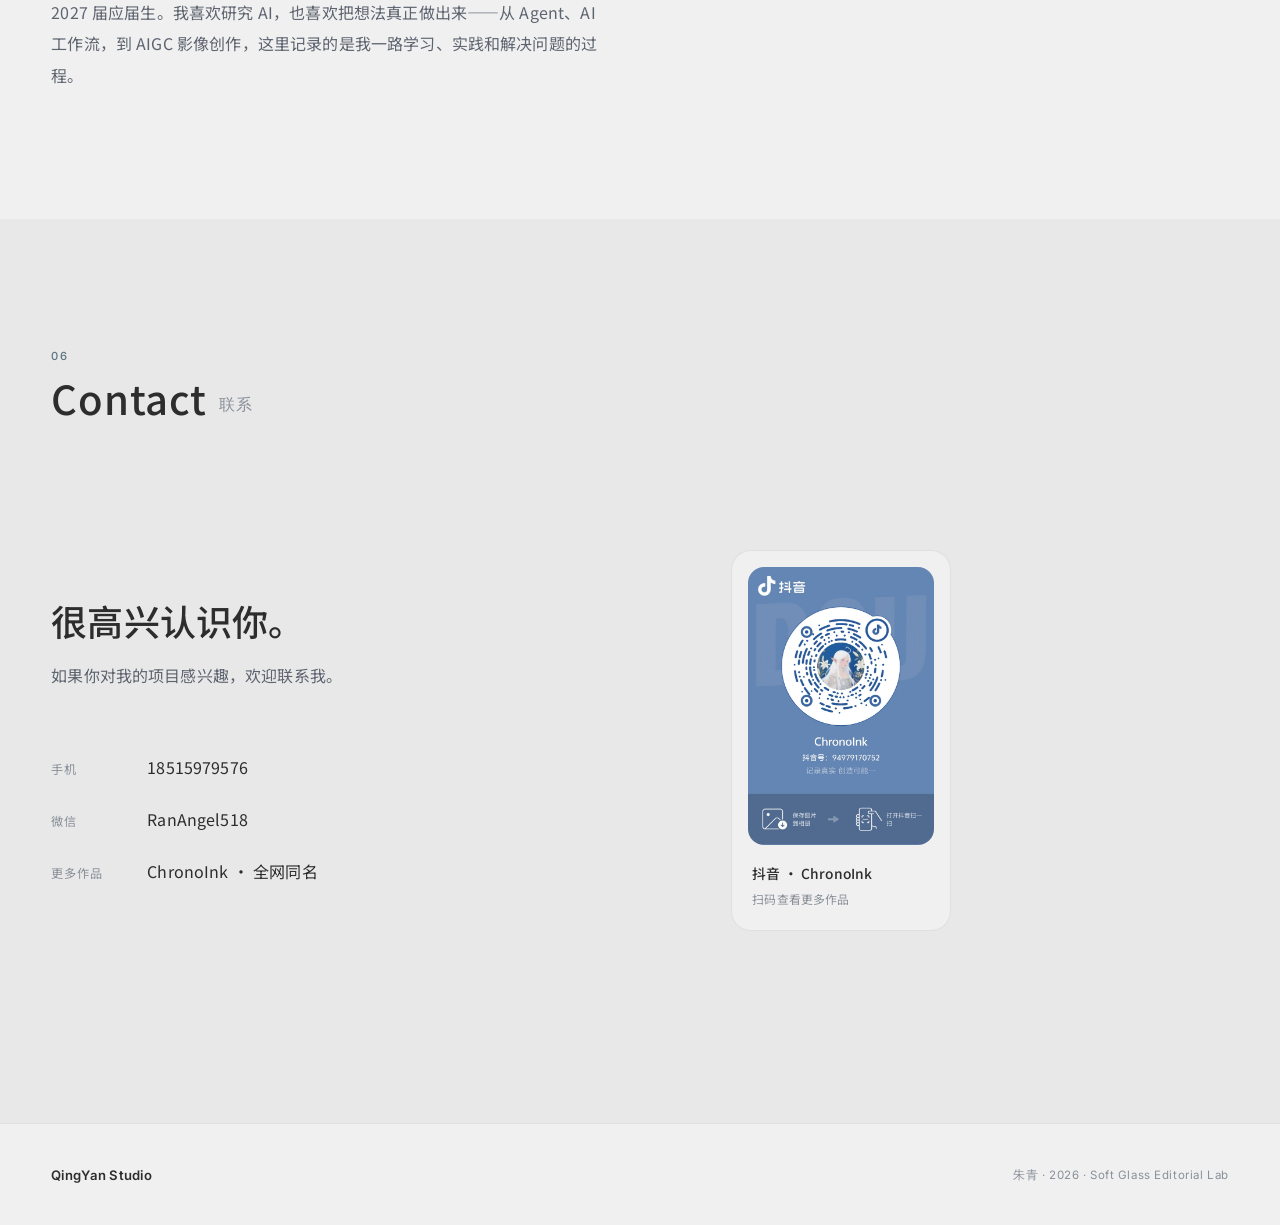
==== commit 28f5b915: "fix: improve hero first paint and defer reveal video" ====
--- a/index.html
+++ b/index.html
@@ -11,6 +11,7 @@
   <link rel="preconnect" href="https://fonts.gstatic.com" crossorigin>
   <link href="https://fonts.googleapis.com/css2?family=Inter:wght@300;400;500;600&family=Noto+Sans+SC:wght@300;400;500;700&display=swap" rel="stylesheet">
 
+  <link rel="preload" as="image" href="assets/img/hero-lake.jpg" fetchpriority="high">
   <link rel="stylesheet" href="assets/css/v2.css">
 </head>
 <body>
@@ -54,86 +55,15 @@
     <!-- ================================================================
          HERO — Soft Glass Editorial Lab
          LOCKED: 让 AI 进入工作，也让 AI 进入创作。
-         Media Slot: hero-background (HERO_MEDIA_PLACEHOLDER)
+         Media Slot: hero-background (STATIC_POSTER_FIRST)
          ================================================================ -->
     <section class="hero" id="hero">
       <div class="hero__container">
 
-        <!-- MEDIA SLOT: hero-background — HERO_MEDIA_PLACEHOLDER
-             替换方式: 修改 site-data.js 中 media["hero-background"]
-             当前为 cinematic placeholder scene（灰阶山脊 + 光雾 + 噪点 + 缓慢漂移）
-             注意: noise / vignette 是 hero__container 的独立长期层，
-             替换 video 时不会被清空，电影质感层始终保留。 -->
+        <!-- MEDIA SLOT: hero-background — 静态 poster 是首屏与 JS/video failure fallback；
+             主视频由 v2-main.js 渐进增强，noise / vignette 长期层始终保留。 -->
         <div class="hero__media" data-slot-id="hero-background">
-          <svg class="hero__scene" viewBox="0 0 1600 900" preserveAspectRatio="xMidYMid slice" aria-hidden="true">
-            <defs>
-              <linearGradient id="hero-sky" x1="0" y1="0" x2="0" y2="1">
-                <stop offset="0%" stop-color="#21252b"/>
-                <stop offset="52%" stop-color="#15171b"/>
-                <stop offset="100%" stop-color="#0b0c0e"/>
-              </linearGradient>
-              <linearGradient id="hero-far" x1="0" y1="0" x2="0" y2="1">
-                <stop offset="0%" stop-color="#2c313a"/>
-                <stop offset="100%" stop-color="#191c21"/>
-              </linearGradient>
-              <linearGradient id="hero-mid" x1="0" y1="0" x2="0" y2="1">
-                <stop offset="0%" stop-color="#38404b"/>
-                <stop offset="100%" stop-color="#1e2126"/>
-              </linearGradient>
-              <radialGradient id="hero-glow" cx="0.5" cy="0.5" r="0.5">
-                <stop offset="0%" stop-color="#66717f" stop-opacity="0.42"/>
-                <stop offset="100%" stop-color="#66717f" stop-opacity="0"/>
-              </radialGradient>
-            </defs>
-            <rect width="1600" height="900" fill="url(#hero-sky)"/>
-            <ellipse class="hero__scene-glow" cx="830" cy="350" rx="620" ry="330" fill="url(#hero-glow)"/>
-            <path class="hero__scene-ridge hero__scene-ridge--far" d="M0,470 C230,420 420,505 700,465 C960,428 1180,520 1600,468 L1600,900 L0,900 Z" fill="url(#hero-far)"/>
-            <path class="hero__scene-ridge hero__scene-ridge--mid" d="M0,610 C310,555 560,650 880,600 C1180,553 1400,650 1600,600 L1600,900 L0,900 Z" fill="url(#hero-mid)"/>
-          </svg>
-          <span class="hero__media-label">HERO_MEDIA_PLACEHOLDER</span>
-        </div>
-
-        <!-- 真实图片液态折射 overlay（REAL_IMAGE_PLUS_FILTERED_SVG_OVERLAY）
-             嵌在 .hero__media 之外但与 .hero__container 同坐标系，
-             通过 .hero__media.is-filled ~ .hero__liquid CSS 选择器同步 Ken Burns。
-             内嵌 SVG 复用同一张 Hero 图片副本 + feTurbulence/feDisplacementMap + water mask；
-             树 / 白布 / 番茄 / 岩石被 mask 屏蔽，几乎不抖动。 -->
-        <div class="hero__liquid" aria-hidden="true">
-          <svg viewBox="0 0 1600 900" preserveAspectRatio="xMidYMid slice" xmlns="http://www.w3.org/2000/svg" focusable="false">
-            <defs>
-              <filter id="hero-water" x="-3%" y="-3%" width="106%" height="106%" color-interpolation-filters="sRGB">
-                <feTurbulence type="fractalNoise" baseFrequency="0.008 0.012" numOctaves="1" seed="7" stitchTiles="stitch" result="water-noise"/>
-                <feDisplacementMap in="SourceGraphic" in2="water-noise" scale="0" xChannelSelector="R" yChannelSelector="G"/>
-              </filter>
-              <filter id="water-mask-blur" x="0" y="0" width="100%" height="100%">
-                <feGaussianBlur stdDeviation="32"/>
-              </filter>
-              <radialGradient id="water-grad" cx="42%" cy="40%" r="55%">
-                <stop offset="0%"  stop-color="#fff" stop-opacity="0.95"/>
-                <stop offset="55%" stop-color="#fff" stop-opacity="0.6"/>
-                <stop offset="100%" stop-color="#000" stop-opacity="1"/>
-              </radialGradient>
-              <radialGradient id="cloth-shield-g" cx="80%" cy="80%" r="65%">
-                <stop offset="0%"  stop-color="#000" stop-opacity="1"/>
-                <stop offset="65%" stop-color="#000" stop-opacity="0.5"/>
-                <stop offset="100%" stop-color="#000" stop-opacity="0"/>
-              </radialGradient>
-              <radialGradient id="tree-shield-g" cx="20%" cy="40%" r="40%">
-                <stop offset="0%"  stop-color="#000" stop-opacity="1"/>
-                <stop offset="60%" stop-color="#000" stop-opacity="0.5"/>
-                <stop offset="100%" stop-color="#000" stop-opacity="0"/>
-              </radialGradient>
-              <mask id="water-mask" maskUnits="userSpaceOnUse" x="0" y="0" width="1600" height="900">
-                <rect width="1600" height="900" fill="black"/>
-                <rect width="1600" height="900" fill="url(#water-grad)" filter="url(#water-mask-blur)"/>
-                <rect width="1600" height="900" fill="url(#cloth-shield-g)" filter="url(#water-mask-blur)"/>
-                <rect width="1600" height="900" fill="url(#tree-shield-g)" filter="url(#water-mask-blur)"/>
-              </mask>
-            </defs>
-            <image href="assets/img/hero-lake.jpg" width="1600" height="900"
-                   filter="url(#hero-water)" mask="url(#water-mask)"
-                   preserveAspectRatio="xMidYMid slice"/>
-          </svg>
+          <img class="hero__poster" src="assets/img/hero-lake.jpg" alt="" fetchpriority="high" decoding="async">
         </div>
 
         <!-- 长期电影质感层：独立于 media slot，video 替换时永久保留 -->
--- a/assets/css/v2.css
+++ b/assets/css/v2.css
@@ -519,41 +519,56 @@
 
 .hero__media video,
 .hero__media img {
+  position: absolute;
+  inset: 0;
+  display: block;
   width: 100%;
   height: 100%;
   object-fit: cover;
   object-position: var(--hero-media-pos);
 }
 
+.hero__poster {
+  z-index: 0;
+}
+
+.hero__media .hero__video {
+  z-index: 1;
+  opacity: 0;
+  transition: opacity 320ms ease;
+}
+
+.hero__media .hero__video.is-ready {
+  opacity: 1;
+}
+
 /* 真实媒体极慢呼吸缩放（Motion Stage 1 校准：1 → 1.025，20s，几乎无感但不死图） */
 .hero__media.is-filled {
   animation: heroMediaZoom var(--dur-ambient-slower) ease-in-out infinite alternate;
   will-change: transform;
 }
 
-/* Real-image water refraction overlay (SVG duplicate + filter + water mask)
-   Architecture: 真实 img 在 .hero__media 内 (z 0 base)；
-                 .hero__liquid 与 .hero__media 同坐标系（.hero__container 兄弟），
-                 通过 .hero__media.is-filled + .hero__liquid 同步 Ken Burns；
-                 liquid 上层是 noise / vignette / overlay / content（z 1+），互不干扰。 */
-.hero__liquid {
+/* --- HERO DUAL-VIDEO CURSOR REVEAL — 夕阳 reveal 层（已验收模块） ---
+   由 v2-main.js 在 desktop（fine pointer / ≥1024px / 非 reduced-motion）注入；
+   与主层白天视频同处 .hero__media → object-fit / object-position / Ken Burns
+   完全一致，对齐天然保持。soft radial mask 由 JS 每帧写入。
+   Mobile / touch / reduced-motion：JS 不注入 + CSS 兜底 display:none。 */
+.hero__media .hero__reveal {
   position: absolute;
   inset: 0;
-  z-index: 0;
-  pointer-events: none;
-  opacity: 0.26; /* 0.18–0.32 区间内偏低起步 */
-  overflow: hidden;
-  /* 默认无动画；.hero__media 拿到 .is-filled 后才跟随 */
-}
-.hero__liquid > svg {
+  z-index: 2;
   width: 100%;
   height: 100%;
-  display: block;
-}
-/* 与 .hero__media.is-filled 同步 Ken Burns 慢推（同 keyframes / timing） */
-.hero__media.is-filled + .hero__liquid {
-  animation: heroMediaZoom var(--dur-ambient-slower) ease-in-out infinite alternate;
-  will-change: transform;
+  object-fit: cover;
+  object-position: var(--hero-media-pos);
+  opacity: 0;
+  pointer-events: none;
+  will-change: opacity, -webkit-mask-image, mask-image;
+  -webkit-mask-image: radial-gradient(circle at 50% 50%, #000 0px, transparent 0px);
+          mask-image: radial-gradient(circle at 50% 50%, #000 0px, transparent 0px);
+}
+@media (pointer: coarse), (max-width: 1023px), (prefers-reduced-motion: reduce) {
+  .hero__media .hero__reveal { display: none; }
 }
 
 /* Cinematic scene: abstract grey mountain ridges + haze + glow */
